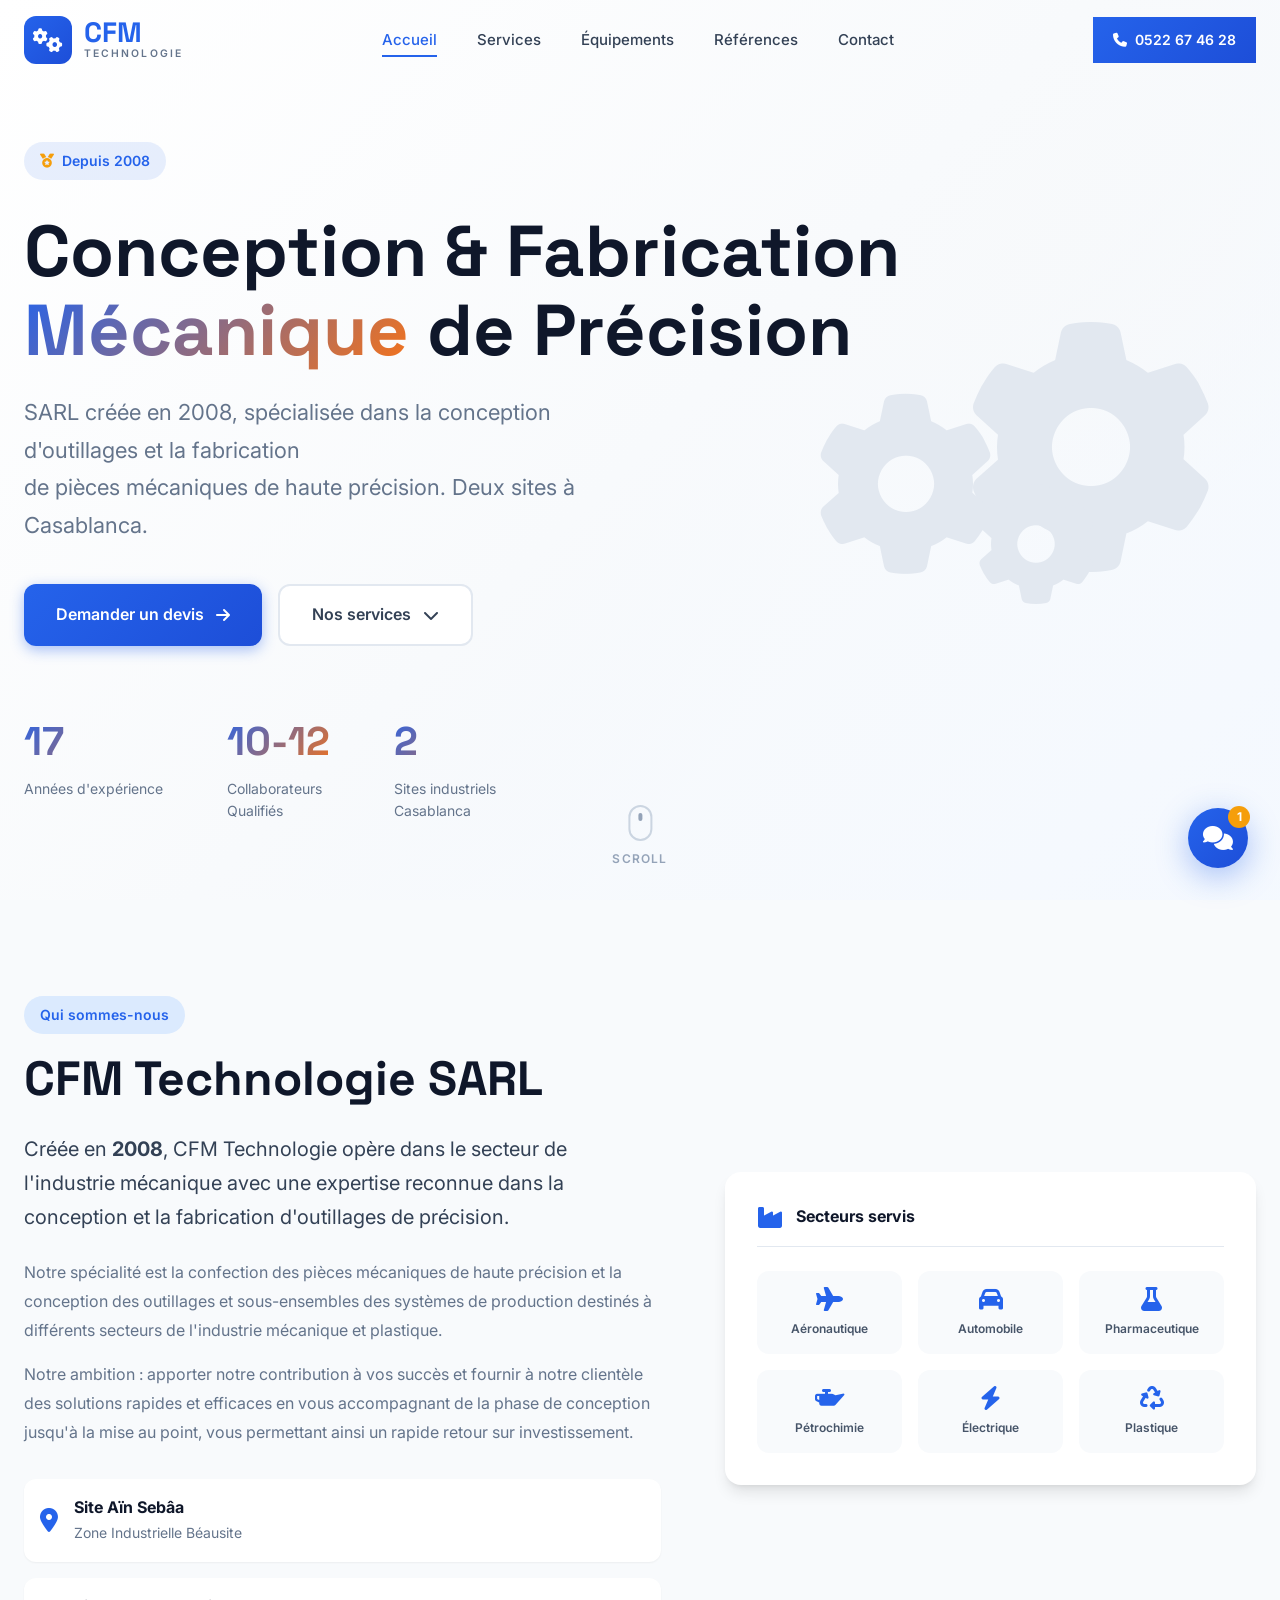
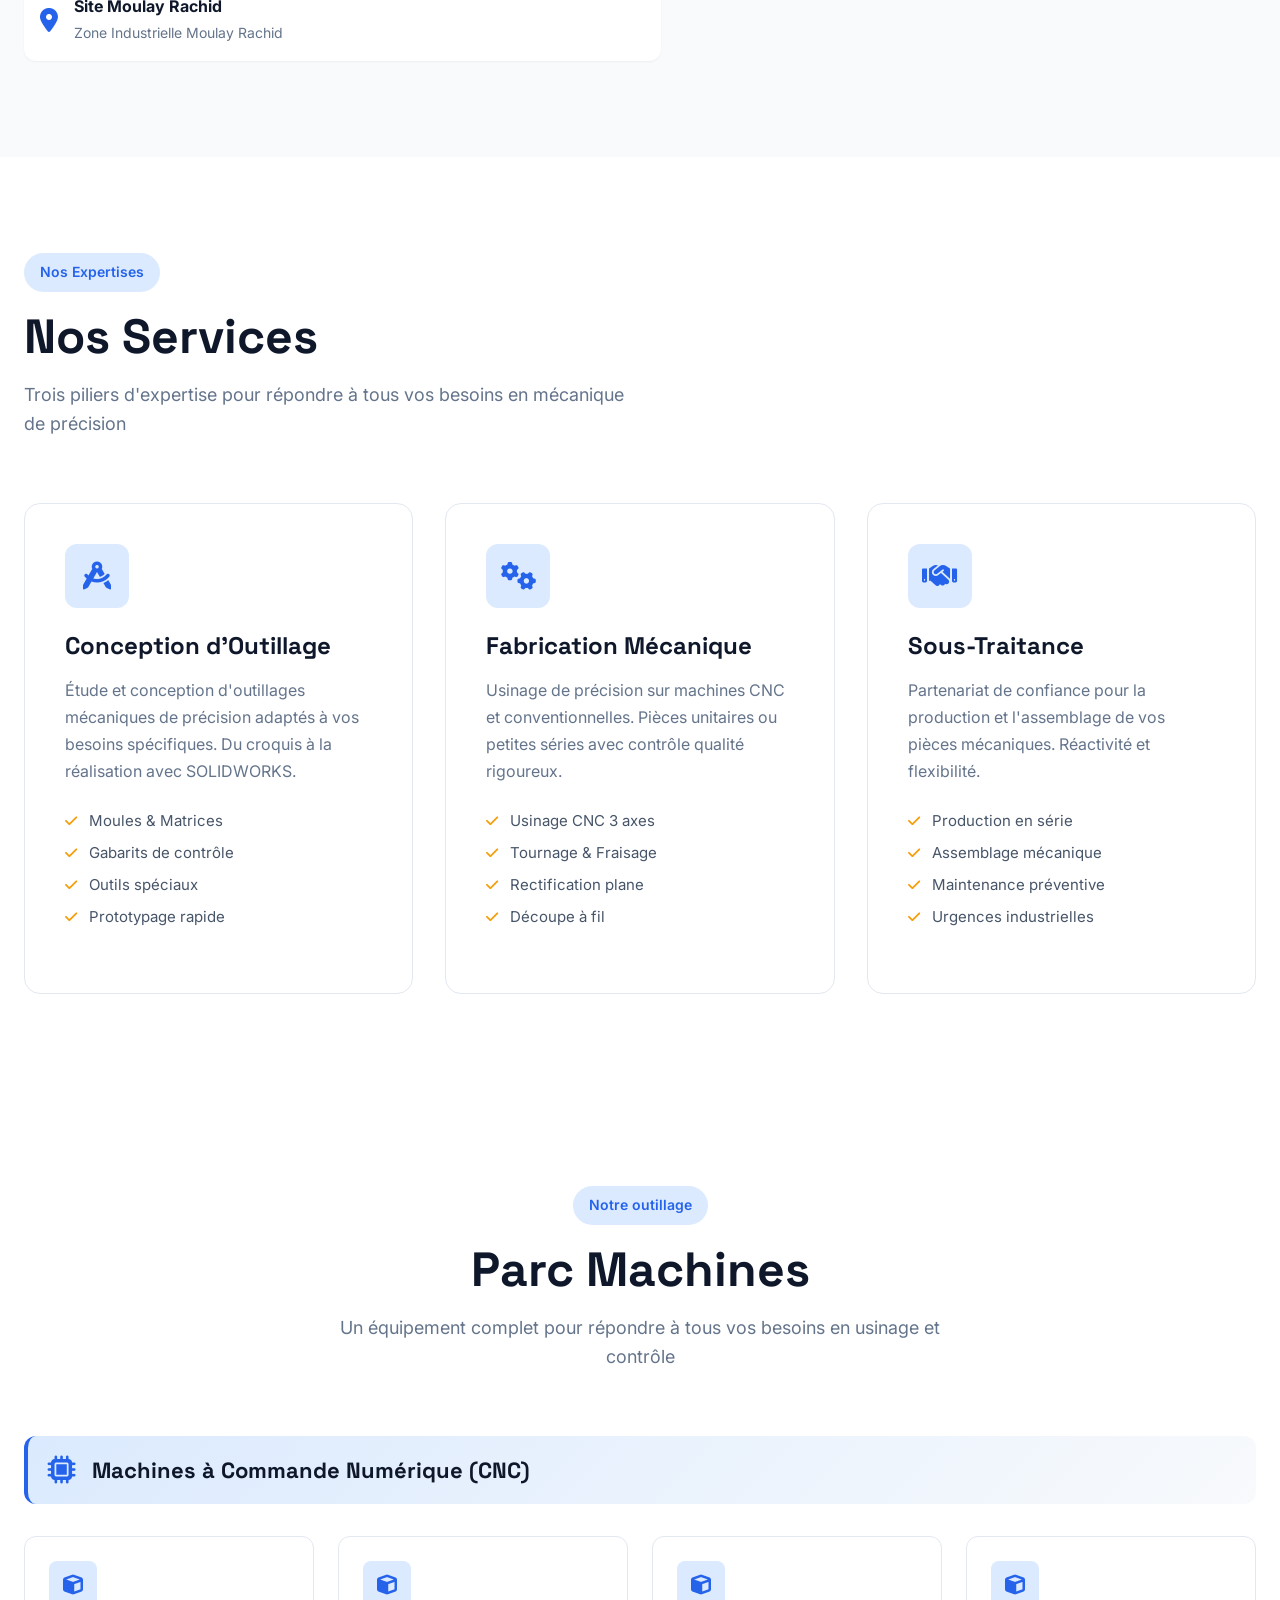
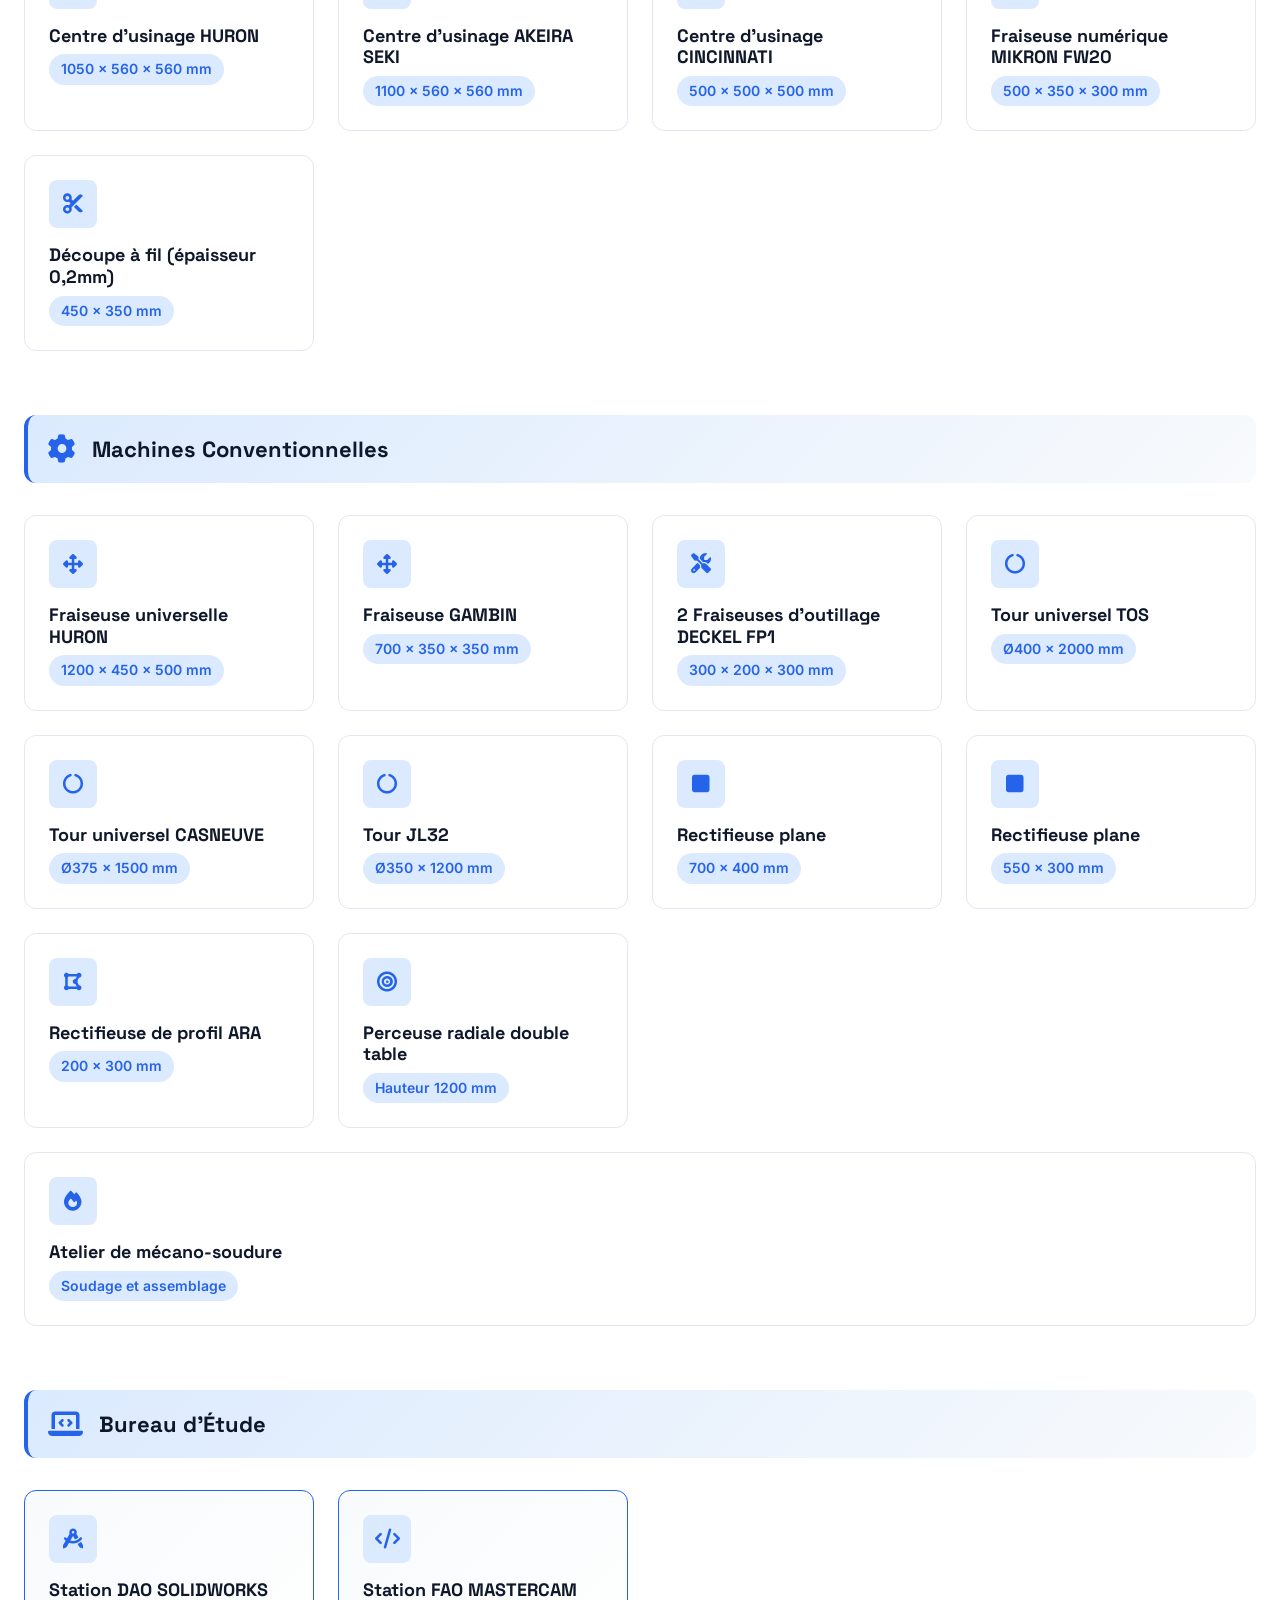
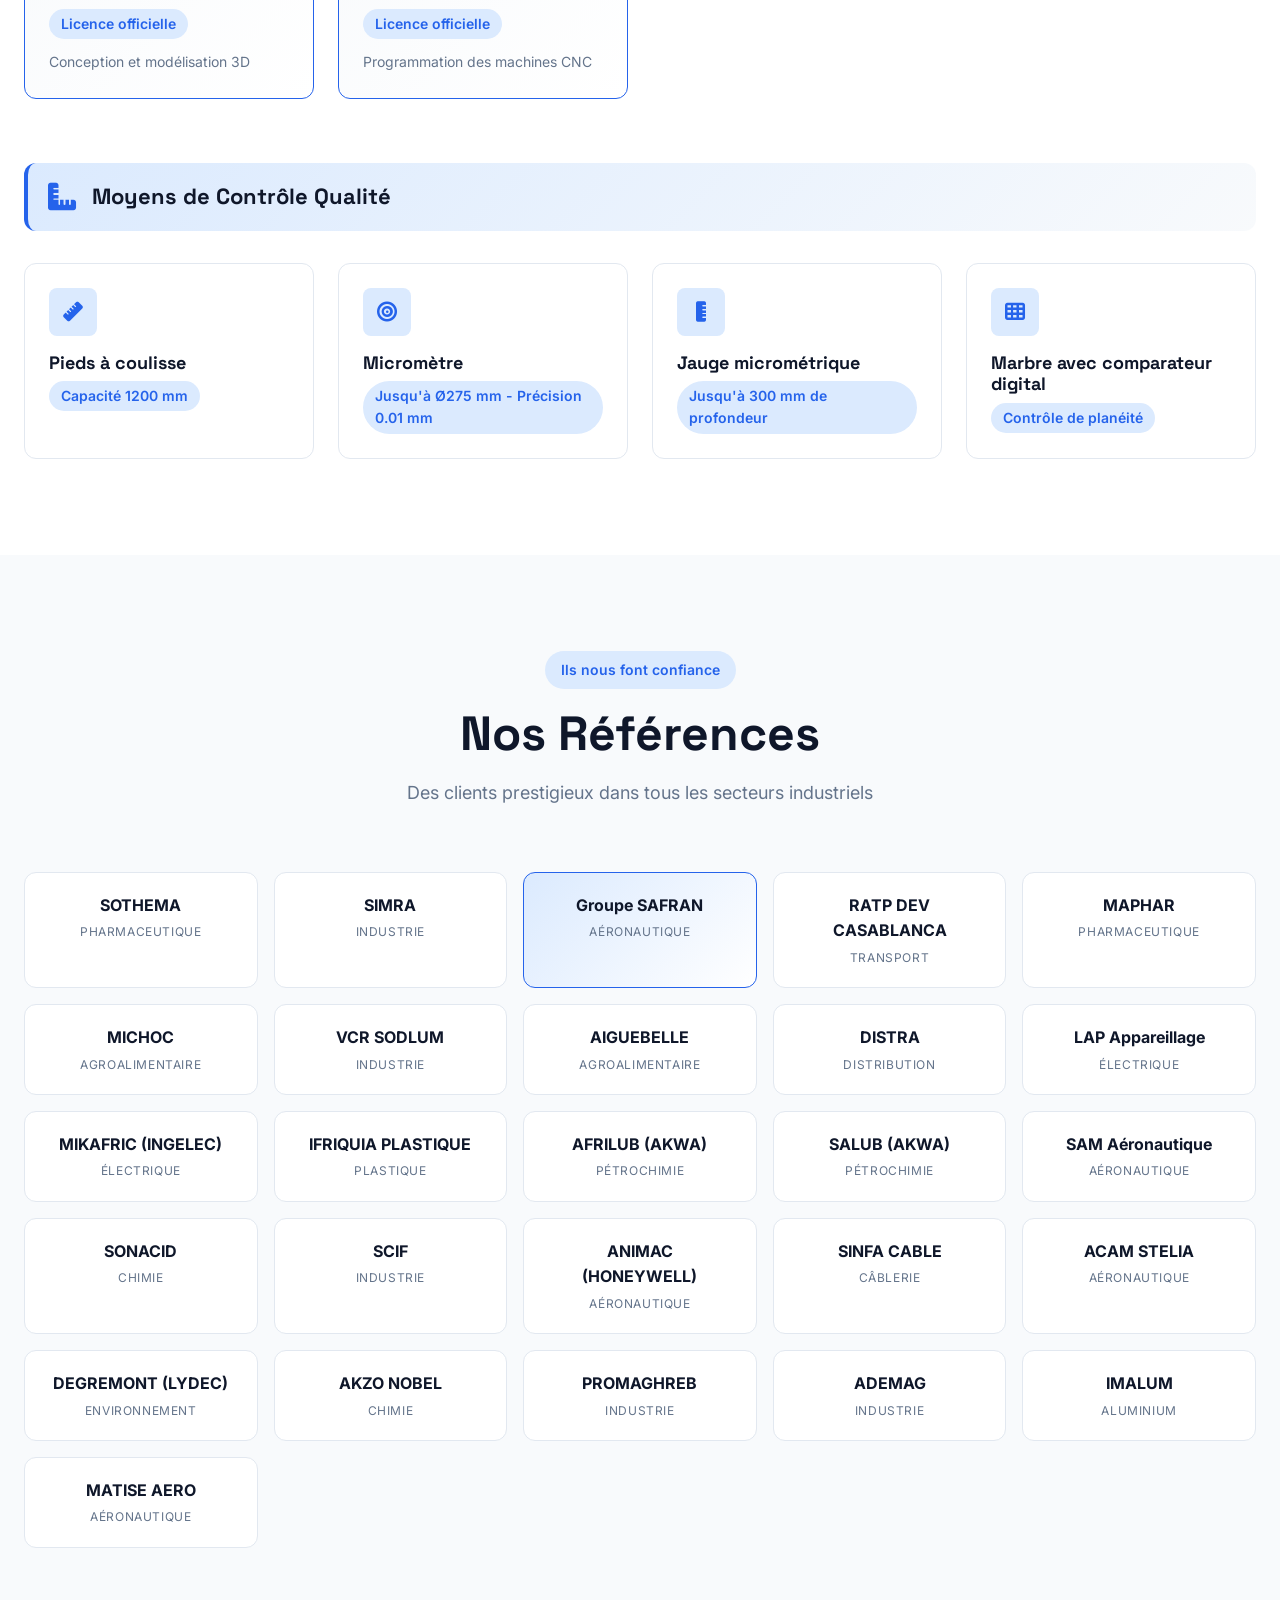
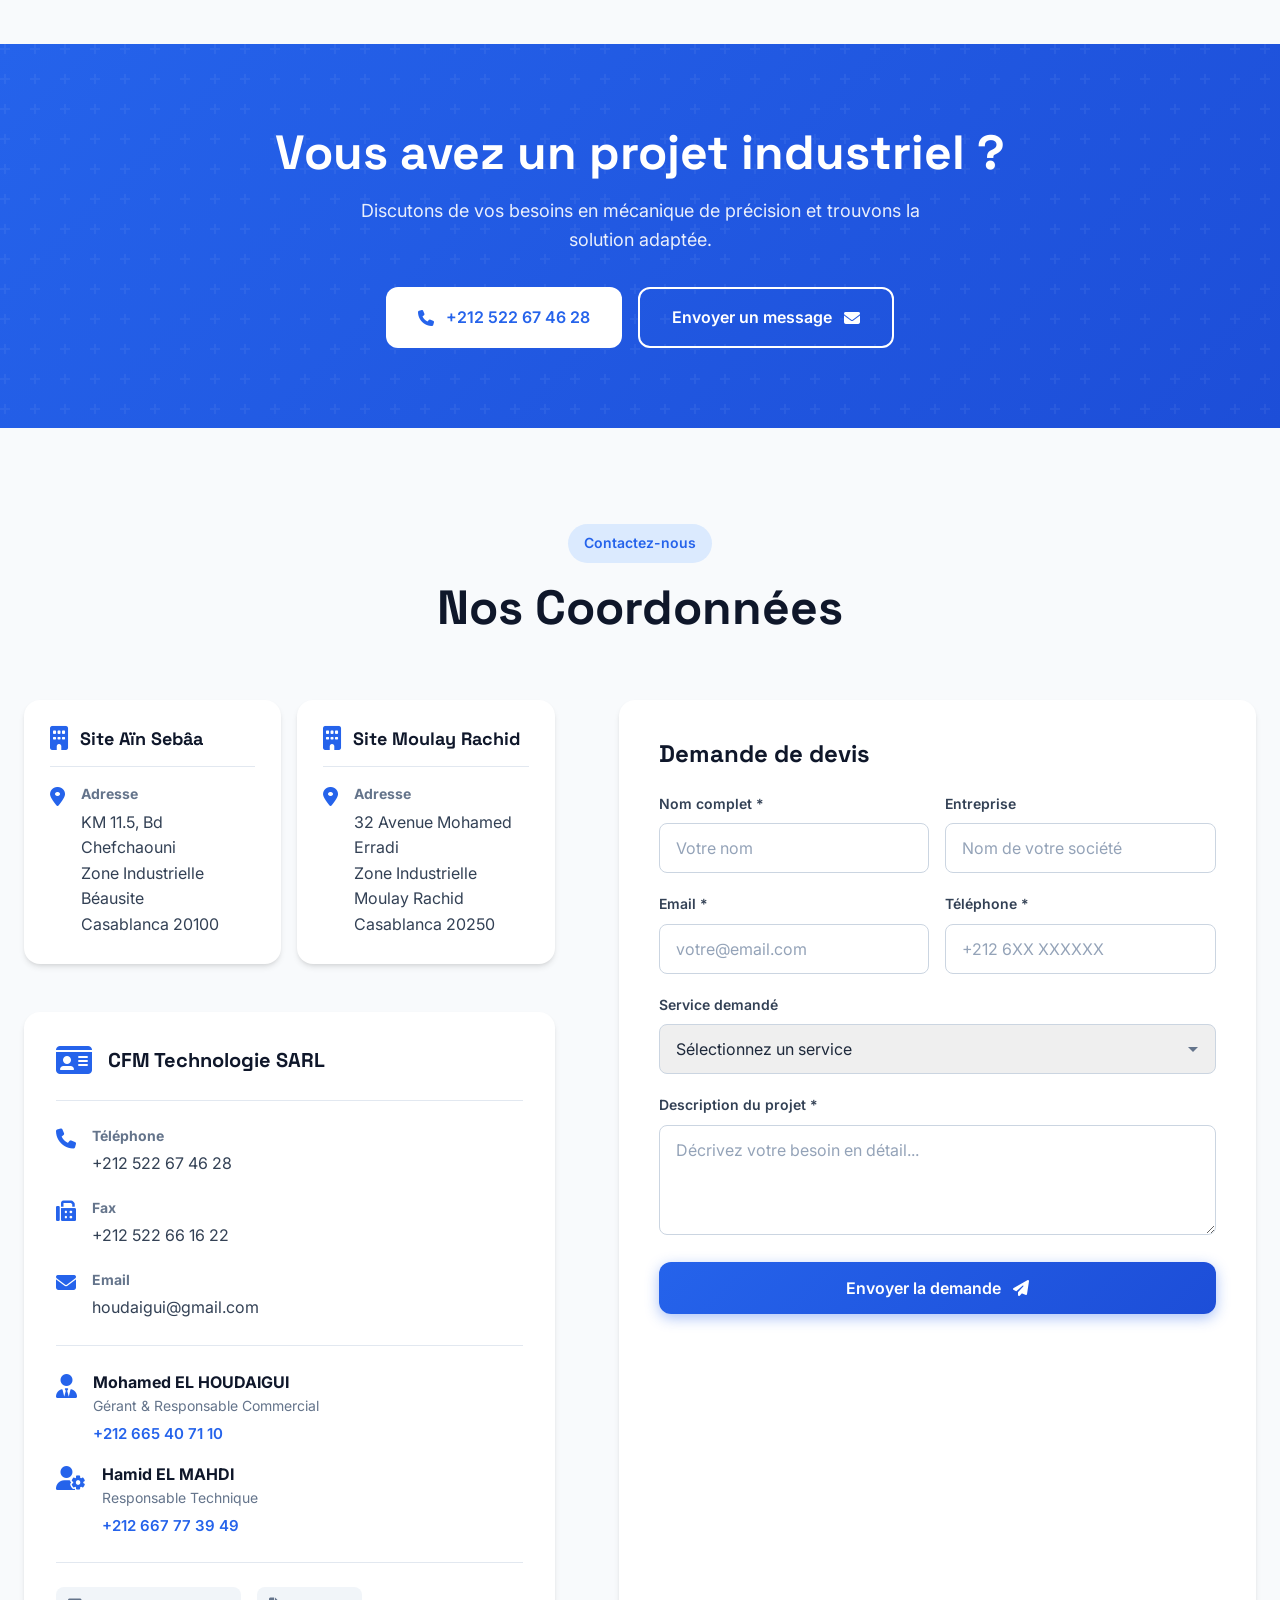
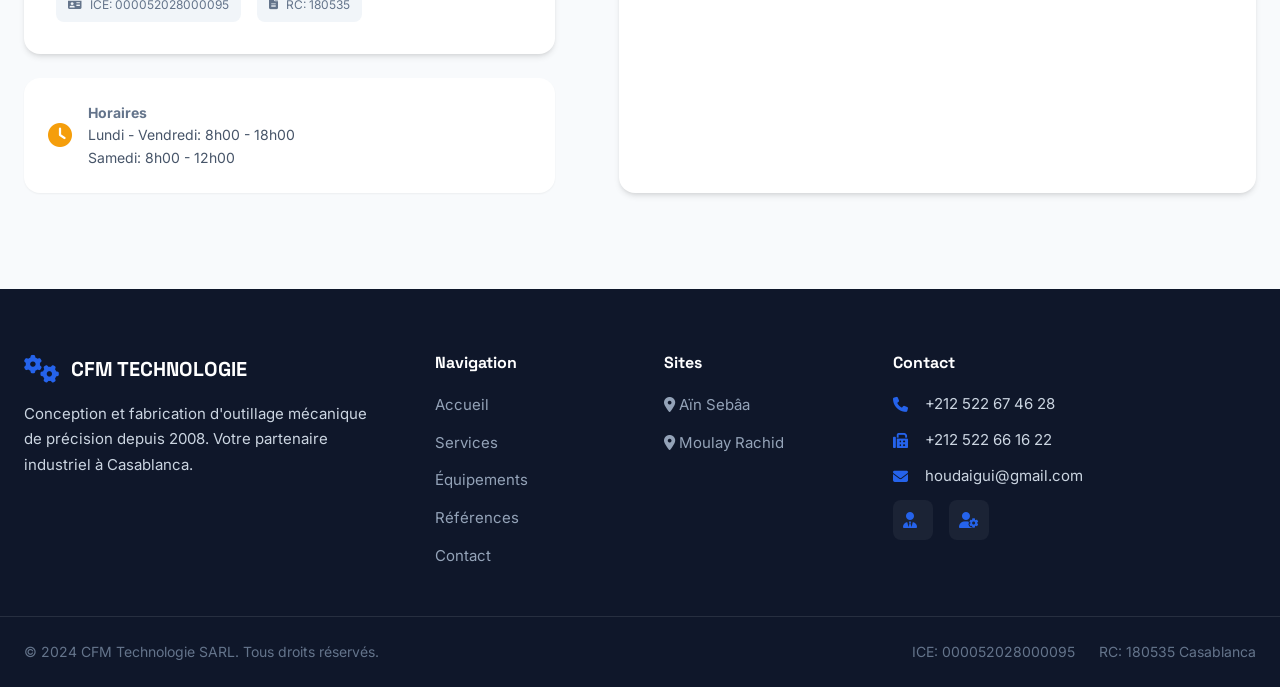
==== index.html @ cdb71653 "Mise à jour complète du site avec données présentation 2024 - Ajout section Qui sommes-nous avec pré" ====
<!DOCTYPE html>
<html lang="fr">
<head>
 <meta charset="UTF-8">
 <meta name="viewport" content="width=device-width, initial-scale=1.0">
 <title>CFM Technologie | Mécanique de Précision & Outillage Industriel | Casablanca</title>
 <meta name="description" content="CFM Technologie - Conception et fabrication d'outillage mécanique de précision depuis 2008. Machines CNC, bureau d'étude SOLIDWORKS. Sous-traitance à Casablanca.">
 <meta name="keywords" content="mécanique précision, outillage industriel, sous-traitance, usinage CNC, SOLIDWORKS, Casablanca, Maroc">
 <link rel="stylesheet" href="css/style.css">
 <link rel="preconnect" href="https://fonts.googleapis.com">
 <link rel="preconnect" href="https://fonts.gstatic.com" crossorigin>
 <link href="https://fonts.googleapis.com/css2?family=Inter:wght@400;500;600;700;800&family=Space+Grotesk:wght@500;700&display=swap" rel="stylesheet">
 <link rel="stylesheet" href="https://cdnjs.cloudflare.com/ajax/libs/font-awesome/6.4.0/css/all.min.css">
</head>
<body>
 <!-- Navigation -->
 <nav class="navbar" id="navbar">
 <div class="nav-container">
 <a href="#" class="logo">
 <div class="logo-icon">
 <i class="fas fa-cogs"></i>
 </div>
 <div class="logo-text">
 <span class="logo-main">CFM</span>
 <span class="logo-sub">TECHNOLOGIE</span>
 </div>
 </a>
 <ul class="nav-menu" id="navMenu">
 <li><a href="#accueil" class="nav-link active">Accueil</a></li>
 <li><a href="#services" class="nav-link">Services</a></li>
 <li><a href="#equipements" class="nav-link">Équipements</a></li>
 <li><a href="#references" class="nav-link">Références</a></li>
 <li><a href="#contact" class="nav-link">Contact</a></li>
 </ul>
 <a href="#contact" class="nav-cta">
 <i class="fas fa-phone"></i>
 <span>0522 67 46 28</span>
 </a>
 <div class="hamburger" id="hamburger">
 <span></span>
 <span></span>
 <span></span>
 </div>
 </div>
 </nav>

 <!-- Hero Section -->
 <section id="accueil" class="hero">
 <div class="hero-bg">
 <div class="hero-pattern"></div>
 <div class="hero-gradient"></div>
 </div>
 <div class="hero-content">
 <div class="hero-badge">
 <i class="fas fa-medal"></i>
 <span>Depuis 2008</span>
 </div>
 <h1 class="hero-title">
 Conception & Fabrication<br>
 <span class="highlight">Mécanique</span> de Précision
 </h1>
 <p class="hero-subtitle">
 SARL créée en 2008, spécialisée dans la conception d'outillages et la fabrication<br>
 de pièces mécaniques de haute précision. Deux sites à Casablanca.
 </p>
 <div class="hero-cta-group">
 <a href="#contact" class="btn btn-primary">
 <span>Demander un devis</span>
 <i class="fas fa-arrow-right"></i>
 </a>
 <a href="#services" class="btn btn-secondary">
 <span>Nos services</span>
 <i class="fas fa-chevron-down"></i>
 </a>
 </div>
 <div class="hero-stats">
 <div class="stat-item">
 <span class="stat-number">17</span>
 <span class="stat-label">Années d'expérience</span>
 </div>
 <div class="stat-item">
 <span class="stat-number">10-12</span>
 <span class="stat-label">Collaborateurs<br>Qualifiés</span>
 </div>
 <div class="stat-item">
 <span class="stat-number">2</span>
 <span class="stat-label">Sites industriels<br>Casablanca</span>
 </div>
 </div>
 </div>
 <div class="hero-visual">
 <div class="gear-animation">
 <div class="gear gear-1">
 <i class="fas fa-cog"></i>
 </div>
 <div class="gear gear-2">
 <i class="fas fa-cog"></i>
 </div>
 <div class="gear gear-3">
 <i class="fas fa-cog"></i>
 </div>
 </div>
 </div>
 <div class="scroll-indicator">
 <div class="mouse">
 <div class="wheel"></div>
 </div>
 <span>Scroll</span>
 </div>
 </section>

 <!-- About Section -->
 <section id="about" class="about">
 <div class="container">
 <div class="about-grid">
 <div class="about-content">
 <span class="section-tag">Qui sommes-nous</span>
 <h2 class="section-title">CFM Technologie SARL</h2>
 <p class="about-lead">
 Créée en <strong>2008</strong>, CFM Technologie opère dans le secteur de l'industrie mécanique avec une expertise reconnue dans la conception et la fabrication d'outillages de précision.
 </p>
 <p class="about-text">
 Notre spécialité est la confection des pièces mécaniques de haute précision et la conception des outillages et sous-ensembles des systèmes de production destinés à différents secteurs de l'industrie mécanique et plastique.
 </p>
 <p class="about-text">
 Notre ambition : apporter notre contribution à vos succès et fournir à notre clientèle des solutions rapides et efficaces en vous accompagnant de la phase de conception jusqu'à la mise au point, vous permettant ainsi un rapide retour sur investissement.
 </p>
 <div class="about-features">
 <div class="about-feature">
 <i class="fas fa-map-marker-alt"></i>
 <div>
 <strong>Site Aïn Sebâa</strong>
 <span>Zone Industrielle Béausite</span>
 </div>
 </div>
 <div class="about-feature">
 <i class="fas fa-map-marker-alt"></i>
 <div>
 <strong>Site Moulay Rachid</strong>
 <span>Zone Industrielle Moulay Rachid</span>
 </div>
 </div>
 </div>
 </div>
 <div class="about-visual">
 <div class="about-card">
 <div class="about-card-header">
 <i class="fas fa-industry"></i>
 <span>Secteurs servis</span>
 </div>
 <div class="sectors-grid-compact">
 <div class="sector-item"><i class="fas fa-plane"></i><span>Aéronautique</span></div>
 <div class="sector-item"><i class="fas fa-car"></i><span>Automobile</span></div>
 <div class="sector-item"><i class="fas fa-flask"></i><span>Pharmaceutique</span></div>
 <div class="sector-item"><i class="fas fa-oil-can"></i><span>Pétrochimie</span></div>
 <div class="sector-item"><i class="fas fa-bolt"></i><span>Électrique</span></div>
 <div class="sector-item"><i class="fas fa-recycle"></i><span>Plastique</span></div>
 </div>
 </div>
 </div>
 </div>
 </div>
 </section>

 <!-- Services Section -->
 <section id="services" class="services">
 <div class="container">
 <div class="section-header">
 <span class="section-tag">Nos Expertises</span>
 <h2 class="section-title">Nos Services</h2>
 <p class="section-subtitle">
 Trois piliers d'expertise pour répondre à tous vos besoins en mécanique de précision
 </p>
 </div>
 <div class="services-grid">
 <div class="service-card" data-aos="fade-up" data-aos-delay="0">
 <div class="service-icon">
 <i class="fas fa-drafting-compass"></i>
 <div class="icon-bg"></div>
 </div>
 <h3>Conception d'Outillage</h3>
 <p>Étude et conception d'outillages mécaniques de précision adaptés à vos besoins spécifiques. Du croquis à la réalisation avec SOLIDWORKS.</p>
 <ul class="service-list">
 <li><i class="fas fa-check"></i> Moules & Matrices</li>
 <li><i class="fas fa-check"></i> Gabarits de contrôle</li>
 <li><i class="fas fa-check"></i> Outils spéciaux</li>
 <li><i class="fas fa-check"></i> Prototypage rapide</li>
 </ul>
 </div>
 <div class="service-card" data-aos="fade-up" data-aos-delay="100">
 <div class="service-icon">
 <i class="fas fa-cogs"></i>
 <div class="icon-bg"></div>
 </div>
 <h3>Fabrication Mécanique</h3>
 <p>Usinage de précision sur machines CNC et conventionnelles. Pièces unitaires ou petites séries avec contrôle qualité rigoureux.</p>
 <ul class="service-list">
 <li><i class="fas fa-check"></i> Usinage CNC 3 axes</li>
 <li><i class="fas fa-check"></i> Tournage & Fraisage</li>
 <li><i class="fas fa-check"></i> Rectification plane</li>
 <li><i class="fas fa-check"></i> Découpe à fil</li>
 </ul>
 </div>
 <div class="service-card" data-aos="fade-up" data-aos-delay="200">
 <div class="service-icon">
 <i class="fas fa-handshake"></i>
 <div class="icon-bg"></div>
 </div>
 <h3>Sous-Traitance</h3>
 <p>Partenariat de confiance pour la production et l'assemblage de vos pièces mécaniques. Réactivité et flexibilité.</p>
 <ul class="service-list">
 <li><i class="fas fa-check"></i> Production en série</li>
 <li><i class="fas fa-check"></i> Assemblage mécanique</li>
 <li><i class="fas fa-check"></i> Maintenance préventive</li>
 <li><i class="fas fa-check"></i> Urgences industrielles</li>
 </ul>
 </div>
 </div>
 </div>
 </section>

 <!-- Equipements Section -->
 <section id="equipements" class="equipements">
 <div class="container">
 <div class="section-header center">
 <span class="section-tag">Notre outillage</span>
 <h2 class="section-title">Parc Machines</h2>
 <p class="section-subtitle">Un équipement complet pour répondre à tous vos besoins en usinage et contrôle</p>
 </div>
 
 <!-- Machines CNC -->
 <div class="equipment-category">
 <div class="category-header">
 <i class="fas fa-microchip"></i>
 <h3>Machines à Commande Numérique (CNC)</h3>
 </div>
 <div class="equipment-grid">
 <div class="equipment-card">
 <div class="equipment-icon"><i class="fas fa-cube"></i></div>
 <h4>Centre d'usinage HURON</h4>
 <span class="capacity">1050 × 560 × 560 mm</span>
 </div>
 <div class="equipment-card">
 <div class="equipment-icon"><i class="fas fa-cube"></i></div>
 <h4>Centre d'usinage AKEIRA SEKI</h4>
 <span class="capacity">1100 × 560 × 560 mm</span>
 </div>
 <div class="equipment-card">
 <div class="equipment-icon"><i class="fas fa-cube"></i></div>
 <h4>Centre d'usinage CINCINNATI</h4>
 <span class="capacity">500 × 500 × 500 mm</span>
 </div>
 <div class="equipment-card">
 <div class="equipment-icon"><i class="fas fa-cube"></i></div>
 <h4>Fraiseuse numérique MIKRON FW20</h4>
 <span class="capacity">500 × 350 × 300 mm</span>
 </div>
 <div class="equipment-card">
 <div class="equipment-icon"><i class="fas fa-cut"></i></div>
 <h4>Découpe à fil (épaisseur 0,2mm)</h4>
 <span class="capacity">450 × 350 mm</span>
 </div>
 </div>
 </div>

 <!-- Machines Conventionnelles -->
 <div class="equipment-category">
 <div class="category-header">
 <i class="fas fa-cog"></i>
 <h3>Machines Conventionnelles</h3>
 </div>
 <div class="equipment-grid">
 <div class="equipment-card">
 <div class="equipment-icon"><i class="fas fa-arrows-alt"></i></div>
 <h4>Fraiseuse universelle HURON</h4>
 <span class="capacity">1200 × 450 × 500 mm</span>
 </div>
 <div class="equipment-card">
 <div class="equipment-icon"><i class="fas fa-arrows-alt"></i></div>
 <h4>Fraiseuse GAMBIN</h4>
 <span class="capacity">700 × 350 × 350 mm</span>
 </div>
 <div class="equipment-card">
 <div class="equipment-icon"><i class="fas fa-tools"></i></div>
 <h4>2 Fraiseuses d'outillage DECKEL FP1</h4>
 <span class="capacity">300 × 200 × 300 mm</span>
 </div>
 <div class="equipment-card">
 <div class="equipment-icon"><i class="fas fa-circle-notch"></i></div>
 <h4>Tour universel TOS</h4>
 <span class="capacity">Ø400 × 2000 mm</span>
 </div>
 <div class="equipment-card">
 <div class="equipment-icon"><i class="fas fa-circle-notch"></i></div>
 <h4>Tour universel CASNEUVE</h4>
 <span class="capacity">Ø375 × 1500 mm</span>
 </div>
 <div class="equipment-card">
 <div class="equipment-icon"><i class="fas fa-circle-notch"></i></div>
 <h4>Tour JL32</h4>
 <span class="capacity">Ø350 × 1200 mm</span>
 </div>
 <div class="equipment-card">
 <div class="equipment-icon"><i class="fas fa-square"></i></div>
 <h4>Rectifieuse plane</h4>
 <span class="capacity">700 × 400 mm</span>
 </div>
 <div class="equipment-card">
 <div class="equipment-icon"><i class="fas fa-square"></i></div>
 <h4>Rectifieuse plane</h4>
 <span class="capacity">550 × 300 mm</span>
 </div>
 <div class="equipment-card">
 <div class="equipment-icon"><i class="fas fa-draw-polygon"></i></div>
 <h4>Rectifieuse de profil ARA</h4>
 <span class="capacity">200 × 300 mm</span>
 </div>
 <div class="equipment-card">
 <div class="equipment-icon"><i class="fas fa-bullseye"></i></div>
 <h4>Perceuse radiale double table</h4>
 <span class="capacity">Hauteur 1200 mm</span>
 </div>
 <div class="equipment-card full-width">
 <div class="equipment-icon"><i class="fas fa-fire"></i></div>
 <h4>Atelier de mécano-soudure</h4>
 <span class="capacity">Soudage et assemblage</span>
 </div>
 </div>
 </div>

 <!-- Bureau d'étude -->
 <div class="equipment-category">
 <div class="category-header">
 <i class="fas fa-laptop-code"></i>
 <h3>Bureau d'Étude</h3>
 </div>
 <div class="equipment-grid">
 <div class="equipment-card highlight">
 <div class="equipment-icon"><i class="fas fa-drafting-compass"></i></div>
 <h4>Station DAO SOLIDWORKS</h4>
 <span class="capacity">Licence officielle</span>
 <p class="equipment-desc">Conception et modélisation 3D</p>
 </div>
 <div class="equipment-card highlight">
 <div class="equipment-icon"><i class="fas fa-code"></i></div>
 <h4>Station FAO MASTERCAM</h4>
 <span class="capacity">Licence officielle</span>
 <p class="equipment-desc">Programmation des machines CNC</p>
 </div>
 </div>
 </div>

 <!-- Moyens de contrôle -->
 <div class="equipment-category">
 <div class="category-header">
 <i class="fas fa-ruler-combined"></i>
 <h3>Moyens de Contrôle Qualité</h3>
 </div>
 <div class="equipment-grid">
 <div class="equipment-card">
 <div class="equipment-icon"><i class="fas fa-ruler"></i></div>
 <h4>Pieds à coulisse</h4>
 <span class="capacity">Capacité 1200 mm</span>
 </div>
 <div class="equipment-card">
 <div class="equipment-icon"><i class="fas fa-bullseye"></i></div>
 <h4>Micromètre</h4>
 <span class="capacity">Jusqu'à Ø275 mm - Précision 0.01 mm</span>
 </div>
 <div class="equipment-card">
 <div class="equipment-icon"><i class="fas fa-ruler-vertical"></i></div>
 <h4>Jauge micrométrique</h4>
 <span class="capacity">Jusqu'à 300 mm de profondeur</span>
 </div>
 <div class="equipment-card">
 <div class="equipment-icon"><i class="fas fa-th"></i></div>
 <h4>Marbre avec comparateur digital</h4>
 <span class="capacity">Contrôle de planéité</span>
 </div>
 </div>
 </div>
 </div>
 </section>

 <!-- References Section -->
 <section id="references" class="references">
 <div class="container">
 <div class="section-header center">
 <span class="section-tag">Ils nous font confiance</span>
 <h2 class="section-title">Nos Références</h2>
 <p class="section-subtitle">Des clients prestigieux dans tous les secteurs industriels</p>
 </div>
 <div class="references-grid">
 <div class="reference-card"><span class="ref-name">SOTHEMA</span><span class="ref-sector">Pharmaceutique</span></div>
 <div class="reference-card"><span class="ref-name">SIMRA</span><span class="ref-sector">Industrie</span></div>
 <div class="reference-card highlight"><span class="ref-name">Groupe SAFRAN</span><span class="ref-sector">Aéronautique</span></div>
 <div class="reference-card"><span class="ref-name">RATP DEV CASABLANCA</span><span class="ref-sector">Transport</span></div>
 <div class="reference-card"><span class="ref-name">MAPHAR</span><span class="ref-sector">Pharmaceutique</span></div>
 <div class="reference-card"><span class="ref-name">MICHOC</span><span class="ref-sector">Agroalimentaire</span></div>
 <div class="reference-card"><span class="ref-name">VCR SODLUM</span><span class="ref-sector">Industrie</span></div>
 <div class="reference-card"><span class="ref-name">AIGUEBELLE</span><span class="ref-sector">Agroalimentaire</span></div>
 <div class="reference-card"><span class="ref-name">DISTRA</span><span class="ref-sector">Distribution</span></div>
 <div class="reference-card"><span class="ref-name">LAP Appareillage</span><span class="ref-sector">Électrique</span></div>
 <div class="reference-card"><span class="ref-name">MIKAFRIC (INGELEC)</span><span class="ref-sector">Électrique</span></div>
 <div class="reference-card"><span class="ref-name">IFRIQUIA PLASTIQUE</span><span class="ref-sector">Plastique</span></div>
 <div class="reference-card"><span class="ref-name">AFRILUB (AKWA)</span><span class="ref-sector">Pétrochimie</span></div>
 <div class="reference-card"><span class="ref-name">SALUB (AKWA)</span><span class="ref-sector">Pétrochimie</span></div>
 <div class="reference-card"><span class="ref-name">SAM Aéronautique</span><span class="ref-sector">Aéronautique</span></div>
 <div class="reference-card"><span class="ref-name">SONACID</span><span class="ref-sector">Chimie</span></div>
 <div class="reference-card"><span class="ref-name">SCIF</span><span class="ref-sector">Industrie</span></div>
 <div class="reference-card"><span class="ref-name">ANIMAC (HONEYWELL)</span><span class="ref-sector">Aéronautique</span></div>
 <div class="reference-card"><span class="ref-name">SINFA CABLE</span><span class="ref-sector">Câblerie</span></div>
 <div class="reference-card"><span class="ref-name">ACAM STELIA</span><span class="ref-sector">Aéronautique</span></div>
 <div class="reference-card"><span class="ref-name">DEGREMONT (LYDEC)</span><span class="ref-sector">Environnement</span></div>
 <div class="reference-card"><span class="ref-name">AKZO NOBEL</span><span class="ref-sector">Chimie</span></div>
 <div class="reference-card"><span class="ref-name">PROMAGHREB</span><span class="ref-sector">Industrie</span></div>
 <div class="reference-card"><span class="ref-name">ADEMAG</span><span class="ref-sector">Industrie</span></div>
 <div class="reference-card"><span class="ref-name">IMALUM</span><span class="ref-sector">Aluminium</span></div>
 <div class="reference-card"><span class="ref-name">MATISE AERO</span><span class="ref-sector">Aéronautique</span></div>
 </div>
 </div>
 </section>

 <!-- CTA Section -->
 <section class="cta">
 <div class="cta-bg">
 <div class="cta-pattern"></div>
 </div>
 <div class="container">
 <div class="cta-content">
 <h2>Vous avez un projet industriel ?</h2>
 <p>Discutons de vos besoins en mécanique de précision et trouvons la solution adaptée.</p>
 <div class="cta-actions">
 <a href="tel:+212522674628" class="btn btn-white">
 <i class="fas fa-phone"></i>
 <span>+212 522 67 46 28</span>
 </a>
 <a href="#contact" class="btn btn-outline-white">
 <span>Envoyer un message</span>
 <i class="fas fa-envelope"></i>
 </a>
 </div>
 </div>
 </div>
 </section>

 <!-- Contact Section -->
 <section id="contact" class="contact">
 <div class="container">
 <div class="section-header center">
 <span class="section-tag">Contactez-nous</span>
 <h2 class="section-title">Nos Coordonnées</h2>
 </div>
 <div class="contact-grid">
 <div class="contact-info">
 <div class="sites-container">
 <!-- Site Aïn Sebâa -->
 <div class="site-card">
 <div class="site-header">
 <i class="fas fa-building"></i>
 <h3>Site Aïn Sebâa</h3>
 </div>
 <div class="site-body">
 <div class="info-row">
 <i class="fas fa-map-marker-alt"></i>
 <div>
 <strong>Adresse</strong>
 <p>KM 11.5, Bd Chefchaouni<br>Zone Industrielle Béausite<br>Casablanca 20100</p>
 </div>
 </div>
 </div>
 </div>
 
 <!-- Site Moulay Rachid -->
 <div class="site-card">
 <div class="site-header">
 <i class="fas fa-building"></i>
 <h3>Site Moulay Rachid</h3>
 </div>
 <div class="site-body">
 <div class="info-row">
 <i class="fas fa-map-marker-alt"></i>
 <div>
 <strong>Adresse</strong>
 <p>32 Avenue Mohamed Erradi<br>Zone Industrielle Moulay Rachid<br>Casablanca 20250</p>
 </div>
 </div>
 </div>
 </div>
 </div>

 <!-- Coordonnées communes -->
 <div class="info-card-main">
 <div class="card-header">
 <i class="fas fa-id-card"></i>
 <h3>CFM Technologie SARL</h3>
 </div>
 <div class="card-body">
 <div class="info-row">
 <i class="fas fa-phone"></i>
 <div>
 <strong>Téléphone</strong>
 <p><a href="tel:+212522674628">+212 522 67 46 28</a></p>
 </div>
 </div>
 <div class="info-row">
 <i class="fas fa-fax"></i>
 <div>
 <strong>Fax</strong>
 <p>+212 522 66 16 22</p>
 </div>
 </div>
 <div class="info-row">
 <i class="fas fa-envelope"></i>
 <div>
 <strong>Email</strong>
 <p><a href="mailto:houdaigui@gmail.com">houdaigui@gmail.com</a></p>
 </div>
 </div>
 </div>
 <div class="contacts-person">
 <div class="contact-person">
 <i class="fas fa-user-tie"></i>
 <div>
 <strong>Mohamed EL HOUDAIGUI</strong>
 <span>Gérant & Responsable Commercial</span>
 <p><a href="tel:+212665407110">+212 665 40 71 10</a></p>
 </div>
 </div>
 <div class="contact-person">
 <i class="fas fa-user-cog"></i>
 <div>
 <strong>Hamid EL MAHDI</strong>
 <span>Responsable Technique</span>
 <p><a href="tel:+212667773949">+212 667 77 39 49</a></p>
 </div>
 </div>
 </div>
 <div class="card-footer">
 <div class="business-info">
 <span><i class="fas fa-id-card"></i> ICE: 000052028000095</span>
 <span><i class="fas fa-file-alt"></i> RC: 180535</span>
 </div>
 </div>
 </div>
 <div class="hours-card">
 <i class="fas fa-clock"></i>
 <div>
 <strong>Horaires</strong>
 <p>Lundi - Vendredi: 8h00 - 18h00</p>
 <p>Samedi: 8h00 - 12h00</p>
 </div>
 </div>
 </div>
 <div class="contact-form-wrapper">
 <form class="contact-form" id="contactForm">
 <h3>Demande de devis</h3>
 <div class="form-row">
 <div class="form-group">
 <label for="nom">Nom complet *</label>
 <input type="text" id="nom" name="nom" required placeholder="Votre nom">
 </div>
 <div class="form-group">
 <label for="entreprise">Entreprise</label>
 <input type="text" id="entreprise" name="entreprise" placeholder="Nom de votre société">
 </div>
 </div>
 <div class="form-row">
 <div class="form-group">
 <label for="email">Email *</label>
 <input type="email" id="email" name="email" required placeholder="votre@email.com">
 </div>
 <div class="form-group">
 <label for="telephone">Téléphone *</label>
 <input type="tel" id="telephone" name="telephone" required placeholder="+212 6XX XXXXXX">
 </div>
 </div>
 <div class="form-group">
 <label for="service">Service demandé</label>
 <select id="service" name="service">
 <option value="">Sélectionnez un service</option>
 <option value="conception">Conception d'outillage</option>
 <option value="fabrication">Fabrication mécanique</option>
 <option value="sous-traitance">Sous-traitance industrielle</option>
 <option value="autre">Autre demande</option>
 </select>
 </div>
 <div class="form-group">
 <label for="message">Description du projet *</label>
 <textarea id="message" name="message" rows="4" required placeholder="Décrivez votre besoin en détail..."></textarea>
 </div>
 <button type="submit" class="btn btn-primary btn-full">
 <span>Envoyer la demande</span>
 <i class="fas fa-paper-plane"></i>
 </button>
 </form>
 </div>
 </div>
 </div>
 </section>

 <!-- Footer -->
 <footer class="footer">
 <div class="footer-top">
 <div class="container">
 <div class="footer-grid">
 <div class="footer-brand">
 <a href="#" class="footer-logo">
 <i class="fas fa-cogs"></i>
 <span>CFM TECHNOLOGIE</span>
 </a>
 <p>Conception et fabrication d'outillage mécanique de précision depuis 2008. Votre partenaire industriel à Casablanca.</p>
 </div>
 <div class="footer-links">
 <h4>Navigation</h4>
 <ul>
 <li><a href="#accueil">Accueil</a></li>
 <li><a href="#services">Services</a></li>
 <li><a href="#equipements">Équipements</a></li>
 <li><a href="#references">Références</a></li>
 <li><a href="#contact">Contact</a></li>
 </ul>
 </div>
 <div class="footer-links">
 <h4>Sites</h4>
 <ul>
 <li><a href="#"><i class="fas fa-map-marker-alt"></i> Aïn Sebâa</a></li>
 <li><a href="#"><i class="fas fa-map-marker-alt"></i> Moulay Rachid</a></li>
 </ul>
 </div>
 <div class="footer-contact">
 <h4>Contact</h4>
 <p><i class="fas fa-phone"></i> <a href="tel:+212522674628">+212 522 67 46 28</a></p>
 <p><i class="fas fa-fax"></i> +212 522 66 16 22</p>
 <p><i class="fas fa-envelope"></i> <a href="mailto:houdaigui@gmail.com">houdaigui@gmail.com</a></p>
 <div class="footer-social">
 <a href="tel:+212665407110" aria-label="Gérant"><i class="fas fa-user-tie"></i></a>
 <a href="tel:+212667773949" aria-label="Technique"><i class="fas fa-user-cog"></i></a>
 </div>
 </div>
 </div>
 </div>
 </div>
 <div class="footer-bottom">
 <div class="container">
 <div class="footer-bottom-content">
 <p>&copy; 2024 CFM Technologie SARL. Tous droits réservés.</p>
 <div class="footer-legal">
 <span>ICE: 000052028000095</span>
 <span>RC: 180535 Casablanca</span>
 </div>
 </div>
 </div>
 </div>
 </footer>

 <!-- Chatbot Widget -->
 <div class="chatbot-widget" id="chatbotWidget">
 <div class="chatbot-toggle" id="chatbotToggle">
 <i class="fas fa-comments"></i>
 <span class="notification-badge" id="notificationBadge">1</span>
 </div>
 <div class="chatbot-container" id="chatbotContainer">
 <div class="chatbot-header">
 <div class="chatbot-title">
 <i class="fas fa-robot"></i>
 <span>Assistant CFM</span>
 </div>
 <button class="chatbot-close" id="chatbotClose">
 <i class="fas fa-times"></i>
 </button>
 </div>
 <div class="chatbot-messages" id="chatbotMessages">
 <div class="message bot-message">
 <div class="message-avatar">
 <i class="fas fa-robot"></i>
 </div>
 <div class="message-content">
 <p>Bonjour ! 👋 Je suis l'assistant virtuel de <strong>CFM Technologie</strong>.</p>
 <p>Comment puis-je vous aider aujourd'hui ?</p>
 </div>
 </div>
 <div class="quick-replies">
 <button class="quick-reply" data-reply="devis">📋 Demander un devis</button>
 <button class="quick-reply" data-reply="services">⚙️ Nos services</button>
 <button class="quick-reply" data-reply="contact">📞 Contact</button>
 <button class="quick-reply" data-reply="equipements">🔧 Nos machines</button>
 </div>
 </div>
 <div class="chatbot-input">
 <input type="text" id="chatbotInput" placeholder="Écrivez votre message..." autocomplete="off">
 <button id="chatbotSend">
 <i class="fas fa-paper-plane"></i>
 </button>
 </div>
 </div>
 </div>

 <!-- Loading Screen -->
 <div class="loading-screen" id="loadingScreen">
 <div class="loader">
 <div class="gear-loader">
 <i class="fas fa-cog"></i>
 </div>
 <span>CFM Technologie</span>
 </div>
 </div>

 <!-- Scripts -->
 <script src="js/main.js"></script>
</body>
</html>
---- css/style.css ----
/* ========================================
   CFM TECHNOLOGIE - Corporate Website
   Author: Hermes Agent | Powered by Claude
   Version: 1.0.0
   Date: 2024
   ======================================== */

/* CSS Reset & Variables */
:root {
    /* Primary Colors */
    --primary: #2563eb;
    --primary-dark: #1d4ed8;
    --primary-light: #3b82f6;
    --primary-lighter: #dbeafe;
    
    /* Secondary Colors */
    --secondary: #64748b;
    --secondary-dark: #475569;
    --secondary-light: #94a3b8;
    
    /* Accent Colors */
    --accent: #f59e0b;
    --accent-dark: #d97706;
    
    /* Neutral Colors */
    --white: #ffffff;
    --gray-50: #f8fafc;
    --gray-100: #f1f5f9;
    --gray-200: #e2e8f0;
    --gray-300: #cbd5e1;
    --gray-400: #94a3b8;
    --gray-500: #64748b;
    --gray-600: #475569;
    --gray-700: #334155;
    --gray-800: #1e293b;
    --gray-900: #0f172a;
    
    /* Industrial Theme */
    --industrial: #f97316;
    --steel: #64748b;
    --dark-bg: #0f172a;
    
    /* Typography */
    --font-heading: 'Space Grotesk', sans-serif;
    --font-body: 'Inter', sans-serif;
    
    /* Spacing */
    --section-padding: 6rem;
    --container-max: 1280px;
    
    /* Border Radius */
    --radius-sm: 0.375rem;
    --radius-md: 0.5rem;
    --radius-lg: 0.75rem;
    --radius-xl: 1rem;
    --radius-2xl: 1.5rem;
    
    /* Transitions */
    --transition-fast: 150ms ease;
    --transition-base: 300ms ease;
    --transition-slow: 500ms ease;
    
    /* Shadows */
    --shadow-sm: 0 1px 2px 0 rgb(0 0 0 / 0.05);
    --shadow-md: 0 4px 6px -1px rgb(0 0 0 / 0.1), 0 2px 4px -2px rgb(0 0 0 / 0.1);
    --shadow-lg: 0 10px 15px -3px rgb(0 0 0 / 0.1), 0 4px 6px -4px rgb(0 0 0 / 0.1);
    --shadow-xl: 0 20px 25px -5px rgb(0 0 0 / 0.1), 0 8px 10px -6px rgb(0 0 0 / 0.1);
}

/* Reset */
*, *::before, *::after {
    box-sizing: border-box;
    margin: 0;
    padding: 0;
}

html {
    scroll-behavior: smooth;
    scroll-padding-top: 80px;
}

body {
    font-family: var(--font-body);
    font-size: 1rem;
    line-height: 1.6;
    color: var(--gray-700);
    background: var(--white);
    -webkit-font-smoothing: antialiased;
}

h1, h2, h3, h4, h5, h6 {
    font-family: var(--font-heading);
    font-weight: 700;
    line-height: 1.2;
    color: var(--gray-900);
}

a {
    text-decoration: none;
    color: inherit;
    transition: var(--transition-base);
}

ul {
    list-style: none;
}

img {
    max-width: 100%;
    height: auto;
    display: block;
}

button {
    cursor: pointer;
    border: none;
    background: none;
    font-family: inherit;
}

/* Container */
.container {
    max-width: var(--container-max);
    margin: 0 auto;
    padding: 0 1.5rem;
}

/* ========================================
   NAVIGATION
   ======================================== */
.navbar {
    position: fixed;
    top: 0;
    left: 0;
    right: 0;
    z-index: 1000;
    padding: 1rem 0;
    transition: var(--transition-base);
}

.navbar.scrolled {
    background: rgba(255, 255, 255, 0.95);
    backdrop-filter: blur(10px);
    box-shadow: var(--shadow-sm);
    padding: 0.75rem 0;
}

.nav-container {
    max-width: var(--container-max);
    margin: 0 auto;
    padding: 0 1.5rem;
    display: flex;
    align-items: center;
    justify-content: space-between;
    gap: 2rem;
}

.logo {
    display: flex;
    align-items: center;
    gap: 0.75rem;
}

.logo-icon {
    width: 48px;
    height: 48px;
    background: linear-gradient(135deg, var(--primary) 0%, var(--primary-dark) 100%);
    border-radius: var(--radius-lg);
    display: flex;
    align-items: center;
    justify-content: center;
    color: var(--white);
    font-size: 1.5rem;
}

.logo-text {
    display: flex;
    flex-direction: column;
}

.logo-main {
    font-family: var(--font-heading);
    font-size: 1.75rem;
    font-weight: 800;
    color: var(--primary);
    line-height: 1;
}

.logo-sub {
    font-size: 0.65rem;
    font-weight: 600;
    letter-spacing: 0.2em;
    color: var(--gray-500);
    text-transform: uppercase;
}

.nav-menu {
    display: flex;
    gap: 2.5rem;
}

.nav-link {
    font-weight: 500;
    font-size: 0.9375rem;
    color: var(--gray-700);
    position: relative;
    padding: 0.5rem 0;
}

.nav-link::after {
    content: '';
    position: absolute;
    bottom: 0;
    left: 0;
    width: 0;
    height: 2px;
    background: var(--primary);
    transition: var(--transition-base);
}

.nav-link:hover,
.nav-link.active {
    color: var(--primary);
}

.nav-link:hover::after,
.nav-link.active::after {
    width: 100%;
}

.nav-cta {
    display: flex;
    align-items: center;
    gap: 0.5rem;
    padding: 0.75rem 1.25rem;
    background: linear-gradient(135deg, var(--primary) 0%, var(--primary-dark) 100%);
    color: var(--white);
    border-radius: var(--radius-full);
    font-weight: 600;
    font-size: 0.875rem;
    transition: var(--transition-base);
}

.nav-cta:hover {
    transform: translateY(-2px);
    box-shadow: var(--shadow-lg);
}

.hamburger {
    display: none;
    flex-direction: column;
    gap: 5px;
    cursor: pointer;
}

.hamburger span {
    display: block;
    width: 25px;
    height: 3px;
    background: var(--gray-800);
    border-radius: 3px;
    transition: var(--transition-base);
}

/* ========================================
   HERO SECTION
   ======================================== */
.hero {
    min-height: 100vh;
    position: relative;
    display: flex;
    align-items: center;
    padding: 8rem 0 4rem;
    overflow: hidden;
}

.hero-bg {
    position: absolute;
    inset: 0;
    z-index: -1;
}

.hero-pattern {
    position: absolute;
    inset: 0;
    background-image: 
        radial-gradient(circle at 20% 50%, rgba(37, 99, 235, 0.08) 0%, transparent 50%),
        radial-gradient(circle at 80% 20%, rgba(245, 158, 11, 0.05) 0%, transparent 30%);
}

.hero-gradient {
    position: absolute;
    inset: 0;
    background: linear-gradient(
        135deg,
        var(--white) 0%,
        var(--gray-50) 50%,
        rgba(219, 234, 254, 0.3) 100%
    );
}

.hero-content {
    width: 100%;
    max-width: var(--container-max);
    margin: 0 auto;
    padding: 0 1.5rem;
    position: relative;
    z-index: 1;
}

.hero-badge {
    display: inline-flex;
    align-items: center;
    gap: 0.5rem;
    padding: 0.5rem 1rem;
    background: rgba(37, 99, 235, 0.1);
    color: var(--primary);
    border-radius: 2rem;
    font-weight: 600;
    font-size: 0.875rem;
    margin-bottom: 2rem;
}

.hero-badge i {
    color: var(--accent);
}

.hero-title {
    font-size: clamp(2.5rem, 6vw, 4.5rem);
    font-weight: 800;
    line-height: 1.1;
    margin-bottom: 1.5rem;
    color: var(--gray-900);
}

.hero-title .highlight {
    background: linear-gradient(135deg, var(--primary) 0%, var(--industrial) 100%);
    -webkit-background-clip: text;
    -webkit-text-fill-color: transparent;
    background-clip: text;
}

.hero-subtitle {
    font-size: clamp(1.125rem, 2vw, 1.375rem);
    color: var(--gray-500);
    line-height: 1.7;
    max-width: 600px;
    margin-bottom: 2.5rem;
}

.hero-cta-group {
    display: flex;
    gap: 1rem;
    flex-wrap: wrap;
    margin-bottom: 4rem;
}

/* Buttons */
.btn {
    display: inline-flex;
    align-items: center;
    justify-content: center;
    gap: 0.75rem;
    padding: 1rem 2rem;
    border-radius: var(--radius-lg);
    font-weight: 600;
    font-size: 1rem;
    transition: var(--transition-base);
    position: relative;
    overflow: hidden;
}

.btn-primary {
    background: linear-gradient(135deg, var(--primary) 0%, var(--primary-dark) 100%);
    color: var(--white);
    box-shadow: 0 4px 14px 0 rgba(37, 99, 235, 0.39);
}

.btn-primary:hover {
    transform: translateY(-2px);
    box-shadow: 0 6px 20px 0 rgba(37, 99, 235, 0.5);
}

.btn-secondary {
    background: var(--white);
    color: var(--gray-700);
    border: 2px solid var(--gray-200);
}

.btn-secondary:hover {
    border-color: var(--primary);
    color: var(--primary);
}

.btn-outline {
    background: transparent;
    color: var(--primary);
    border: 2px solid var(--primary);
}

.btn-outline:hover {
    background: var(--primary);
    color: var(--white);
}

.btn-white {
    background: var(--white);
    color: var(--primary);
}

.btn-white:hover {
    background: var(--gray-100);
}

.btn-outline-white {
    background: transparent;
    color: var(--white);
    border: 2px solid var(--white);
}

.btn-outline-white:hover {
    background: var(--white);
    color: var(--dark-bg);
}

.btn-full {
    width: 100%;
}

/* Hero Stats */
.hero-stats {
    display: flex;
    gap: 4rem;
    flex-wrap: wrap;
}

.stat-item {
    display: flex;
    flex-direction: column;
    gap: 0.25rem;
}

.stat-number {
    font-family: var(--font-heading);
    font-size: 2.5rem;
    font-weight: 800;
    background: linear-gradient(135deg, var(--primary) 0%, var(--industrial) 100%);
    -webkit-background-clip: text;
    -webkit-text-fill-color: transparent;
    background-clip: text;
}

.stat-label {
    font-size: 0.875rem;
    color: var(--gray-500);
}

/* Hero Visual */
.hero-visual {
    position: absolute;
    right: 5%;
    top: 50%;
    transform: translateY(-50%);
    z-index: 0;
}

.gear-animation {
    position: relative;
    width: 400px;
    height: 400px;
}

.gear {
    position: absolute;
    color: var(--gray-200);
    animation: rotate 20s linear infinite;
}

.gear-1 {
    font-size: 250px;
    top: 0;
    right: 0;
    animation-direction: reverse;
}

.gear-2 {
    font-size: 180px;
    bottom: 20px;
    left: 0;
}

.gear-3 {
    font-size: 120px;
    top: 50%;
    left: 40%;
    animation-direction: reverse;
}

@keyframes rotate {
    from { transform: rotate(0deg); }
    to { transform: rotate(360deg); }
}

/* Scroll Indicator */
.scroll-indicator {
    position: absolute;
    bottom: 2rem;
    left: 50%;
    transform: translateX(-50%);
    display: flex;
    flex-direction: column;
    align-items: center;
    gap: 0.5rem;
    color: var(--gray-400);
    font-size: 0.75rem;
    font-weight: 600;
    letter-spacing: 0.1em;
    text-transform: uppercase;
}

.mouse {
    width: 24px;
    height: 36px;
    border: 2px solid var(--gray-300);
    border-radius: 12px;
    position: relative;
}

.wheel {
    width: 4px;
    height: 8px;
    background: var(--gray-400);
    border-radius: 2px;
    position: absolute;
    top: 6px;
    left: 50%;
    transform: translateX(-50%);
    animation: scroll 1.5s ease-in-out infinite;
}

@keyframes scroll {
    0% { transform: translate(-50%, 0); opacity: 1; }
    100% { transform: translate(-50%, 10px); opacity: 0; }
}

/* ========================================
   SECTIONS COMMON
   ======================================== */
section {
    padding: var(--section-padding) 0;
}

.section-header {
    margin-bottom: 4rem;
}

.section-header.center {
    text-align: center;
}

.section-tag {
    display: inline-flex;
    align-items: center;
    gap: 0.5rem;
    padding: 0.5rem 1rem;
    background: var(--primary-lighter);
    color: var(--primary);
    border-radius: 2rem;
    font-weight: 600;
    font-size: 0.875rem;
    margin-bottom: 1rem;
}

.section-title {
    font-size: clamp(2rem, 4vw, 3rem);
    font-weight: 700;
    line-height: 1.2;
    margin-bottom: 1rem;
}

.section-title .highlight {
    color: var(--primary);
}

.section-subtitle {
    font-size: 1.125rem;
    color: var(--gray-500);
    max-width: 600px;
}

.section-header.center .section-subtitle {
    margin: 0 auto;
}

/* ========================================
   SERVICES SECTION
   ======================================== */
.services {
    background: var(--white);
}

.services-grid {
    display: grid;
    grid-template-columns: repeat(auto-fit, minmax(350px, 1fr));
    gap: 2rem;
}

.service-card {
    background: var(--white);
    padding: 2.5rem;
    border-radius: var(--radius-xl);
    border: 1px solid var(--gray-200);
    transition: var(--transition-base);
    position: relative;
    overflow: hidden;
}

.service-card::before {
    content: '';
    position: absolute;
    top: 0;
    left: 0;
    width: 100%;
    height: 4px;
    background: linear-gradient(90deg, var(--primary) 0%, var(--industrial) 100%);
    transform: scaleX(0);
    transform-origin: left;
    transition: transform 0.6s ease;
}

.service-card:hover {
    transform: translateY(-5px);
    box-shadow: var(--shadow-xl);
    border-color: transparent;
}

.service-card:hover::before {
    transform: scaleX(1);
}

.service-icon {
    width: 64px;
    height: 64px;
    background: var(--primary-lighter);
    border-radius: var(--radius-lg);
    display: flex;
    align-items: center;
    justify-content: center;
    margin-bottom: 1.5rem;
    color: var(--primary);
    font-size: 1.75rem;
    position: relative;
}

.service-card h3 {
    font-size: 1.5rem;
    margin-bottom: 1rem;
    color: var(--gray-900);
}

.service-card > p {
    color: var(--gray-500);
    margin-bottom: 1.5rem;
    line-height: 1.7;
}

.service-list {
    margin-bottom: 1.5rem;
}

.service-list li {
    display: flex;
    align-items: center;
    gap: 0.75rem;
    margin-bottom: 0.5rem;
    color: var(--gray-600);
    font-size: 0.9375rem;
}

.service-list i {
    color: var(--accent);
    font-size: 0.875rem;
}

.service-link {
    display: inline-flex;
    align-items: center;
    gap: 0.5rem;
    color: var(--primary);
    font-weight: 600;
    font-size: 0.9375rem;
}

.service-link:hover {
    gap: 0.75rem;
}

.service-link i {
    transition: transform 0.3s ease;
}

.service-link:hover i {
    transform: translateX(4px);
}

/* ========================================
   EXPERTISE SECTION
   ======================================== */
.expertise {
    background: var(--gray-50);
}

.expertise-grid {
    display: grid;
    grid-template-columns: 1fr 1fr;
    gap: 6rem;
    align-items: center;
}

.expertise-content .section-tag {
    margin-bottom: 1.5rem;
}

.expertise-content .section-title {
    margin-bottom: 1.5rem;
}

.expertise-text {
    font-size: 1.125rem;
    color: var(--gray-500);
    line-height: 1.8;
    margin-bottom: 2rem;
}

.expertise-features {
    display: flex;
    flex-direction: column;
    gap: 1.5rem;
    margin-bottom: 2.5rem;
}

.feature-item {
    display: flex;
    gap: 1rem;
    align-items: flex-start;
}

.feature-icon {
    width: 48px;
    height: 48px;
    background: var(--white);
    border-radius: var(--radius-lg);
    display: flex;
    align-items: center;
    justify-content: center;
    color: var(--primary);
    font-size: 1.25rem;
    flex-shrink: 0;
    box-shadow: var(--shadow-sm);
}

.feature-text h4 {
    font-size: 1.125rem;
    color: var(--gray-900);
    margin-bottom: 0.25rem;
}

.feature-text p {
    font-size: 0.875rem;
    color: var(--gray-500);
}

/* Expertise Visual */
.expertise-visual {
    position: relative;
}

.visual-card {
    background: var(--white);
    border-radius: var(--radius-xl);
    padding: 2rem;
    box-shadow: var(--shadow-lg);
}

.visual-header {
    display: flex;
    align-items: center;
    gap: 0.75rem;
    margin-bottom: 1.5rem;
    padding-bottom: 1rem;
    border-bottom: 1px solid var(--gray-200);
}

.visual-header i {
    font-size: 1.5rem;
    color: var(--primary);
}

.visual-header span {
    font-weight: 700;
    color: var(--gray-900);
}

.sectors-grid {
    display: grid;
    grid-template-columns: repeat(3, 1fr);
    gap: 1rem;
}

.sector-item {
    display: flex;
    flex-direction: column;
    align-items: center;
    gap: 0.5rem;
    padding: 1rem;
    background: var(--gray-50);
    border-radius: var(--radius-lg);
    transition: var(--transition-base);
}

.sector-item:hover {
    background: var(--primary-lighter);
}

.sector-item i {
    font-size: 1.5rem;
    color: var(--primary);
}

.sector-item span {
    font-size: 0.75rem;
    font-weight: 600;
    color: var(--gray-600);
    text-align: center;
}

.experience-badge {
    position: absolute;
    bottom: -2rem;
    right: -2rem;
    background: linear-gradient(135deg, var(--primary) 0%, var(--primary-dark) 100%);
    color: var(--white);
    padding: 1.5rem 2rem;
    border-radius: var(--radius-xl);
    display: flex;
    align-items: center;
    gap: 0.75rem;
    box-shadow: var(--shadow-xl);
}

.experience-badge .years {
    font-family: var(--font-heading);
    font-size: 3rem;
    font-weight: 800;
    line-height: 1;
}

.experience-badge .text {
    font-size: 0.875rem;
    font-weight: 600;
    line-height: 1.3;
}

/* ========================================
   ZONE SECTION
   ======================================== */
.zone {
    background: linear-gradient(135deg, var(--dark-bg) 0%, var(--gray-900) 100%);
    color: var(--white);
}

.zone .section-title,
.zone .section-tag {
    color: var(--white);
}

.zone-content {
    display: grid;
    grid-template-columns: 1fr 1fr;
    gap: 4rem;
    align-items: center;
}

.zone-map {
    background: rgba(255, 255, 255, 0.05);
    border-radius: var(--radius-xl);
    padding: 2rem;
    border: 1px solid rgba(255, 255, 255, 0.1);
}

.map-container {
    position: relative;
    padding: 2rem;
    background: rgba(255, 255, 255, 0.05);
    border-radius: var(--radius-lg);
}

.map-pin {
    display: flex;
    align-items: center;
    gap: 1rem;
    margin-bottom: 2rem;
}

.map-pin i {
    font-size: 2rem;
    color: var(--industrial);
}

.pin-label strong {
    display: block;
    color: var(--white);
    font-size: 1.125rem;
}

.pin-label span {
    color: var(--gray-400);
    font-size: 0.875rem;
}

.map-info {
    display: flex;
    flex-direction: column;
    gap: 1rem;
}

.info-card {
    display: flex;
    gap: 1rem;
    padding: 1rem;
    background: rgba(255, 255, 255, 0.05);
    border-radius: var(--radius-md);
}

.info-card i {
    color: var(--primary);
    font-size: 1.25rem;
}

.info-card h4 {
    color: var(--white);
    font-size: 0.875rem;
    margin-bottom: 0.25rem;
}

.info-card p {
    color: var(--gray-400);
    font-size: 0.875rem;
    line-height: 1.5;
}

.zone-stats {
    display: grid;
    grid-template-columns: repeat(2, 1fr);
    gap: 2rem;
}

.zone-stat {
    background: rgba(255, 255, 255, 0.05);
    padding: 1.5rem;
    border-radius: var(--radius-lg);
    text-align: center;
    border: 1px solid rgba(255, 255, 255, 0.1);
}

.zone-stat .number {
    font-family: var(--font-heading);
    font-size: 2.5rem;
    font-weight: 800;
    background: linear-gradient(135deg, var(--white) 0%, var(--gray-300) 100%);
    -webkit-background-clip: text;
    -webkit-text-fill-color: transparent;
    background-clip: text;
}

.zone-stat .unit {
    display: block;
    font-size: 0.875rem;
    color: var(--primary);
    font-weight: 600;
    margin-top: 0.25rem;
}

.zone-stat .desc {
    display: block;
    font-size: 0.875rem;
    color: var(--gray-400);
    margin-top: 0.25rem;
}

/* ========================================
   CTA SECTION
   ======================================== */
.cta {
    background: linear-gradient(135deg, var(--primary) 0%, var(--primary-dark) 100%);
    color: var(--white);
    position: relative;
    overflow: hidden;
    padding: 5rem 0;
}

.cta-bg {
    position: absolute;
    inset: 0;
}

.cta-pattern {
    position: absolute;
    inset: 0;
    background-image: url("data:image/svg+xml,%3Csvg width='60' height='60' viewBox='0 0 60 60' xmlns='http://www.w3.org/2000/svg'%3E%3Cg fill='none' fill-rule='evenodd'%3E%3Cg fill='%23ffffff' fill-opacity='0.05'%3E%3Cpath d='M36 34v-4h-2v4h-4v2h4v4h2v-4h4v-2h-4zm0-30V0h-2v4h-4v2h4v4h2V6h4V4h-4zM6 34v-4H4v4H0v2h4v4h2v-4h4v-2H6zM6 4V0H4v4H0v2h4v4h2V6h4V4H6z'/%3E%3C/g%3E%3C/g%3E%3C/svg%3E");
}

.cta-content {
    position: relative;
    z-index: 1;
    text-align: center;
}

.cta-content h2 {
    font-size: clamp(2rem, 4vw, 3rem);
    color: var(--white);
    margin-bottom: 1rem;
}

.cta-content p {
    font-size: 1.125rem;
    opacity: 0.9;
    margin-bottom: 2rem;
    max-width: 600px;
    margin-left: auto;
    margin-right: auto;
}

.cta-actions {
    display: flex;
    gap: 1rem;
    justify-content: center;
    flex-wrap: wrap;
}

/* ========================================
   CONTACT SECTION
   ======================================== */
.contact {
    background: var(--gray-50);
}

.contact-grid {
    display: grid;
    grid-template-columns: 1fr 1.2fr;
    gap: 4rem;
}

.contact-info {
    display: flex;
    flex-direction: column;
    gap: 1.5rem;
}

.info-card-main {
    background: var(--white);
    border-radius: var(--radius-xl);
    padding: 2rem;
    box-shadow: var(--shadow-md);
}

.card-header {
    display: flex;
    align-items: center;
    gap: 1rem;
    margin-bottom: 1.5rem;
    padding-bottom: 1.5rem;
    border-bottom: 1px solid var(--gray-200);
}

.card-header i {
    font-size: 2rem;
    color: var(--primary);
}

.card-header h3 {
    font-size: 1.25rem;
}

.card-body {
    display: flex;
    flex-direction: column;
    gap: 1.25rem;
}

.info-row {
    display: flex;
    gap: 1rem;
}

.info-row i {
    font-size: 1.25rem;
    color: var(--primary);
    margin-top: 0.25rem;
}

.info-row strong {
    display: block;
    font-size: 0.875rem;
    color: var(--gray-500);
    margin-bottom: 0.25rem;
}

.info-row p, .info-row a {
    color: var(--gray-700);
    line-height: 1.6;
}

.info-row a:hover {
    color: var(--primary);
}

.card-footer {
    margin-top: 1.5rem;
    padding-top: 1.5rem;
    border-top: 1px solid var(--gray-200);
}

.business-info {
    display: flex;
    flex-wrap: wrap;
    gap: 1rem;
}

.business-info span {
    display: flex;
    align-items: center;
    gap: 0.5rem;
    font-size: 0.75rem;
    color: var(--gray-500);
    background: var(--gray-100);
    padding: 0.5rem 0.75rem;
    border-radius: var(--radius-md);
}

.hours-card {
    background: var(--white);
    border-radius: var(--radius-xl);
    padding: 1.5rem;
    display: flex;
    align-items: center;
    gap: 1rem;
    box-shadow: var(--shadow-sm);
}

.hours-card i {
    font-size: 1.5rem;
    color: var(--accent);
}

.hours-card strong {
    display: block;
    font-size: 0.875rem;
    color: var(--gray-500);
}

.hours-card p {
 font-size: 0.875rem;
 color: var(--gray-600);
}

/* Sites Container */
.sites-container {
 display: grid;
 grid-template-columns: 1fr 1fr;
 gap: 1rem;
 margin-bottom: 1.5rem;
}

.site-card {
 background: var(--white);
 border-radius: var(--radius-xl);
 padding: 1.5rem;
 box-shadow: var(--shadow-md);
 border: 2px solid transparent;
 transition: var(--transition-base);
}

.site-card:hover {
 border-color: var(--primary);
}

.site-header {
 display: flex;
 align-items: center;
 gap: 0.75rem;
 margin-bottom: 1rem;
 padding-bottom: 1rem;
 border-bottom: 1px solid var(--gray-200);
}

.site-header i {
 font-size: 1.5rem;
 color: var(--primary);
}

.site-header h3 {
 font-size: 1.125rem;
 color: var(--gray-900);
}

.contacts-person {
 display: flex;
 flex-direction: column;
 gap: 1rem;
 margin-top: 1.5rem;
 padding-top: 1.5rem;
 border-top: 1px solid var(--gray-200);
}

.contact-person {
 display: flex;
 align-items: flex-start;
 gap: 1rem;
}

.contact-person i {
 font-size: 1.5rem;
 color: var(--primary);
 margin-top: 0.25rem;
}

.contact-person strong {
 display: block;
 font-size: 1rem;
 color: var(--gray-900);
}

.contact-person span {
 display: block;
 font-size: 0.875rem;
 color: var(--gray-500);
 margin-bottom: 0.25rem;
}

.contact-person p {
 font-size: 0.9375rem;
}

.contact-person a {
 color: var(--primary);
 font-weight: 600;
}

.contact-person a:hover {
 text-decoration: underline;
}

/* Contact Form */
.contact-form-wrapper {
    background: var(--white);
    border-radius: var(--radius-xl);
    padding: 2.5rem;
    box-shadow: var(--shadow-md);
}

.contact-form h3 {
    font-size: 1.5rem;
    margin-bottom: 1.5rem;
    color: var(--gray-900);
}

.form-row {
    display: grid;
    grid-template-columns: 1fr 1fr;
    gap: 1rem;
}

.form-group {
    margin-bottom: 1.25rem;
}

.form-group label {
    display: block;
    font-size: 0.875rem;
    font-weight: 600;
    color: var(--gray-700);
    margin-bottom: 0.5rem;
}

.form-group label::after {
    content: '';
}

.form-group input,
.form-group select,
.form-group textarea {
    width: 100%;
    padding: 0.875rem 1rem;
    border: 1px solid var(--gray-300);
    border-radius: var(--radius-md);
    font-size: 1rem;
    font-family: var(--font-body);
    color: var(--gray-800);
    transition: var(--transition-base);
}

.form-group input:focus,
.form-group select:focus,
.form-group textarea:focus {
    outline: none;
    border-color: var(--primary);
    box-shadow: 0 0 0 3px rgba(37, 99, 235, 0.1);
}

.form-group input::placeholder,
.form-group textarea::placeholder {
    color: var(--gray-400);
}

.form-group select {
    appearance: none;
    background-image: url("data:image/svg+xml,%3Csvg xmlns='http://www.w3.org/2000/svg' width='12' height='12' viewBox='0 0 12 12'%3E%3Cpath fill='%2364748b' d='M6 9L1 4h10z'/%3E%3C/svg%3E");
    background-repeat: no-repeat;
    background-position: right 1rem center;
    padding-right: 2.5rem;
}

/* ========================================
   FOOTER
   ======================================== */
.footer {
    background: var(--gray-900);
    color: var(--gray-300);
}

.footer-top {
    padding: 4rem 0 3rem;
}

.footer-grid {
    display: grid;
    grid-template-columns: 2fr 1fr 1fr 2fr;
    gap: 3rem;
}

.footer-brand .footer-logo {
    display: flex;
    align-items: center;
    gap: 0.75rem;
    margin-bottom: 1rem;
}

.footer-logo i {
    font-size: 1.75rem;
    color: var(--primary);
}

.footer-logo span {
    font-family: var(--font-heading);
    font-size: 1.25rem;
    font-weight: 700;
    color: var(--white);
}

.footer-brand > p {
    font-size: 0.9375rem;
    line-height: 1.7;
    margin-bottom: 1.5rem;
}

.footer-social {
    display: flex;
    gap: 1rem;
}

.footer-social a {
    width: 40px;
    height: 40px;
    background: rgba(255, 255, 255, 0.05);
    border-radius: var(--radius-md);
    display: flex;
    align-items: center;
    justify-content: center;
    color: var(--gray-400);
    transition: var(--transition-base);
}

.footer-social a:hover {
    background: var(--primary);
    color: var(--white);
}

.footer-links h4 {
    color: var(--white);
    font-size: 1rem;
    margin-bottom: 1.25rem;
}

.footer-links ul {
    display: flex;
    flex-direction: column;
    gap: 0.75rem;
}

.footer-links a {
    font-size: 0.9375rem;
    color: var(--gray-400);
}

.footer-links a:hover {
    color: var(--primary);
}

.footer-contact h4 {
    color: var(--white);
    font-size: 1rem;
    margin-bottom: 1.25rem;
}

.footer-contact p {
    display: flex;
    align-items: center;
    gap: 0.75rem;
    margin-bottom: 0.75rem;
    font-size: 0.9375rem;
}

.footer-contact i {
    color: var(--primary);
    width: 20px;
}

.footer-contact a:hover {
    color: var(--primary);
}

.footer-bottom {
    border-top: 1px solid rgba(255, 255, 255, 0.1);
    padding: 1.5rem 0;
}

.footer-bottom-content {
    display: flex;
    justify-content: space-between;
    align-items: center;
    flex-wrap: wrap;
    gap: 1rem;
}

.footer-bottom p {
    font-size: 0.875rem;
    color: var(--gray-500);
}

.footer-legal {
    display: flex;
    gap: 1.5rem;
    flex-wrap: wrap;
}

.footer-legal span {
    font-size: 0.875rem;
    color: var(--gray-500);
}

/* ========================================
   CHATBOT WIDGET
   ======================================== */
.chatbot-widget {
    position: fixed;
    bottom: 2rem;
    right: 2rem;
    z-index: 2000;
}

.chatbot-toggle {
    width: 60px;
    height: 60px;
    background: linear-gradient(135deg, var(--primary) 0%, var(--primary-dark) 100%);
    border-radius: 50%;
    display: flex;
    align-items: center;
    justify-content: center;
    color: var(--white);
    font-size: 1.5rem;
    cursor: pointer;
    box-shadow: 0 8px 32px rgba(37, 99, 235, 0.4);
    transition: var(--transition-base);
    position: relative;
}

.chatbot-toggle:hover {
    transform: scale(1.1);
    box-shadow: 0 12px 40px rgba(37, 99, 235, 0.5);
}

.notification-badge {
    position: absolute;
    top: -2px;
    right: -2px;
    width: 22px;
    height: 22px;
    background: var(--accent);
    border-radius: 50%;
    display: flex;
    align-items: center;
    justify-content: center;
    font-size: 0.75rem;
    font-weight: 700;
    animation: pulse 2s infinite;
}

@keyframes pulse {
    0%, 100% { transform: scale(1); }
    50% { transform: scale(1.1); }
}

.chatbot-container {
    position: absolute;
    bottom: 80px;
    right: 0;
    width: 380px;
    max-width: calc(100vw - 2rem);
    background: var(--white);
    border-radius: var(--radius-xl);
    box-shadow: 0 20px 60px rgba(0, 0, 0, 0.2);
    display: flex;
    flex-direction: column;
    overflow: hidden;
    opacity: 0;
    visibility: hidden;
    transform: translateY(20px) scale(0.95);
    transition: all 0.3s cubic-bezier(0.4, 0, 0.2, 1);
}

.chatbot-container.active {
    opacity: 1;
    visibility: visible;
    transform: translateY(0) scale(1);
}

.chatbot-header {
    background: linear-gradient(135deg, var(--primary) 0%, var(--primary-dark) 100%);
    padding: 1rem 1.5rem;
    display: flex;
    align-items: center;
    justify-content: space-between;
}

.chatbot-title {
    display: flex;
    align-items: center;
    gap: 0.75rem;
    color: var(--white);
    font-weight: 600;
}

.chatbot-close {
    color: var(--white);
    opacity: 0.8;
    transition: opacity 0.2s;
}

.chatbot-close:hover {
    opacity: 1;
}

.chatbot-messages {
    flex: 1;
    max-height: 400px;
    overflow-y: auto;
    padding: 1.5rem;
    background: var(--gray-50);
}

.message {
    display: flex;
    gap: 0.75rem;
    margin-bottom: 1rem;
    animation: messageSlide 0.3s ease;
}

@keyframes messageSlide {
    from {
        opacity: 0;
        transform: translateY(10px);
    }
    to {
        opacity: 1;
        transform: translateY(0);
    }
}

.message-avatar {
    width: 36px;
    height: 36px;
    background: linear-gradient(135deg, var(--primary) 0%, var(--primary-dark) 100%);
    border-radius: 50%;
    display: flex;
    align-items: center;
    justify-content: center;
    color: var(--white);
    font-size: 0.875rem;
    flex-shrink: 0;
}

.user-message .message-avatar {
    background: var(--gray-300);
}

.message-content {
    background: var(--white);
    padding: 1rem;
    border-radius: var(--radius-lg);
    border-bottom-left-radius: 4px;
    box-shadow: var(--shadow-sm);
    max-width: 80%;
}

.user-message .message-content {
    background: var(--primary);
    color: var(--white);
    border-bottom-left-radius: var(--radius-lg);
    border-bottom-right-radius: 4px;
}

.message-content p {
    font-size: 0.9375rem;
    line-height: 1.6;
    margin: 0;
}

.quick-replies {
    display: flex;
    flex-wrap: wrap;
    gap: 0.5rem;
    margin-top: 0.5rem;
}

.quick-reply {
    background: var(--white);
    border: 1px solid var(--primary);
    color: var(--primary);
    padding: 0.5rem 1rem;
    border-radius: 2rem;
    font-size: 0.875rem;
    font-weight: 500;
    cursor: pointer;
    transition: var(--transition-base);
}

.quick-reply:hover {
    background: var(--primary);
    color: var(--white);
}

.chatbot-input {
    display: flex;
    padding: 1rem;
    background: var(--white);
    border-top: 1px solid var(--gray-200);
    gap: 0.5rem;
}

.chatbot-input input {
    flex: 1;
    padding: 0.75rem 1rem;
    border: 1px solid var(--gray-300);
    border-radius: 2rem;
    font-size: 0.9375rem;
    outline: none;
    transition: var(--transition-base);
}

.chatbot-input input:focus {
    border-color: var(--primary);
    box-shadow: 0 0 0 3px rgba(37, 99, 235, 0.1);
}

#chatbotSend {
    width: 44px;
    height: 44px;
    background: linear-gradient(135deg, var(--primary) 0%, var(--primary-dark) 100%);
    border-radius: 50%;
    color: var(--white);
    display: flex;
    align-items: center;
    justify-content: center;
    transition: var(--transition-base);
}

#chatbotSend:hover {
    transform: scale(1.05);
}

/* ========================================
   LOADING SCREEN
   ======================================== */
.loading-screen {
    position: fixed;
    inset: 0;
    background: var(--white);
    z-index: 9999;
    display: flex;
    align-items: center;
    justify-content: center;
    transition: opacity 0.5s ease, visibility 0.5s ease;
}

.loading-screen.hidden {
    opacity: 0;
    visibility: hidden;
}

.loader {
    display: flex;
    flex-direction: column;
    align-items: center;
    gap: 1.5rem;
}

.gear-loader {
    font-size: 4rem;
    color: var(--primary);
    animation: spin 2s linear infinite;
}

@keyframes spin {
    from { transform: rotate(0deg); }
    to { transform: rotate(360deg); }
}

.loader span {
    font-family: var(--font-heading);
    font-size: 1.25rem;
    font-weight: 700;
    color: var(--gray-800);
}

/* ========================================
| ABOUT SECTION
======================================== */
.about {
 background: var(--gray-50);
}

.about-grid {
 display: grid;
 grid-template-columns: 1.2fr 1fr;
 gap: 4rem;
 align-items: center;
}

.about-content .section-tag {
 margin-bottom: 1rem;
}

.about-content .section-title {
 margin-bottom: 1.5rem;
}

.about-lead {
 font-size: 1.25rem;
 color: var(--gray-700);
 line-height: 1.7;
 margin-bottom: 1.5rem;
}

.about-text {
 font-size: 1rem;
 color: var(--gray-500);
 line-height: 1.8;
 margin-bottom: 1rem;
}

.about-features {
 display: flex;
 flex-direction: column;
 gap: 1rem;
 margin-top: 2rem;
}

.about-feature {
 display: flex;
 align-items: center;
 gap: 1rem;
 padding: 1rem;
 background: var(--white);
 border-radius: var(--radius-lg);
 box-shadow: var(--shadow-sm);
}

.about-feature i {
 font-size: 1.5rem;
 color: var(--primary);
}

.about-feature strong {
 display: block;
 font-size: 1rem;
 color: var(--gray-900);
}

.about-feature span {
 font-size: 0.875rem;
 color: var(--gray-500);
}

.about-visual {
 position: relative;
}

.about-card {
 background: var(--white);
 border-radius: var(--radius-xl);
 padding: 2rem;
 box-shadow: var(--shadow-lg);
}

.about-card-header {
 display: flex;
 align-items: center;
 gap: 0.75rem;
 margin-bottom: 1.5rem;
 padding-bottom: 1rem;
 border-bottom: 1px solid var(--gray-200);
}

.about-card-header i {
 font-size: 1.5rem;
 color: var(--primary);
}

.about-card-header span {
 font-weight: 700;
 color: var(--gray-900);
}

.sectors-grid-compact {
 display: grid;
 grid-template-columns: repeat(3, 1fr);
 gap: 1rem;
}

/* ========================================
| EQUIPEMENTS SECTION
======================================== */
.equipements {
 background: var(--white);
}

.equipment-category {
 margin-bottom: 4rem;
}

.equipment-category:last-child {
 margin-bottom: 0;
}

.category-header {
 display: flex;
 align-items: center;
 gap: 1rem;
 margin-bottom: 2rem;
 padding: 1.25rem;
 background: linear-gradient(135deg, var(--primary-lighter) 0%, var(--gray-50) 100%);
 border-radius: var(--radius-lg);
 border-left: 4px solid var(--primary);
}

.category-header i {
 font-size: 1.75rem;
 color: var(--primary);
}

.category-header h3 {
 font-size: 1.375rem;
 color: var(--gray-900);
}

.equipment-grid {
 display: grid;
 grid-template-columns: repeat(auto-fill, minmax(280px, 1fr));
 gap: 1.5rem;
}

.equipment-card {
 background: var(--white);
 padding: 1.5rem;
 border-radius: var(--radius-lg);
 border: 1px solid var(--gray-200);
 transition: var(--transition-base);
 position: relative;
 overflow: hidden;
}

.equipment-card::before {
 content: '';
 position: absolute;
 top: 0;
 left: 0;
 width: 4px;
 height: 100%;
 background: linear-gradient(to bottom, var(--primary), var(--industrial));
 transform: scaleY(0);
 transform-origin: top;
 transition: transform 0.3s ease;
}

.equipment-card:hover {
 transform: translateY(-3px);
 box-shadow: var(--shadow-lg);
 border-color: transparent;
}

.equipment-card:hover::before {
 transform: scaleY(1);
}

.equipment-card.full-width {
 grid-column: 1 / -1;
}

.equipment-card.highlight {
 background: linear-gradient(135deg, var(--gray-50) 0%, var(--white) 100%);
 border-color: var(--primary);
}

.equipment-icon {
 width: 48px;
 height: 48px;
 background: var(--primary-lighter);
 border-radius: var(--radius-md);
 display: flex;
 align-items: center;
 justify-content: center;
 color: var(--primary);
 font-size: 1.25rem;
 margin-bottom: 1rem;
}

.equipment-card h4 {
 font-size: 1.125rem;
 color: var(--gray-900);
 margin-bottom: 0.5rem;
}

.equipment-card .capacity {
 display: inline-block;
 font-size: 0.875rem;
 color: var(--primary);
 font-weight: 600;
 background: var(--primary-lighter);
 padding: 0.25rem 0.75rem;
 border-radius: 2rem;
}

.equipment-card .equipment-desc {
 font-size: 0.875rem;
 color: var(--gray-500);
 margin-top: 0.75rem;
}

/* ========================================
| REFERENCES SECTION
======================================== */
.references {
 background: var(--gray-50);
}

.references-grid {
 display: grid;
 grid-template-columns: repeat(auto-fill, minmax(220px, 1fr));
 gap: 1rem;
}

.reference-card {
 background: var(--white);
 padding: 1.25rem 1.5rem;
 border-radius: var(--radius-lg);
 border: 1px solid var(--gray-200);
 transition: var(--transition-base);
 text-align: center;
 position: relative;
 overflow: hidden;
}

.reference-card::before {
 content: '';
 position: absolute;
 top: 0;
 left: 0;
 width: 100%;
 height: 3px;
 background: linear-gradient(90deg, var(--primary), var(--industrial));
 transform: scaleX(0);
 transform-origin: left;
 transition: transform 0.3s ease;
}

.reference-card:hover {
 transform: translateY(-3px);
 box-shadow: var(--shadow-md);
 border-color: transparent;
}

.reference-card:hover::before {
 transform: scaleX(1);
}

.reference-card.highlight {
 background: linear-gradient(135deg, var(--primary-lighter) 0%, var(--white) 100%);
 border-color: var(--primary);
}

.reference-card .ref-name {
 display: block;
 font-weight: 700;
 font-size: 1rem;
 color: var(--gray-900);
 margin-bottom: 0.25rem;
}

.reference-card .ref-sector {
 display: block;
 font-size: 0.75rem;
 color: var(--gray-500);
 text-transform: uppercase;
 letter-spacing: 0.05em;
}

/* ========================================
| RESONSIVE DESIGN
======================================== */
@media (max-width: 1200px) {
    .hero-visual {
        opacity: 0.3;
    }
}

@media (max-width: 992px) {
 .about-grid {
 grid-template-columns: 1fr;
 gap: 3rem;
 }

 .expertise-grid {
 grid-template-columns: 1fr;
 gap: 3rem;
 }

 .zone-content {
 grid-template-columns: 1fr;
 }

 .contact-grid {
 grid-template-columns: 1fr;
 }

 .sites-container {
 grid-template-columns: 1fr;
 }

 .contacts-person {
 flex-direction: column;
 }

 .footer-grid {
 grid-template-columns: repeat(2, 1fr);
 }
}

@media (max-width: 768px) {
 .nav-menu {
 position: fixed;
 top: 70px;
 left: 0;
 right: 0;
 background: var(--white);
 flex-direction: column;
 padding: 1.5rem;
 gap: 1rem;
 box-shadow: var(--shadow-lg);
 transform: translateY(-100%);
 opacity: 0;
 visibility: hidden;
 transition: all 0.3s ease;
 }

 .nav-menu.active {
 transform: translateY(0);
 opacity: 1;
 visibility: visible;
 }

 .nav-cta {
 display: none;
 }

 .hamburger {
 display: flex;
 }

 .hamburger.active span:nth-child(1) {
 transform: rotate(45deg) translate(5px, 5px);
 }

 .hamburger.active span:nth-child(2) {
 opacity: 0;
 }

 .hamburger.active span:nth-child(3) {
 transform: rotate(-45deg) translate(5px, -5px);
 }

 .hero {
 padding: 6rem 0 3rem;
 }

 .services-grid {
 grid-template-columns: 1fr;
 }

 .equipment-grid {
 grid-template-columns: 1fr;
 }

 .references-grid {
 grid-template-columns: repeat(2, 1fr);
 }

 .form-row {
 grid-template-columns: 1fr;
 }

 .footer-grid {
 grid-template-columns: 1fr;
 }

 .footer-bottom-content {
 flex-direction: column;
 text-align: center;
 }

 .sectors-grid, .sectors-grid-compact {
 grid-template-columns: repeat(2, 1fr);
 }

 .experience-badge {
 position: relative;
 right: 0;
 bottom: 0;
 margin-top: 1.5rem;
 }

 .chatbot-container {
 width: calc(100vw - 2rem);
 }
}

@media (max-width: 480px) {
 :root {
 --section-padding: 4rem;
 }

 .hero-stats {
 gap: 2rem;
 }

 .hero-cta-group {
 flex-direction: column;
 }

 .zone-stats {
 grid-template-columns: 1fr;
 }

 .cta-actions {
 flex-direction: column;
 }

 .contact-form-wrapper {
 padding: 1.5rem;
 }

 .references-grid {
 grid-template-columns: 1fr;
 }

 .sites-container {
 grid-template-columns: 1fr;
 }

.sectors-grid-compact {
 grid-template-columns: repeat(2, 1fr);
 }
}

@media (max-width: 480px) {
    :root {
        --section-padding: 4rem;
    }
    
    .hero-stats {
        gap: 2rem;
    }
    
    .hero-cta-group {
        flex-direction: column;
    }
    
    .zone-stats {
        grid-template-columns: 1fr;
    }
    
    .cta-actions {
        flex-direction: column;
    }
    
    .contact-form-wrapper {
        padding: 1.5rem;
    }
}
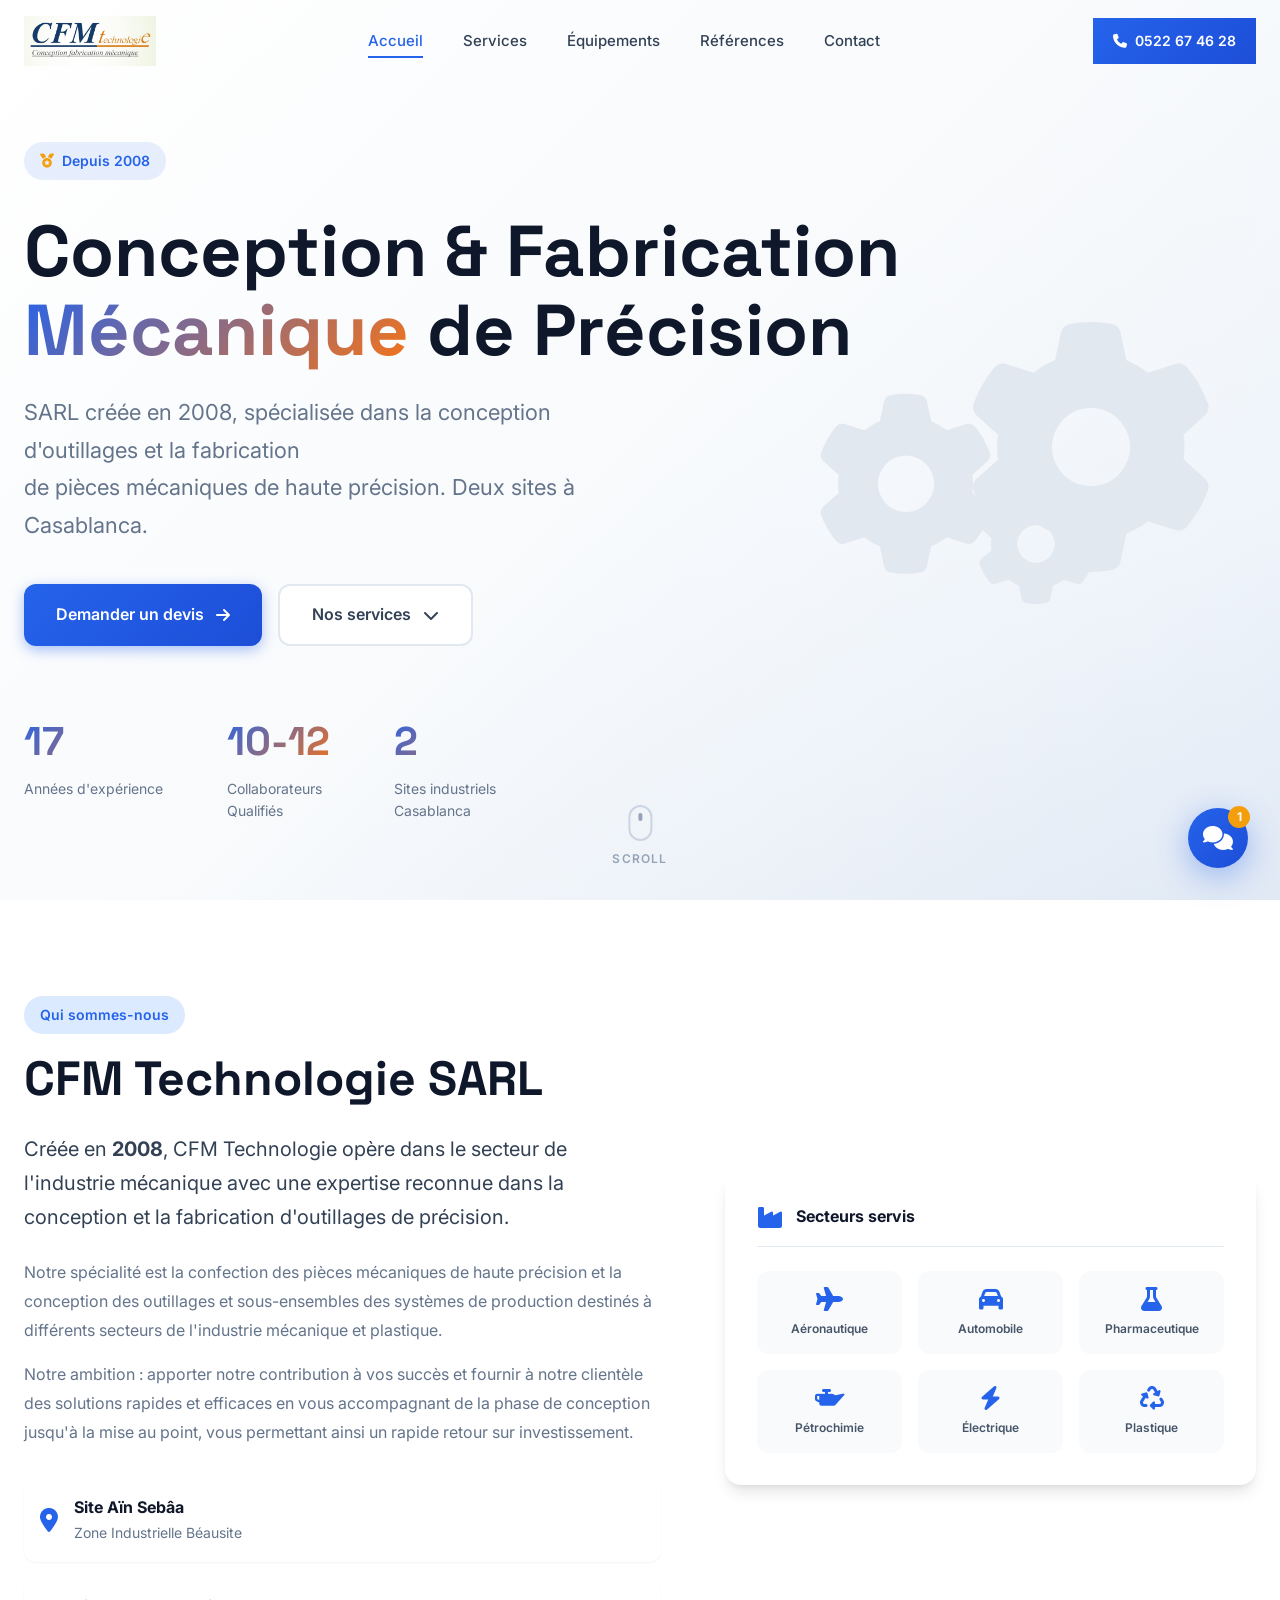
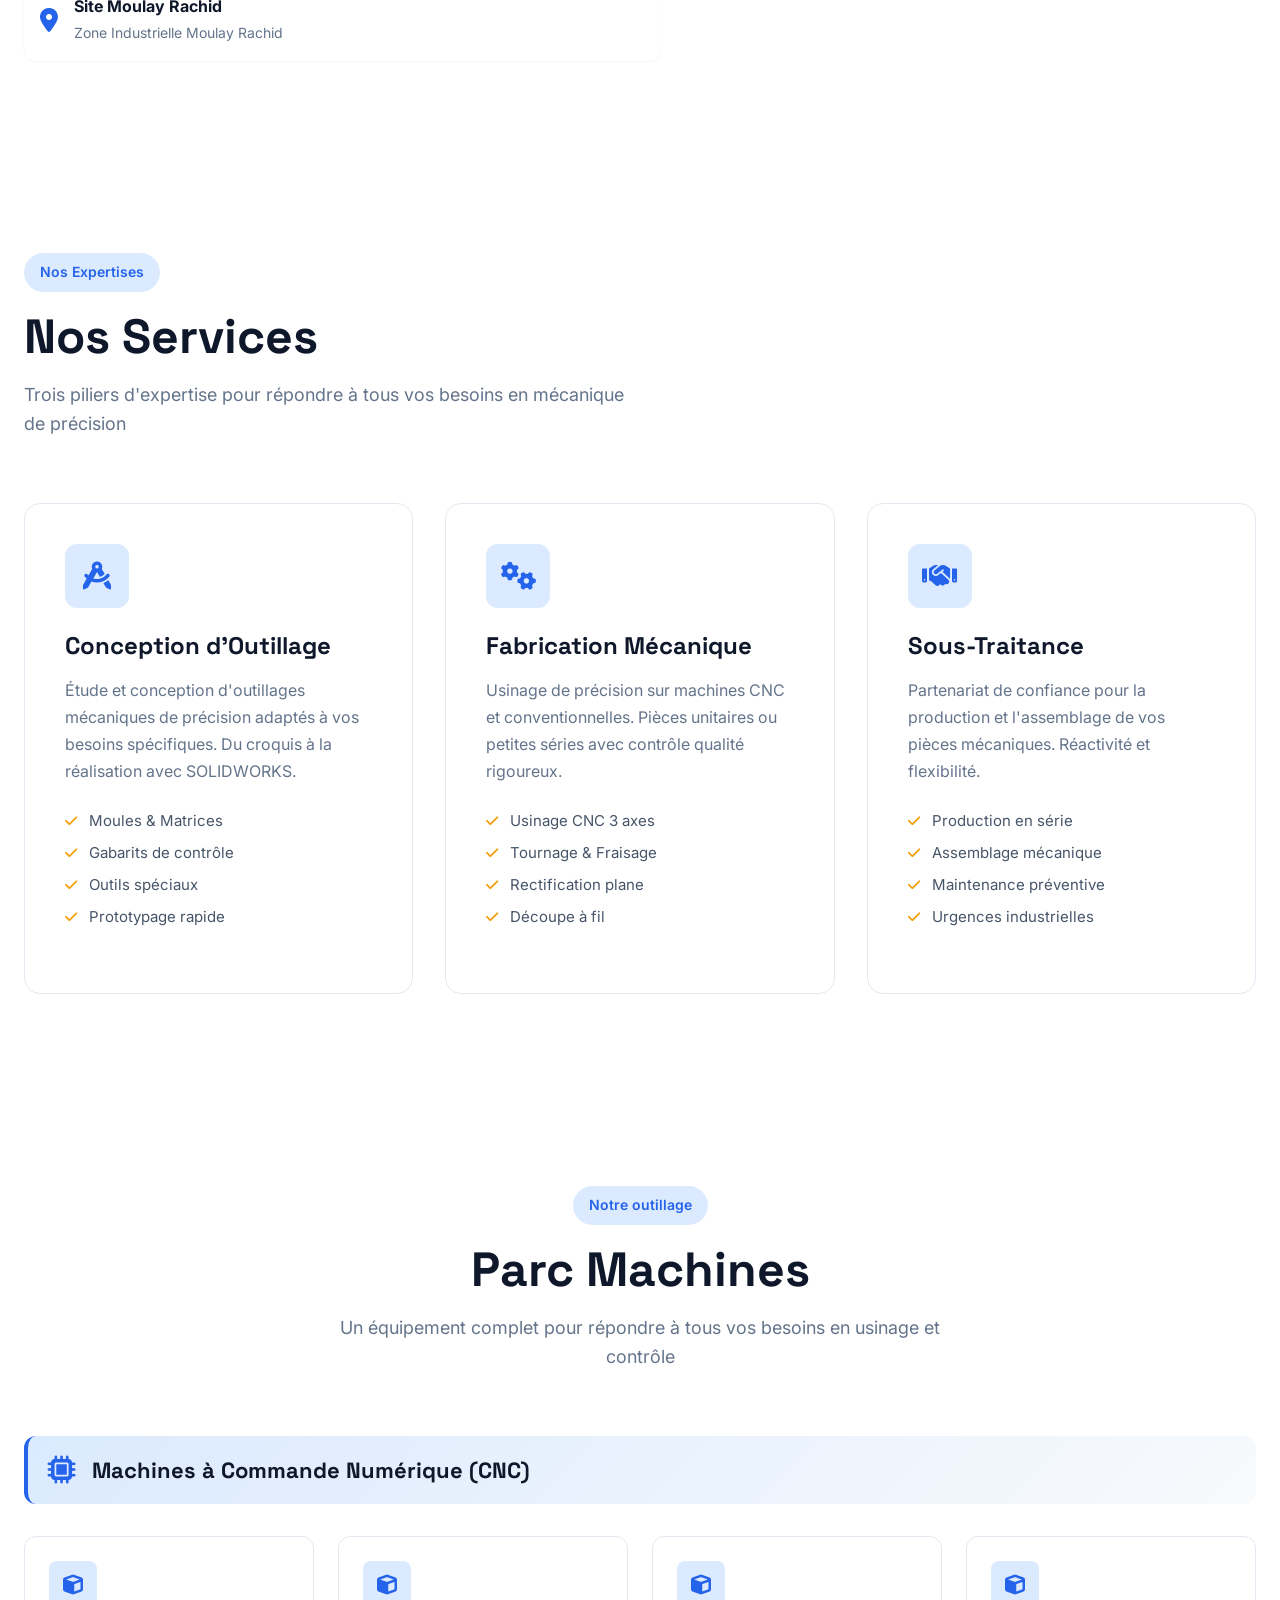
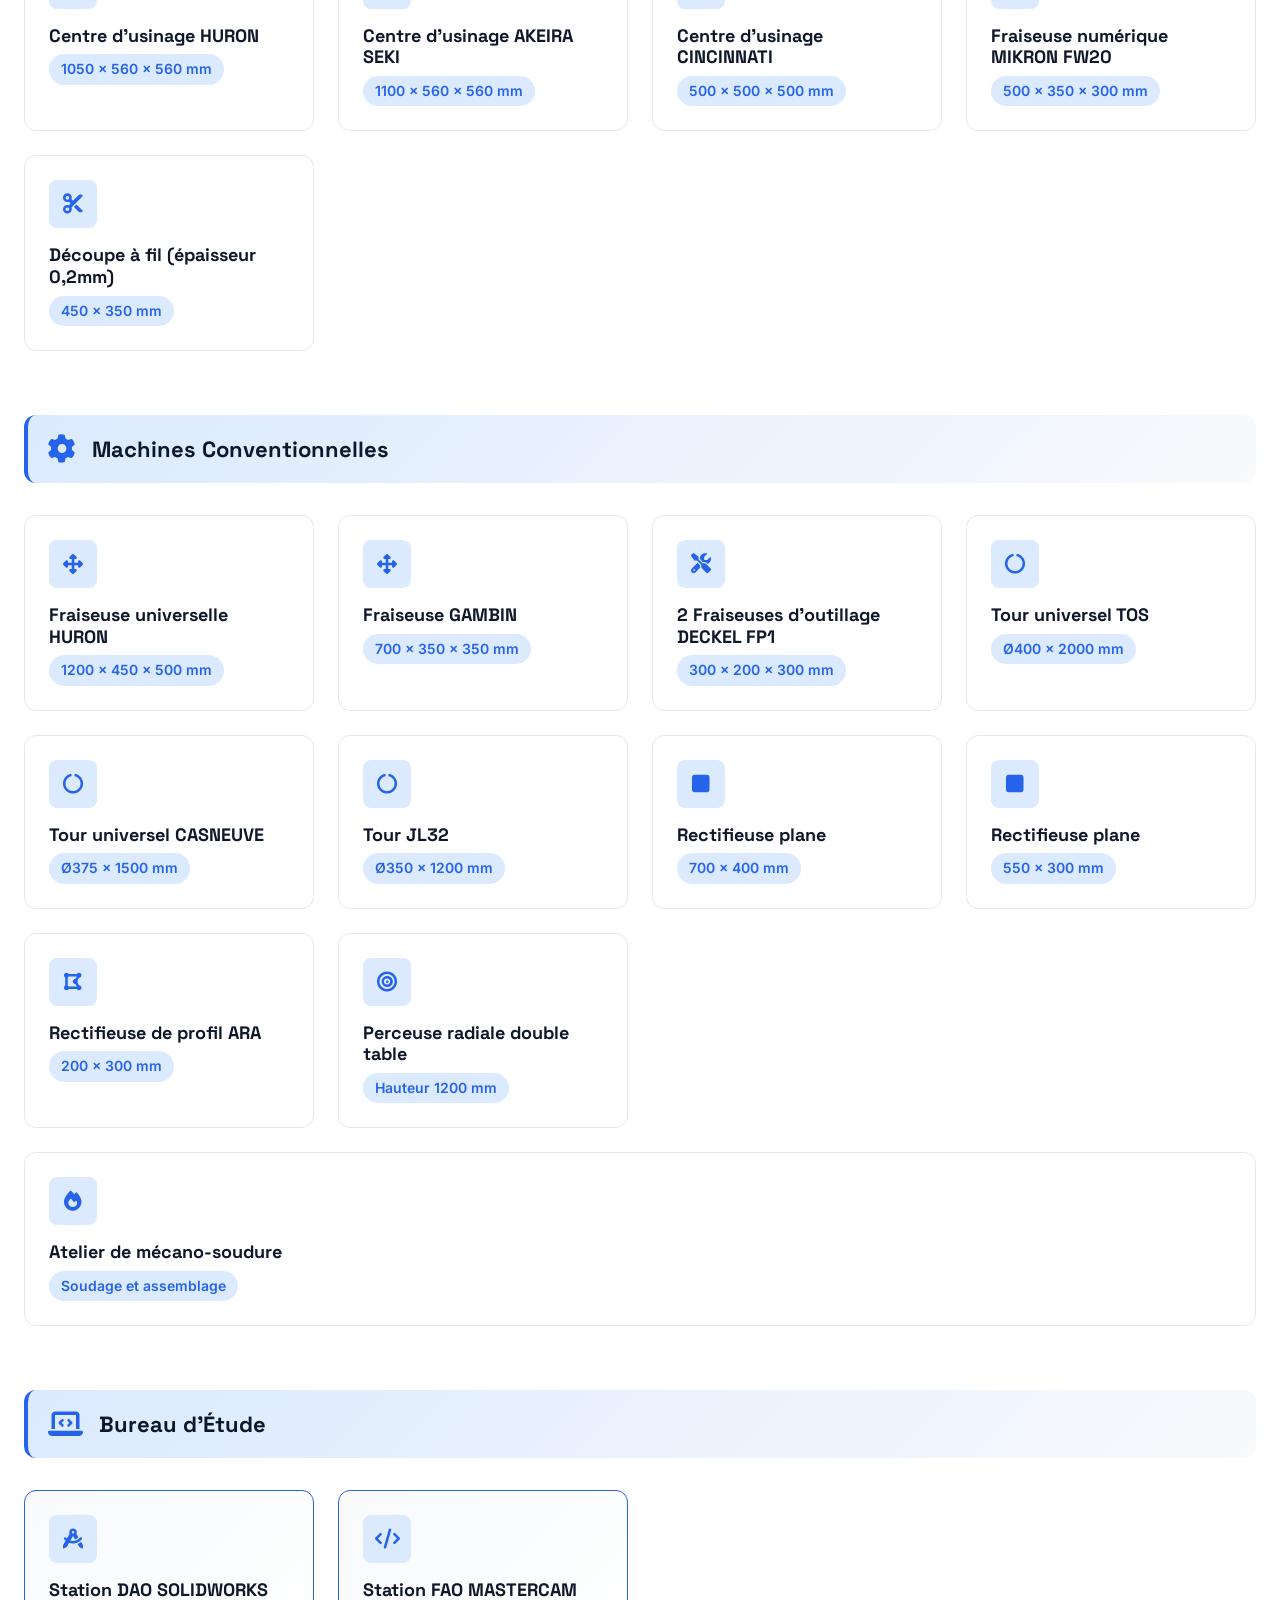
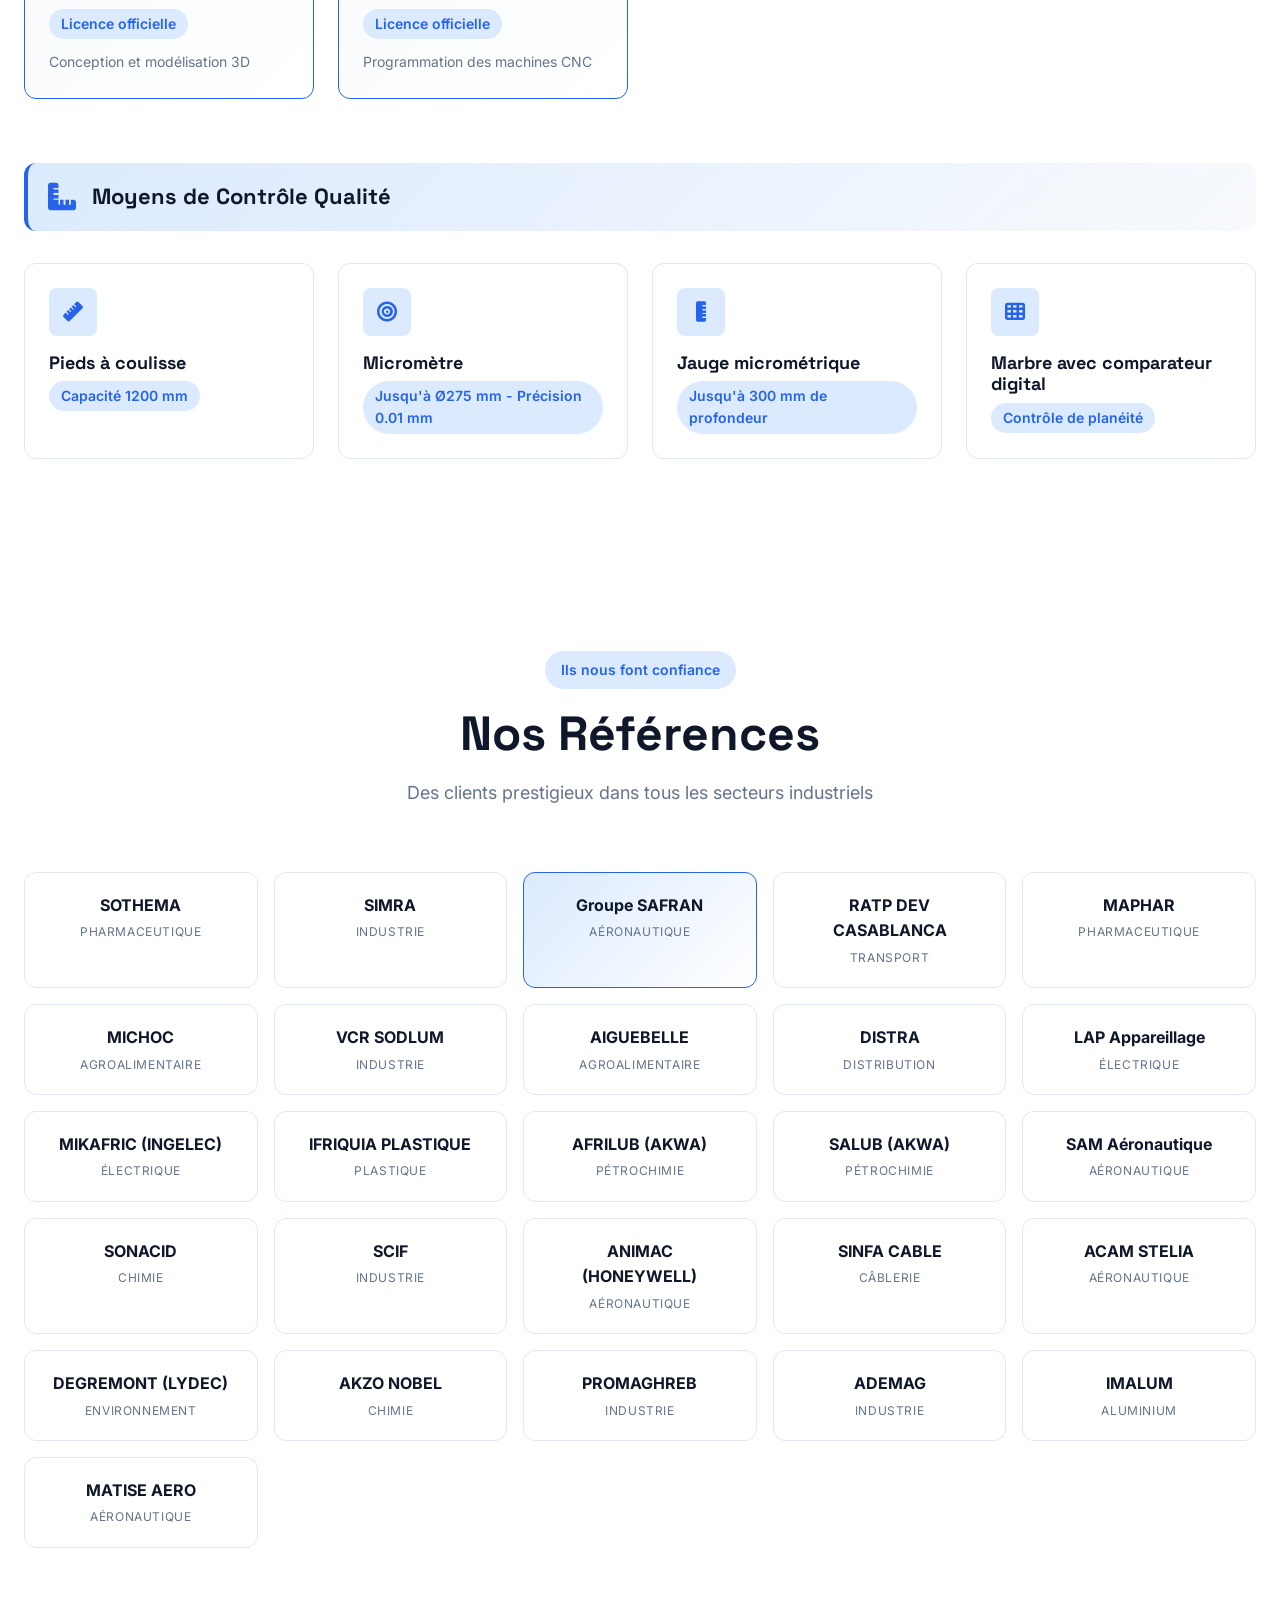
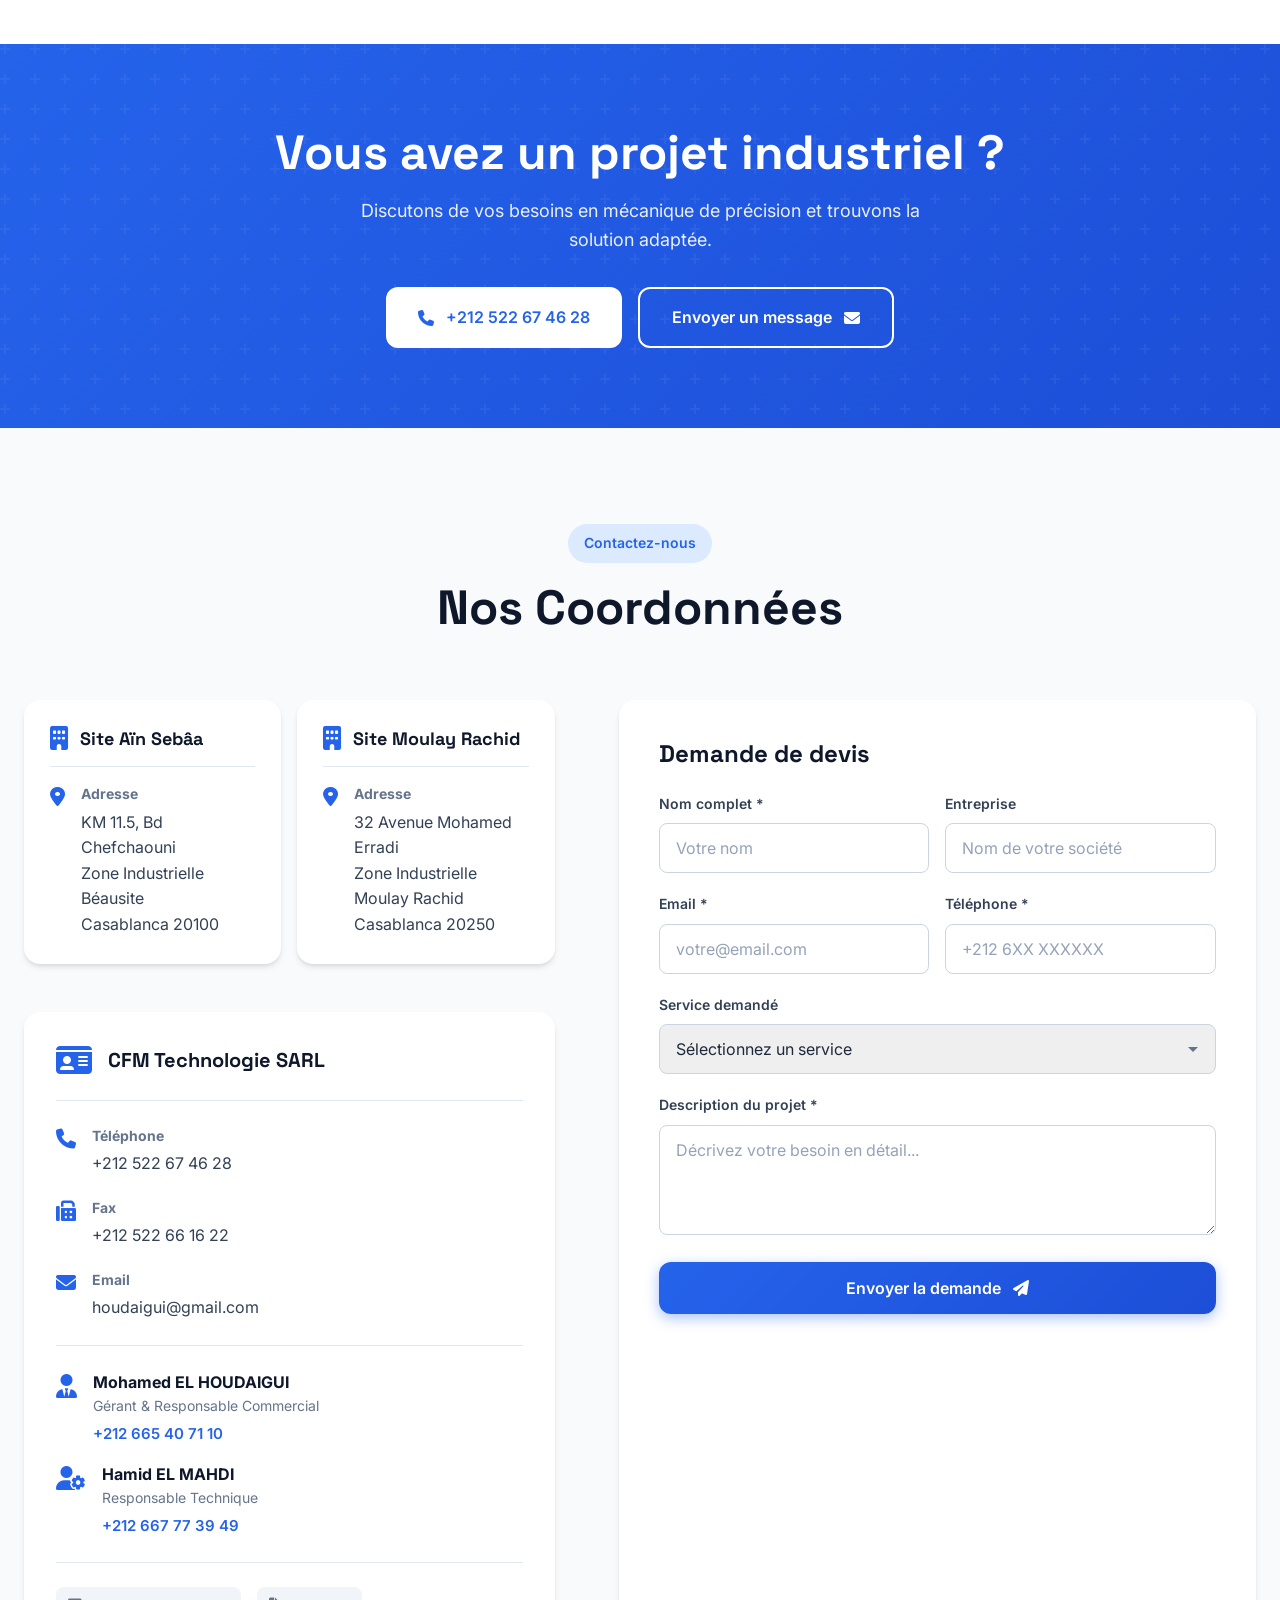
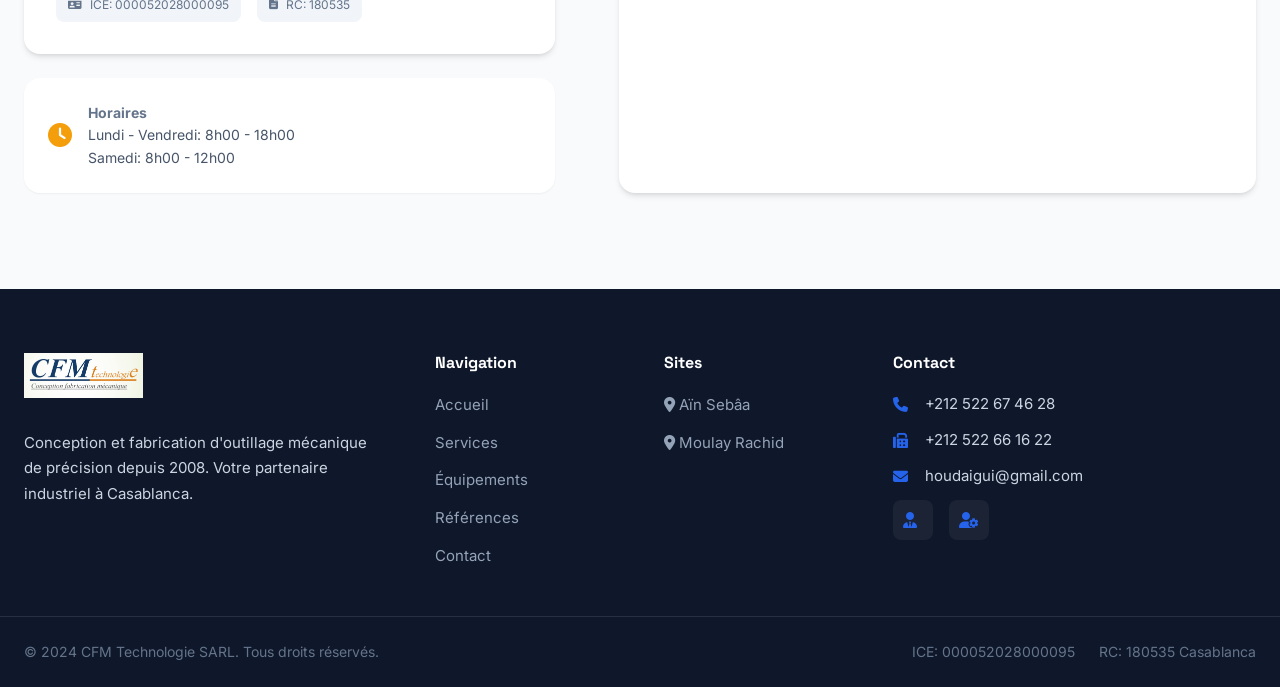
==== commit 03f9b9dc: "Ajout logo CFM + fond subtil sur toutes les sections - Intégration du logo CFM dans le header et foo" ====
--- a/index.html
+++ b/index.html
@@ -17,13 +17,7 @@
  <nav class="navbar" id="navbar">
  <div class="nav-container">
  <a href="#" class="logo">
- <div class="logo-icon">
- <i class="fas fa-cogs"></i>
- </div>
- <div class="logo-text">
- <span class="logo-main">CFM</span>
- <span class="logo-sub">TECHNOLOGIE</span>
- </div>
+ <img src="assets/logo-cfm.webp" alt="CFM Technologie" class="logo-img">
  </a>
  <ul class="nav-menu" id="navMenu">
  <li><a href="#accueil" class="nav-link active">Accueil</a></li>
@@ -606,8 +600,7 @@
  <div class="footer-grid">
  <div class="footer-brand">
  <a href="#" class="footer-logo">
- <i class="fas fa-cogs"></i>
- <span>CFM TECHNOLOGIE</span>
+ <img src="assets/logo-cfm.webp" alt="CFM Technologie" class="footer-logo-img">
  </a>
  <p>Conception et fabrication d'outillage mécanique de précision depuis 2008. Votre partenaire industriel à Casablanca.</p>
  </div>
--- a/css/style.css
+++ b/css/style.css
@@ -80,12 +80,32 @@
 }
 
 body {
-    font-family: var(--font-body);
-    font-size: 1rem;
-    line-height: 1.6;
-    color: var(--gray-700);
-    background: var(--white);
-    -webkit-font-smoothing: antialiased;
+ font-family: var(--font-body);
+ font-size: 1rem;
+ line-height: 1.6;
+ color: var(--gray-700);
+ background: linear-gradient(180deg, #f8fafc 0%, #f1f5f9 50%, #e2e8f0 100%);
+ background-attachment: fixed;
+ -webkit-font-smoothing: antialiased;
+}
+
+/* Logo Styles */
+.logo-img {
+ height: 50px;
+ width: auto;
+ display: block;
+ transition: transform 0.3s ease;
+}
+
+.logo:hover .logo-img {
+ transform: scale(1.02);
+}
+
+.footer-logo-img {
+ height: 45px;
+ width: auto;
+ display: block;
+ margin-bottom: 1rem;
 }
 
 h1, h2, h3, h4, h5, h6 {
@@ -596,7 +616,8 @@
    SERVICES SECTION
    ======================================== */
 .services {
-    background: var(--white);
+ background: rgba(255, 255, 255, 0.7);
+ backdrop-filter: blur(10px);
 }
 
 .services-grid {
@@ -704,10 +725,11 @@
 }
 
 /* ========================================
-   EXPERTISE SECTION
-   ======================================== */
+| EXPERTISE SECTION
+======================================== */
 .expertise {
-    background: var(--gray-50);
+ background: rgba(255, 255, 255, 0.3);
+ backdrop-filter: blur(8px);
 }
 
 .expertise-grid {
@@ -1737,7 +1759,8 @@
 | ABOUT SECTION
 ======================================== */
 .about {
- background: var(--gray-50);
+ background: rgba(255, 255, 255, 0.4);
+ backdrop-filter: blur(8px);
 }
 
 .about-grid {
@@ -1842,7 +1865,8 @@
 | EQUIPEMENTS SECTION
 ======================================== */
 .equipements {
- background: var(--white);
+ background: rgba(255, 255, 255, 0.5);
+ backdrop-filter: blur(8px);
 }
 
 .equipment-category {
@@ -1961,7 +1985,8 @@
 | REFERENCES SECTION
 ======================================== */
 .references {
- background: var(--gray-50);
+ background: rgba(255, 255, 255, 0.35);
+ backdrop-filter: blur(8px);
 }
 
 .references-grid {
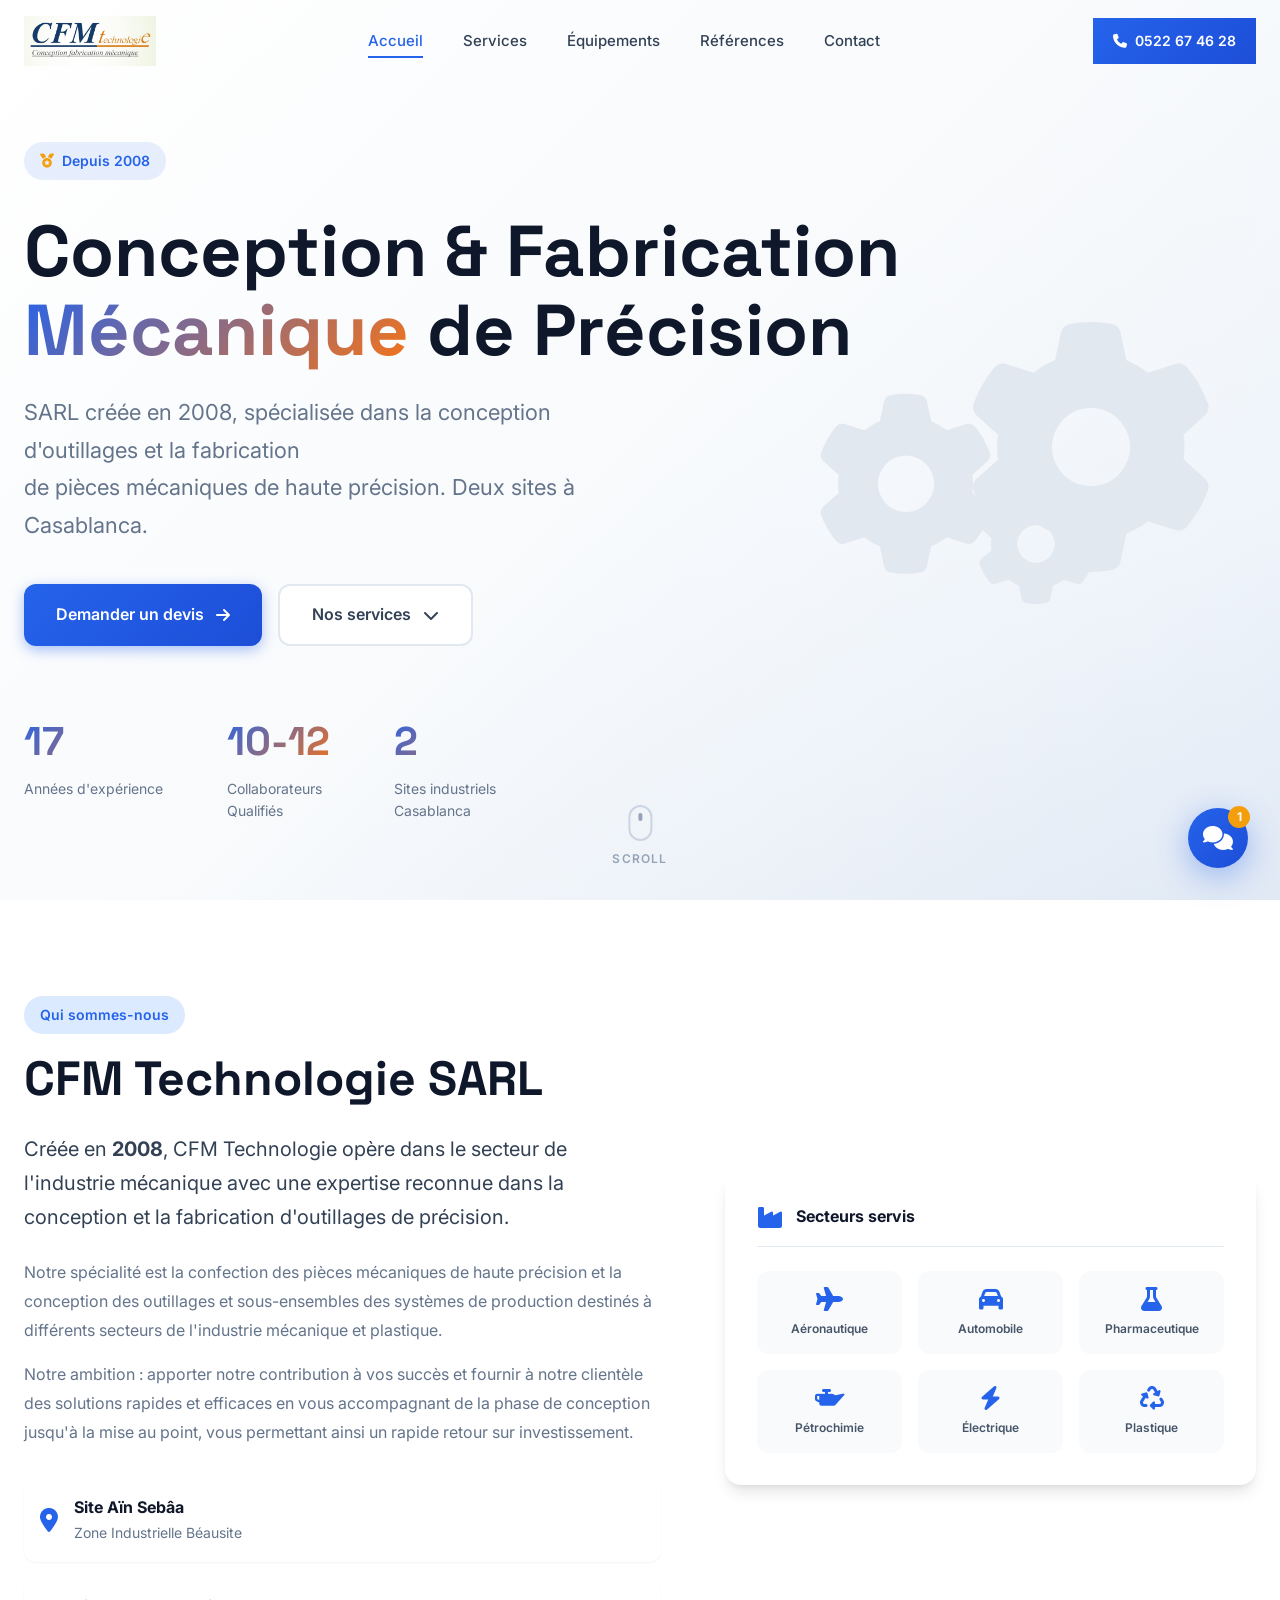
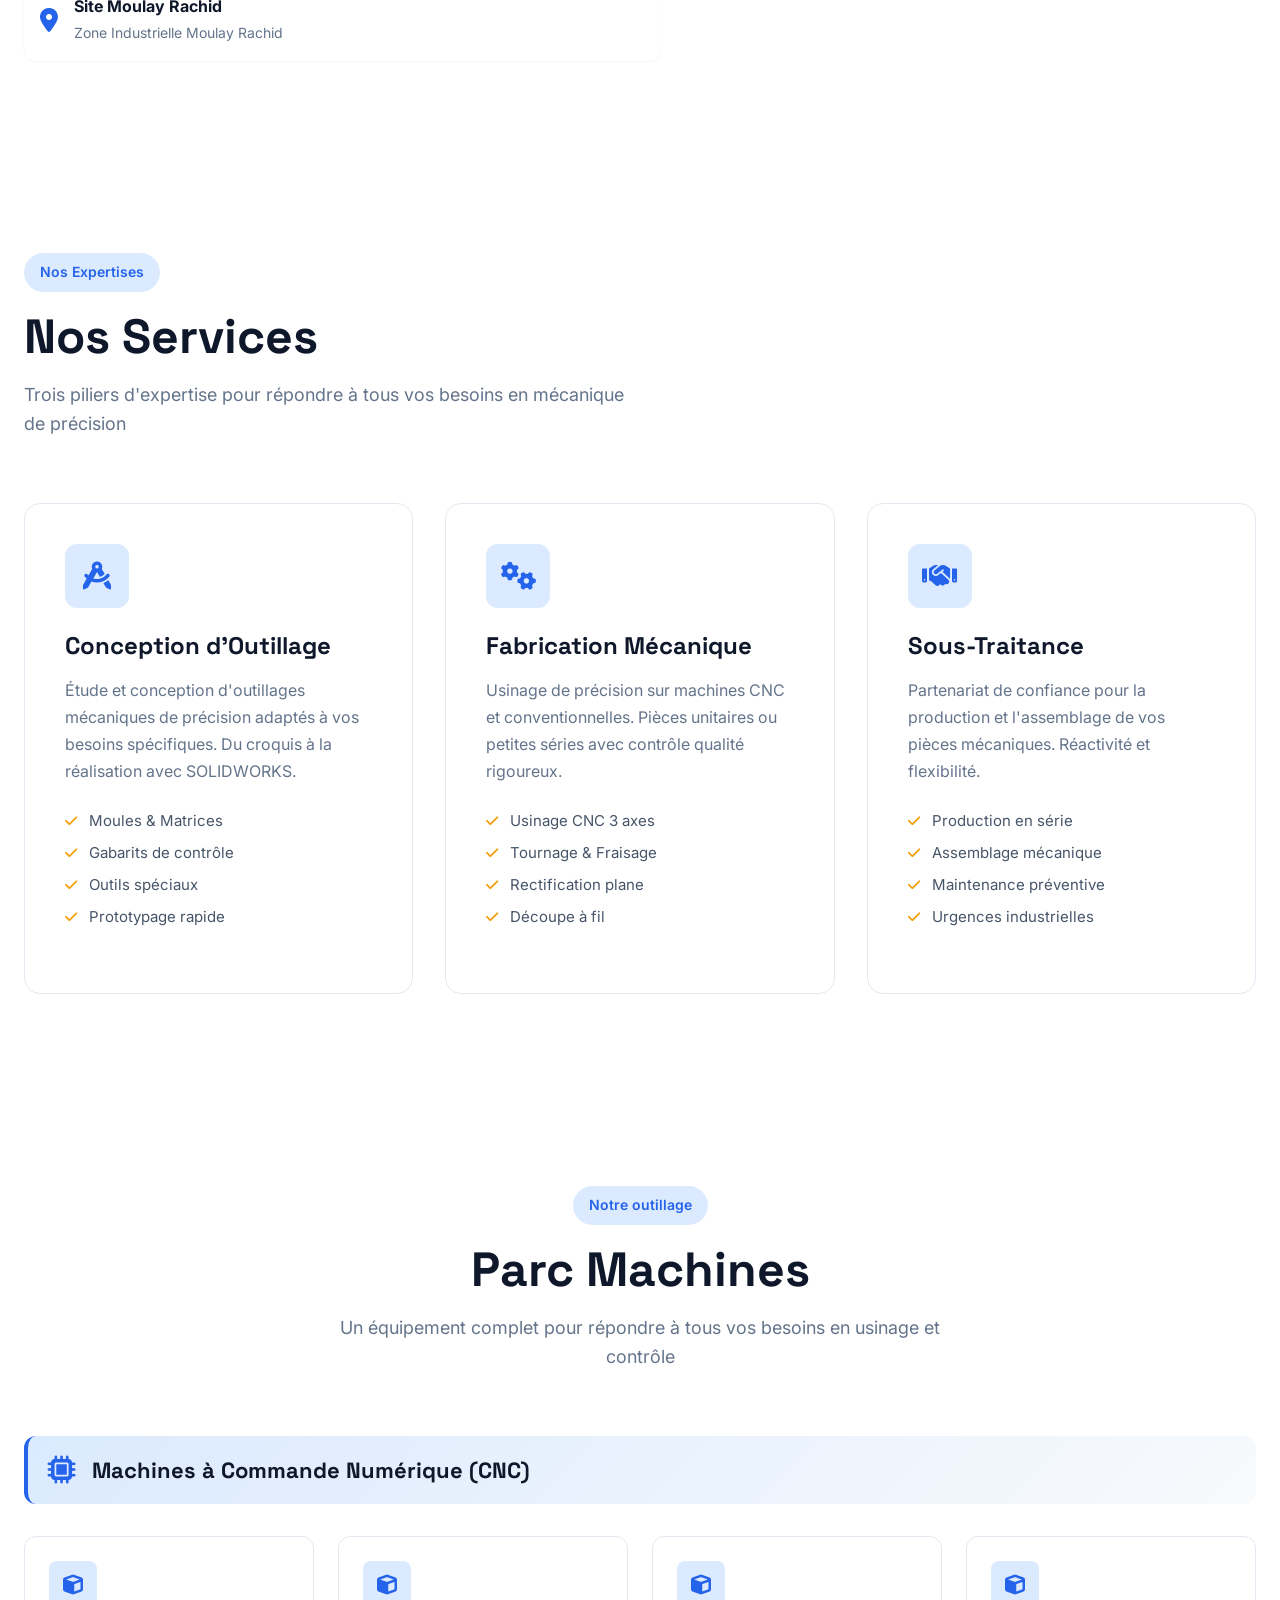
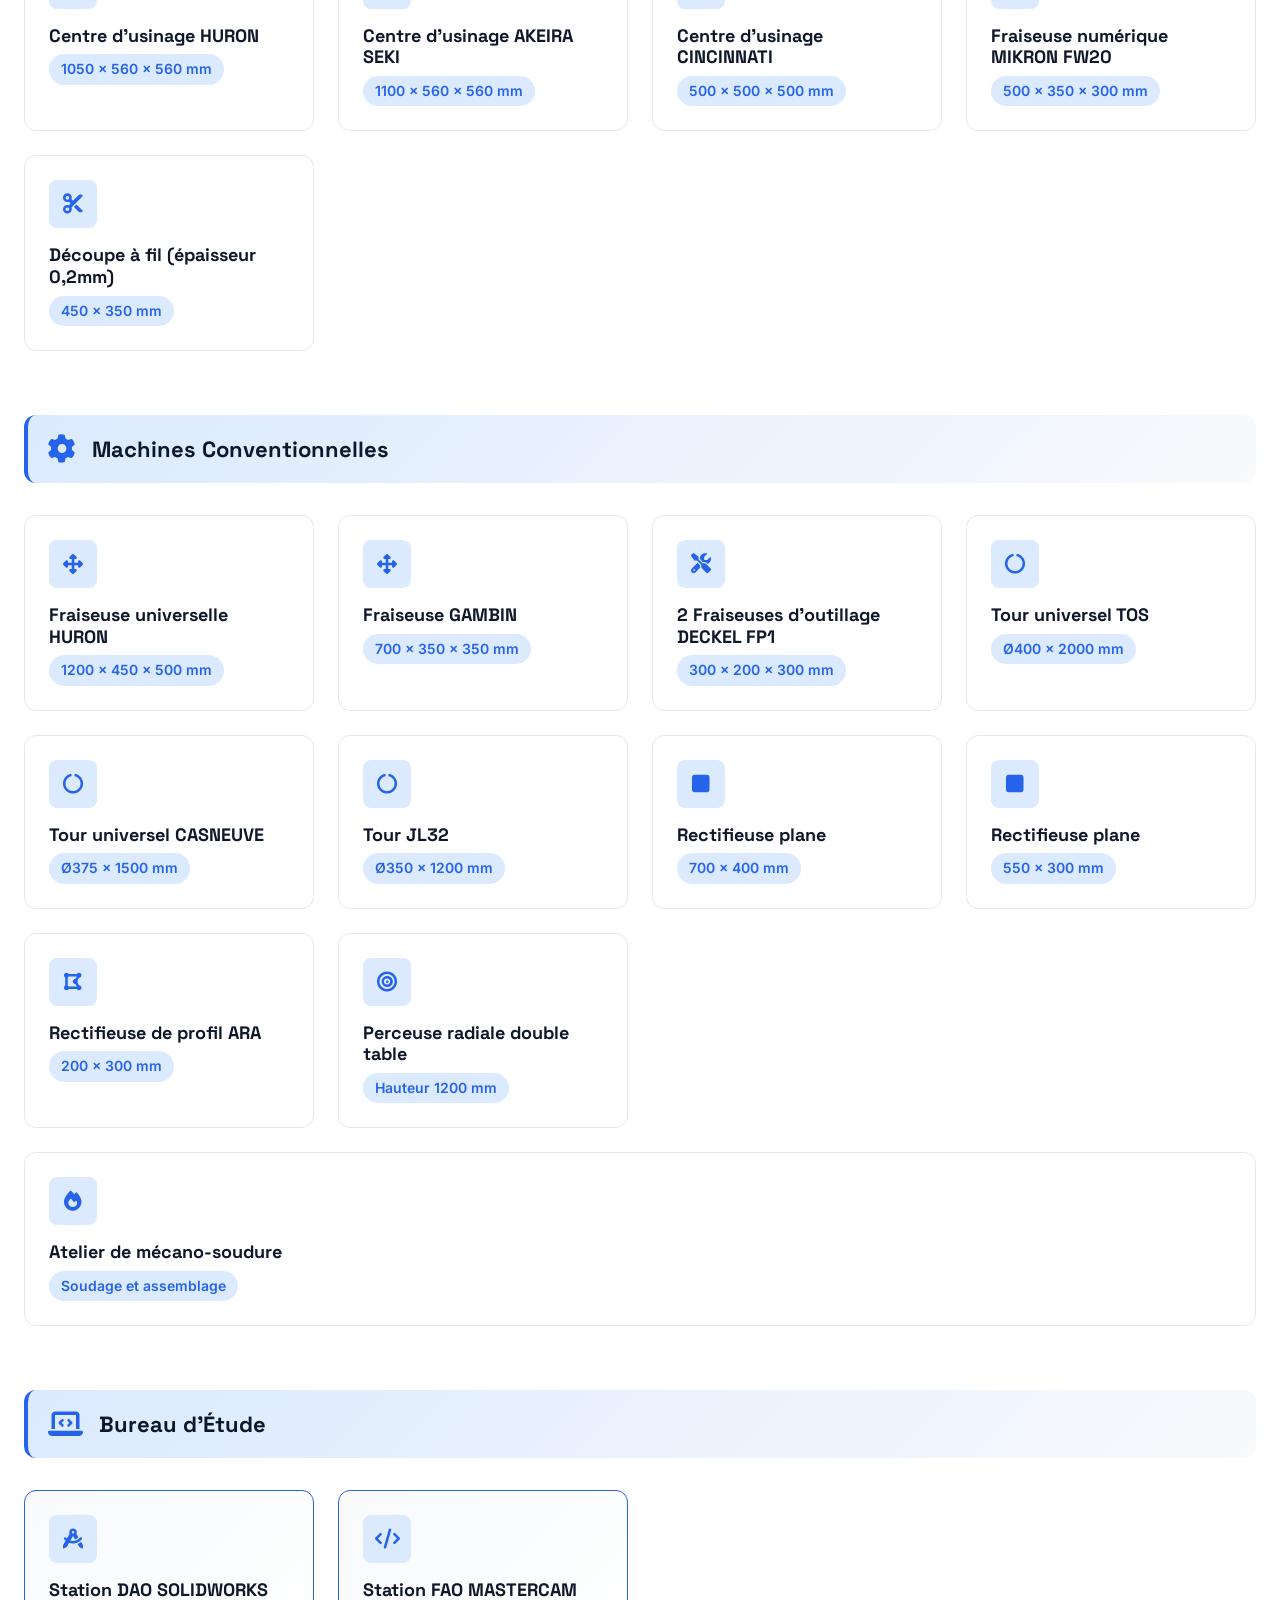
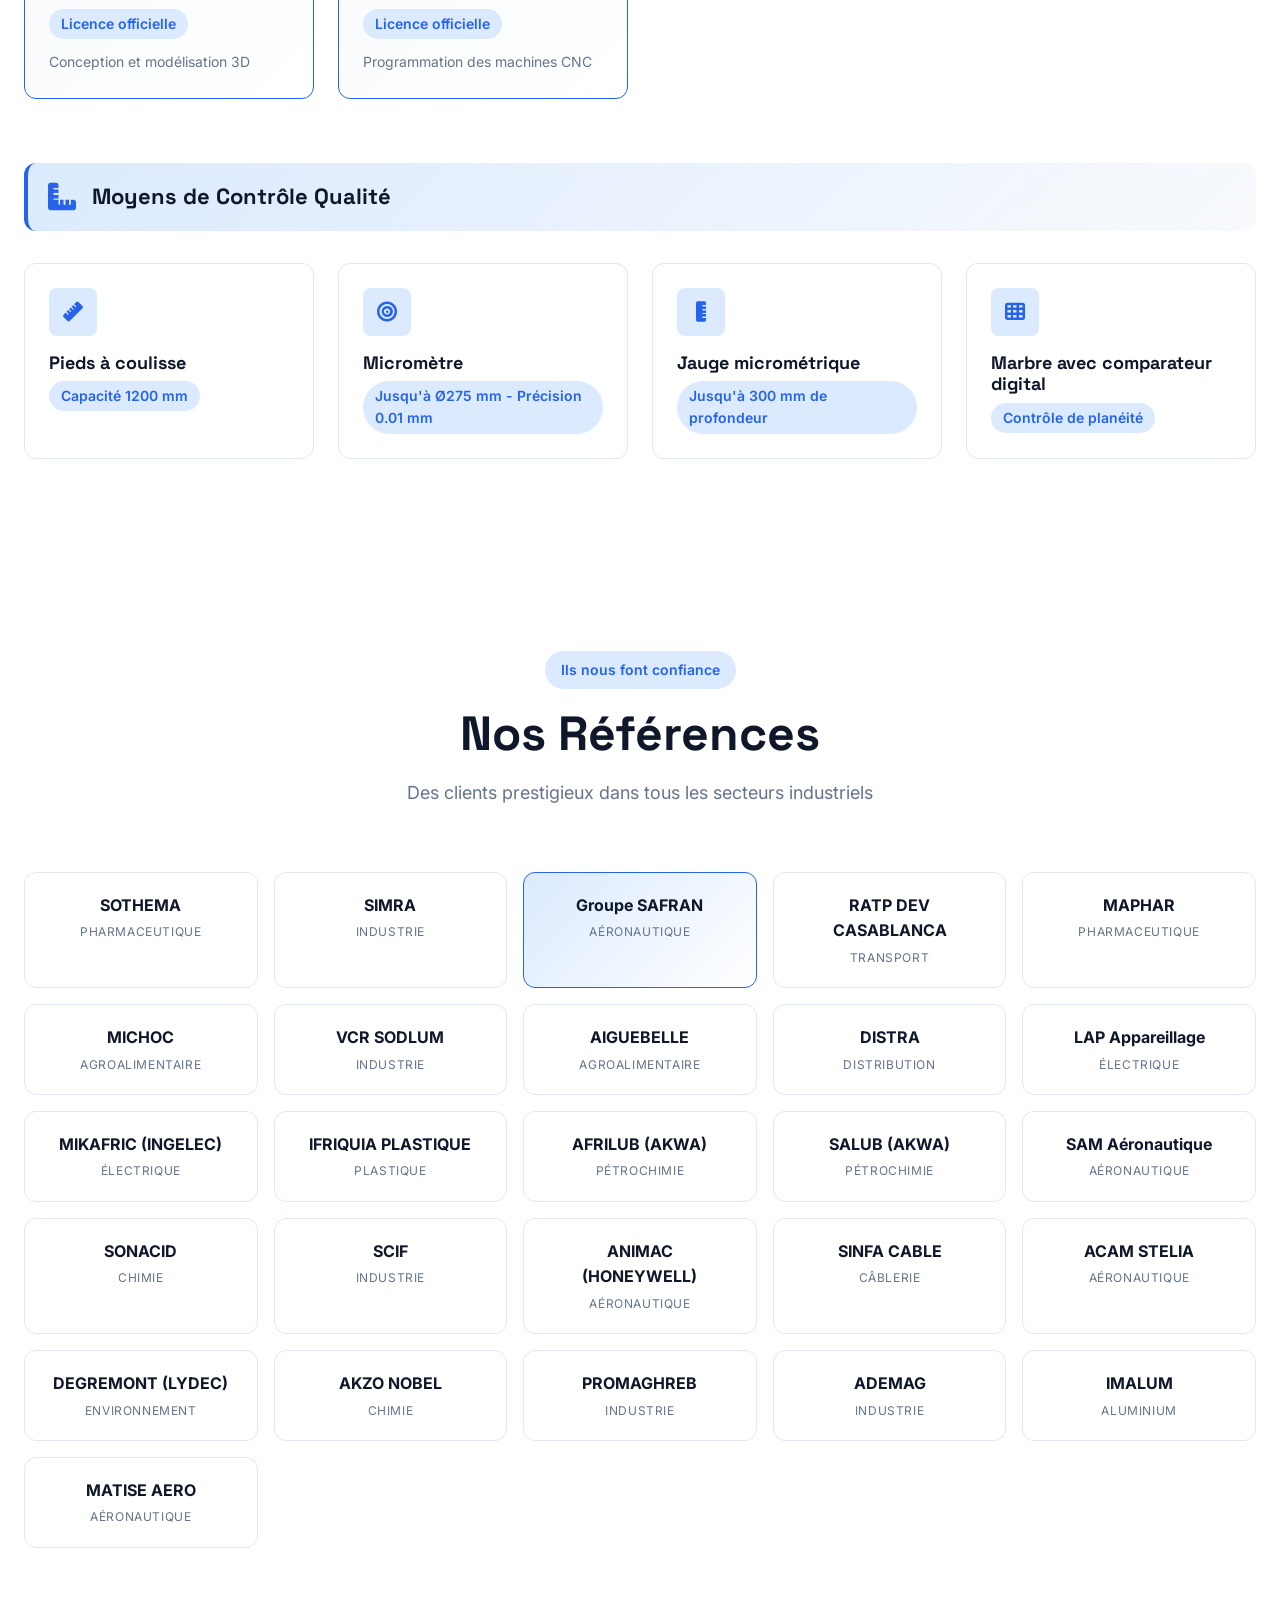
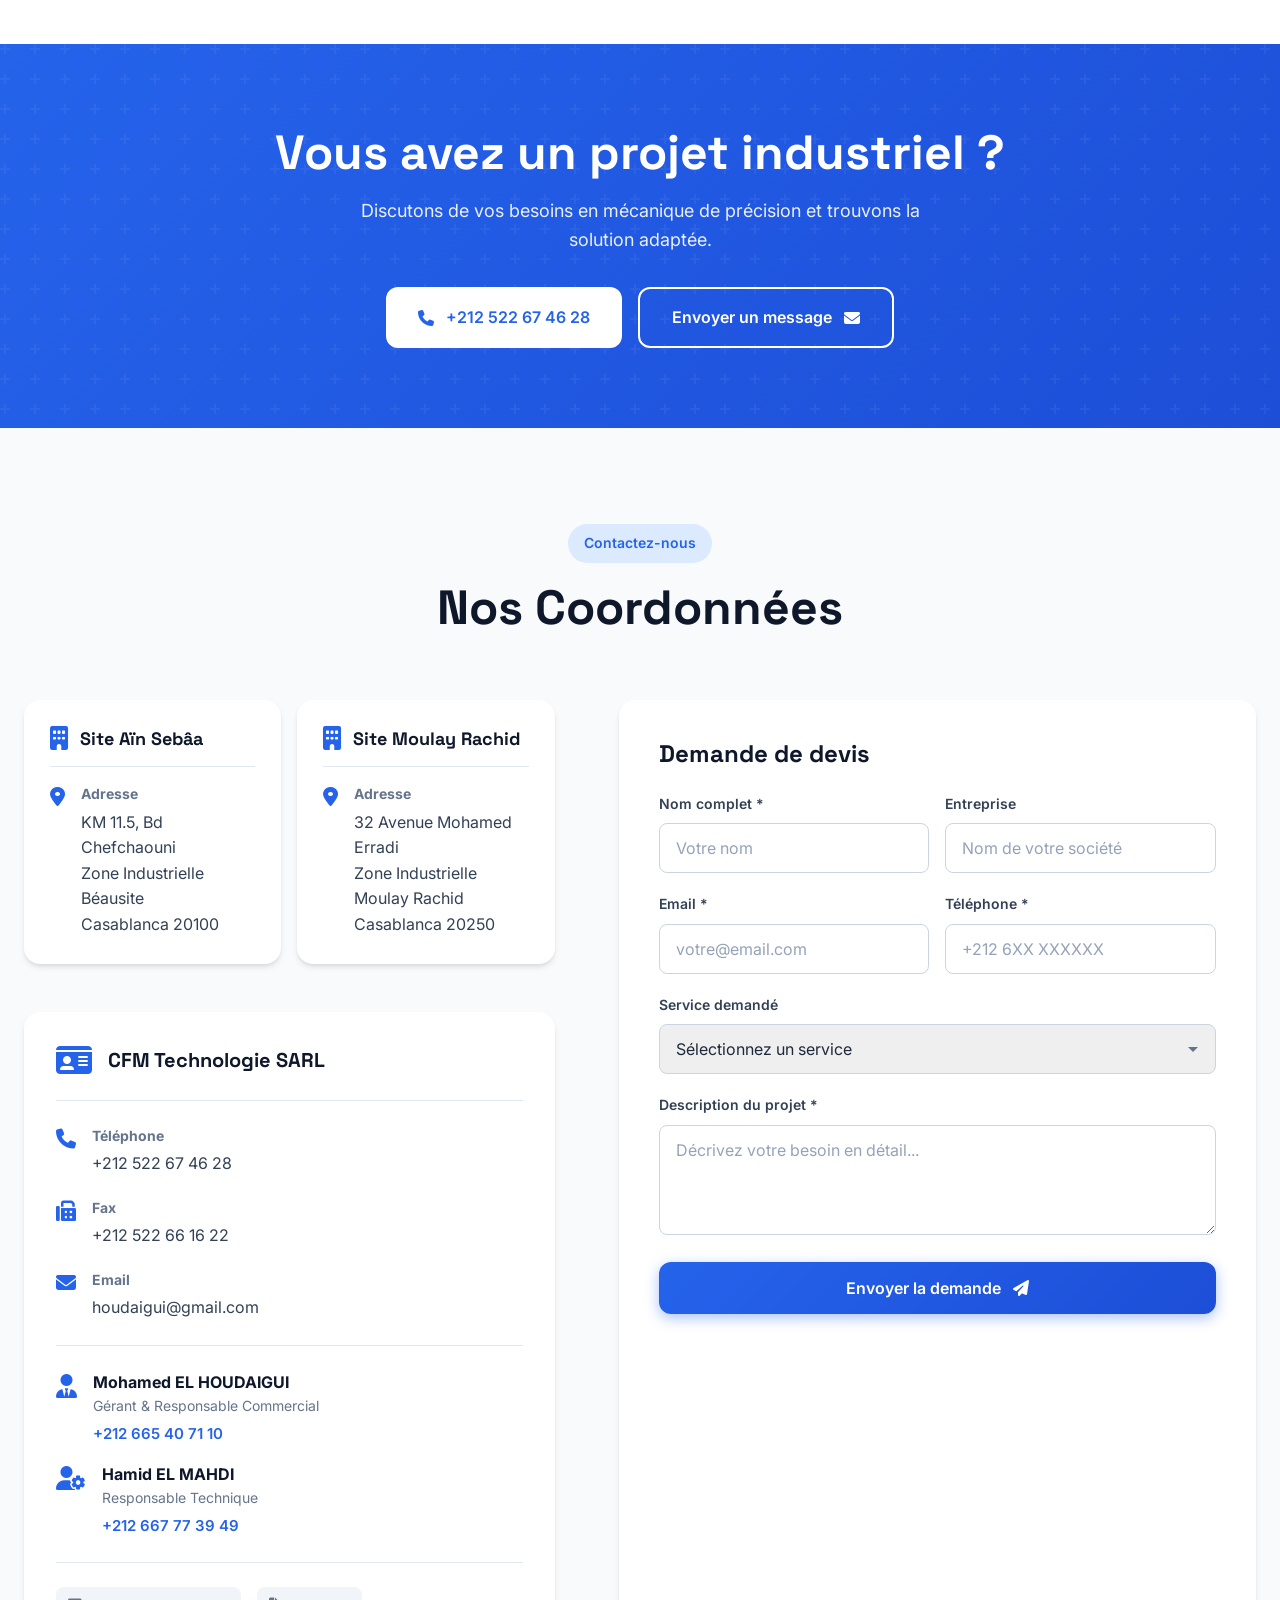
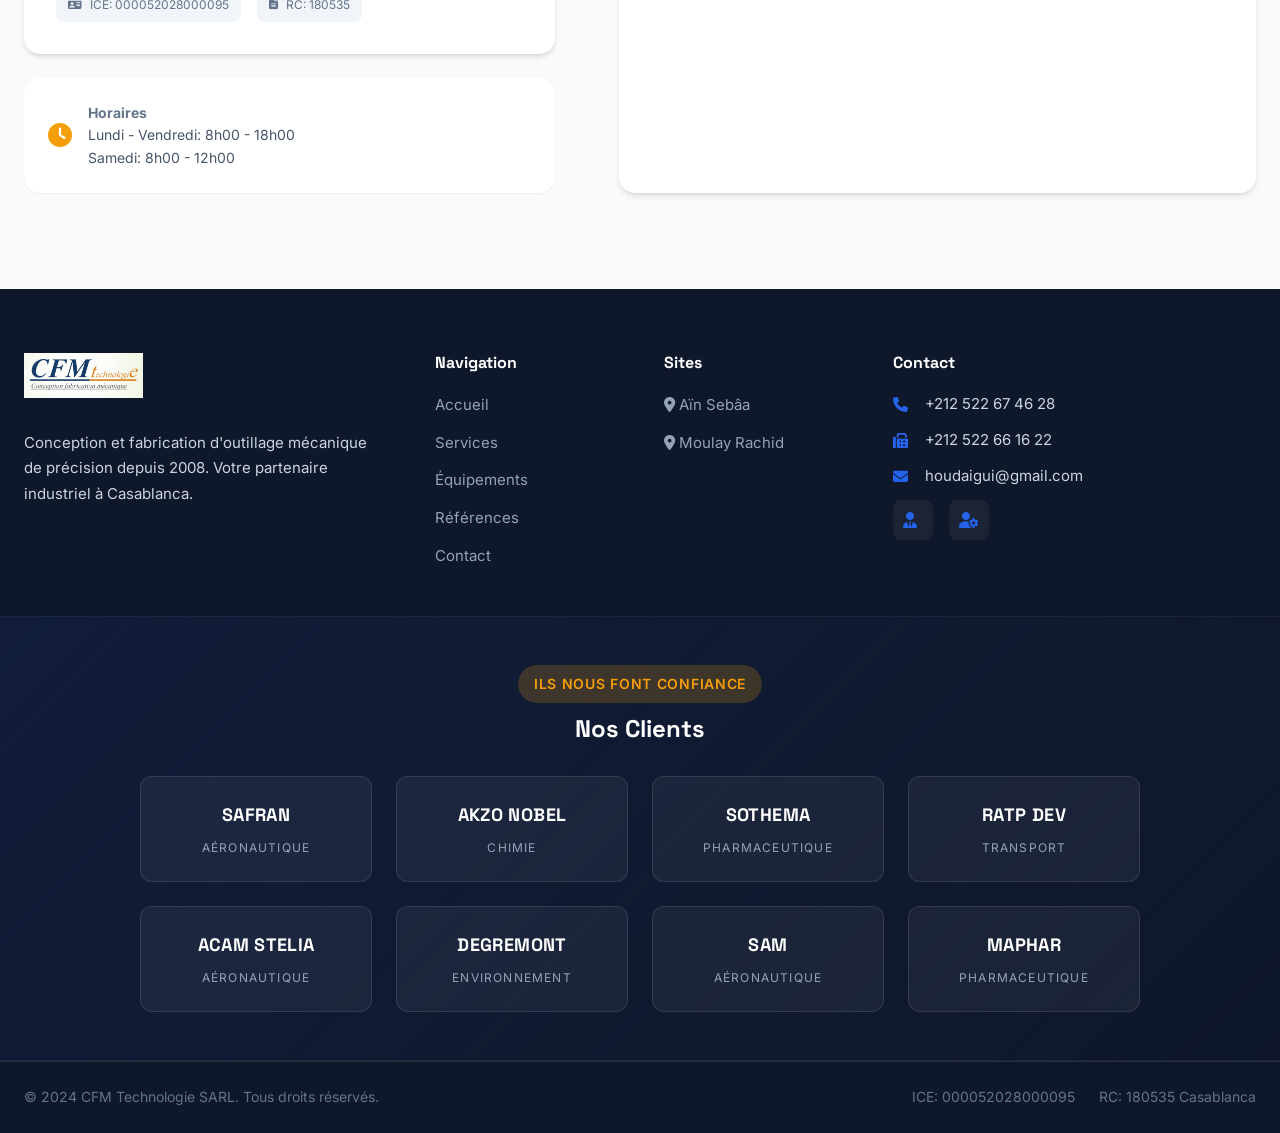
==== commit 1d450c74: "Ajout section logos clients dans le footer - 8 clients premium affichés dans une grille 4x2 - Style:" ====
--- a/index.html
+++ b/index.html
@@ -634,6 +634,51 @@
  </div>
  </div>
  </div>
+
+ <!-- Section Logos Clients -->
+ <div class="footer-logos-section">
+ <div class="container">
+ <div class="logos-header">
+ <span class="logos-tag">Ils nous font confiance</span>
+ <h4>Nos Clients</h4>
+ </div>
+ <div class="logos-grid">
+ <div class="client-logo" title="Groupe SAFRAN">
+ <span class="logo-text-ref">SAFRAN</span>
+ <span class="logo-sector">Aéronautique</span>
+ </div>
+ <div class="client-logo" title="AKZO NOBEL">
+ <span class="logo-text-ref">AKZO NOBEL</span>
+ <span class="logo-sector">Chimie</span>
+ </div>
+ <div class="client-logo" title="SOTHEMA">
+ <span class="logo-text-ref">SOTHEMA</span>
+ <span class="logo-sector">Pharmaceutique</span>
+ </div>
+ <div class="client-logo" title="RATP DEV">
+ <span class="logo-text-ref">RATP DEV</span>
+ <span class="logo-sector">Transport</span>
+ </div>
+ <div class="client-logo" title="ACAM STELIA">
+ <span class="logo-text-ref">ACAM STELIA</span>
+ <span class="logo-sector">Aéronautique</span>
+ </div>
+ <div class="client-logo" title="DEGREMONT">
+ <span class="logo-text-ref">DEGREMONT</span>
+ <span class="logo-sector">Environnement</span>
+ </div>
+ <div class="client-logo" title="SAM Aéronautique">
+ <span class="logo-text-ref">SAM</span>
+ <span class="logo-sector">Aéronautique</span>
+ </div>
+ <div class="client-logo" title="MAPHAR">
+ <span class="logo-text-ref">MAPHAR</span>
+ <span class="logo-sector">Pharmaceutique</span>
+ </div>
+ </div>
+ </div>
+ </div>
+
  <div class="footer-bottom">
  <div class="container">
  <div class="footer-bottom-content">
--- a/css/style.css
+++ b/css/style.css
@@ -1477,13 +1477,111 @@
 }
 
 .footer-legal span {
-    font-size: 0.875rem;
-    color: var(--gray-500);
+ font-size: 0.875rem;
+ color: var(--gray-500);
 }
 
 /* ========================================
-   CHATBOT WIDGET
-   ======================================== */
+| FOOTER LOGOS CLIENTS
+======================================== */
+.footer-logos-section {
+ background: linear-gradient(135deg, rgba(37, 99, 235, 0.08) 0%, rgba(15, 23, 42, 0.95) 100%);
+ padding: 3rem 0;
+ border-top: 1px solid rgba(255, 255, 255, 0.05);
+ border-bottom: 1px solid rgba(255, 255, 255, 0.05);
+}
+
+.logos-header {
+ text-align: center;
+ margin-bottom: 2rem;
+}
+
+.logos-tag {
+ display: inline-flex;
+ align-items: center;
+ gap: 0.5rem;
+ padding: 0.5rem 1rem;
+ background: rgba(245, 158, 11, 0.2);
+ color: var(--accent);
+ border-radius: 2rem;
+ font-weight: 600;
+ font-size: 0.875rem;
+ text-transform: uppercase;
+ letter-spacing: 0.05em;
+ margin-bottom: 0.75rem;
+}
+
+.logos-header h4 {
+ color: var(--white);
+ font-size: 1.5rem;
+ font-weight: 700;
+}
+
+.logos-grid {
+ display: grid;
+ grid-template-columns: repeat(4, 1fr);
+ gap: 1.5rem;
+ max-width: 1000px;
+ margin: 0 auto;
+}
+
+.client-logo {
+ background: rgba(255, 255, 255, 0.05);
+ border: 1px solid rgba(255, 255, 255, 0.1);
+ border-radius: var(--radius-lg);
+ padding: 1.5rem 1rem;
+ display: flex;
+ flex-direction: column;
+ align-items: center;
+ justify-content: center;
+ gap: 0.5rem;
+ transition: var(--transition-base);
+ cursor: pointer;
+ min-height: 100px;
+}
+
+.client-logo:hover {
+ background: rgba(255, 255, 255, 0.1);
+ border-color: var(--primary);
+ transform: translateY(-3px);
+ box-shadow: 0 10px 30px rgba(37, 99, 235, 0.2);
+}
+
+.logo-text-ref {
+ font-family: var(--font-heading);
+ font-size: 1.125rem;
+ font-weight: 700;
+ color: var(--white);
+ text-align: center;
+ letter-spacing: 0.02em;
+}
+
+.logo-sector {
+ font-size: 0.75rem;
+ color: var(--gray-400);
+ text-transform: uppercase;
+ letter-spacing: 0.1em;
+}
+
+@media (max-width: 768px) {
+ .logos-grid {
+ grid-template-columns: repeat(2, 1fr);
+ gap: 1rem;
+ }
+ 
+ .client-logo {
+ padding: 1rem 0.75rem;
+ min-height: 80px;
+ }
+ 
+ .logo-text-ref {
+ font-size: 0.9375rem;
+ }
+}
+
+/* ========================================
+| CHATBOT WIDGET
+======================================== */
 .chatbot-widget {
     position: fixed;
     bottom: 2rem;
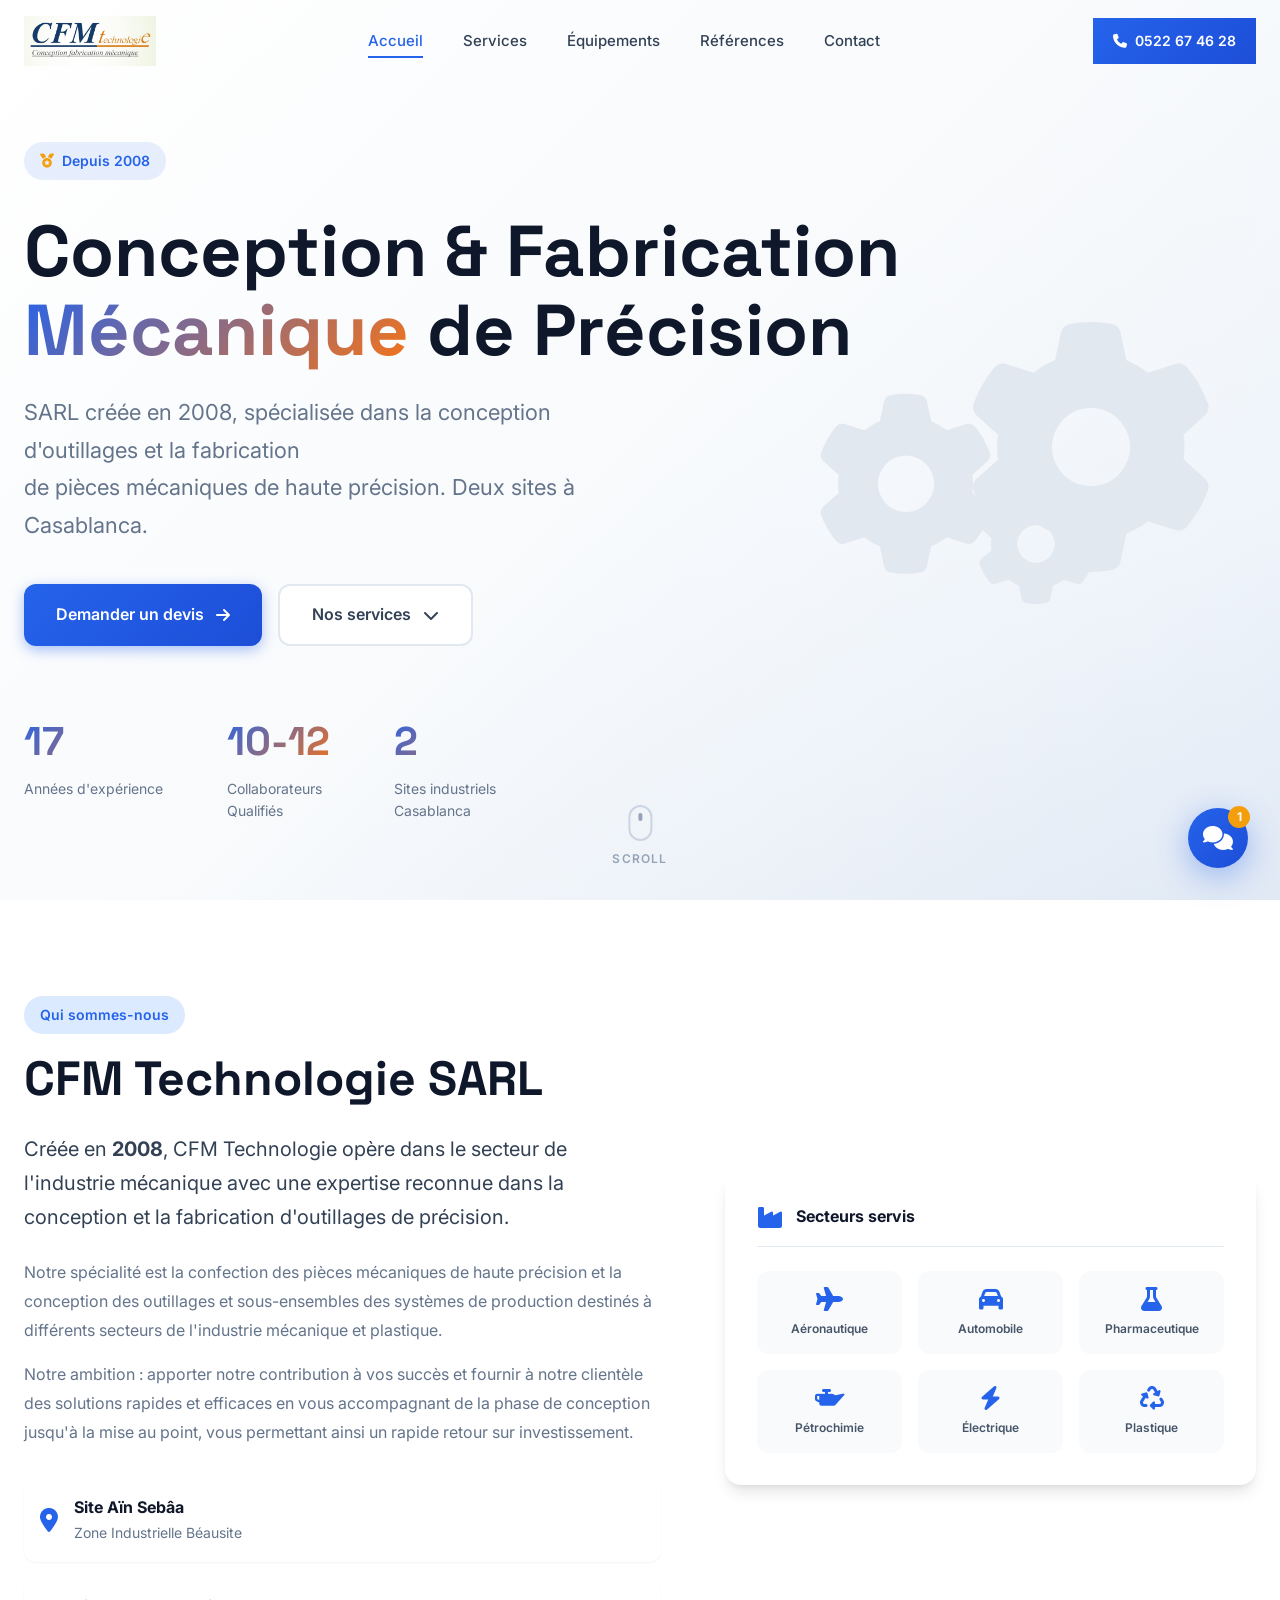
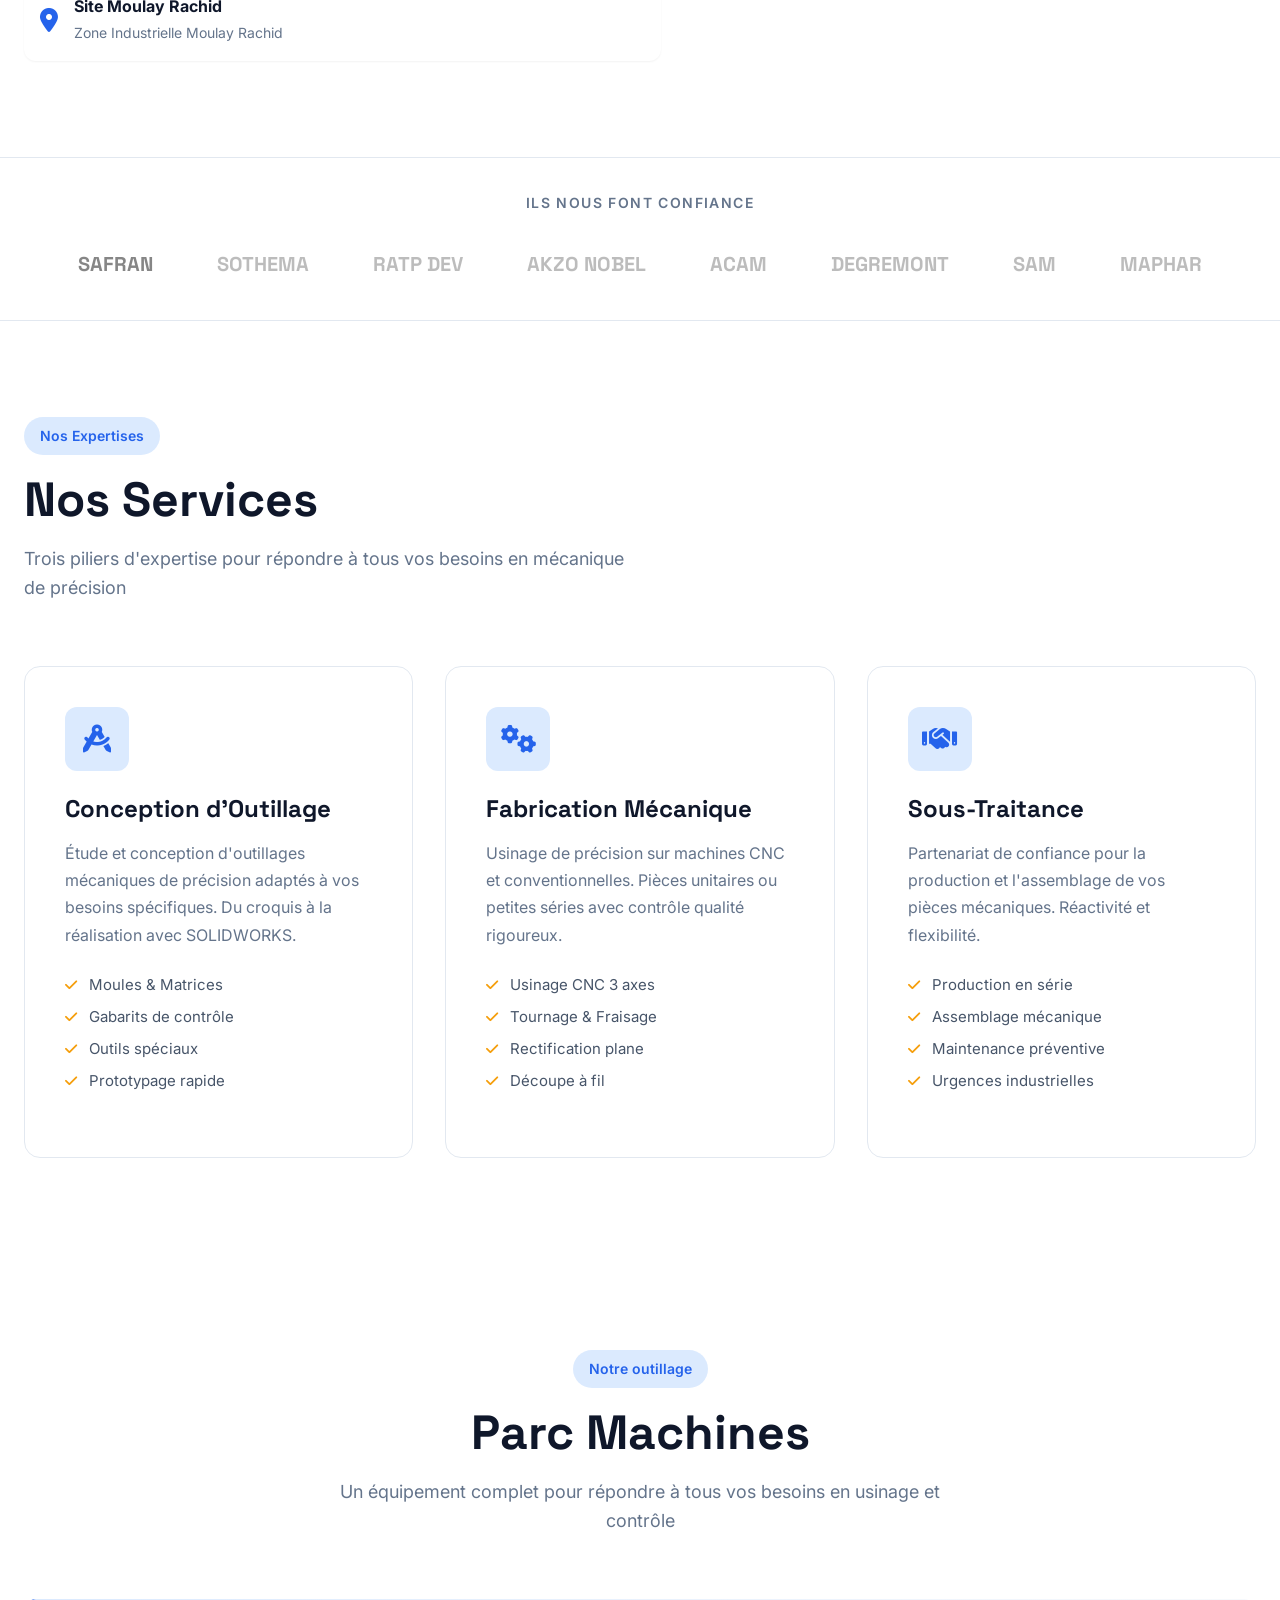
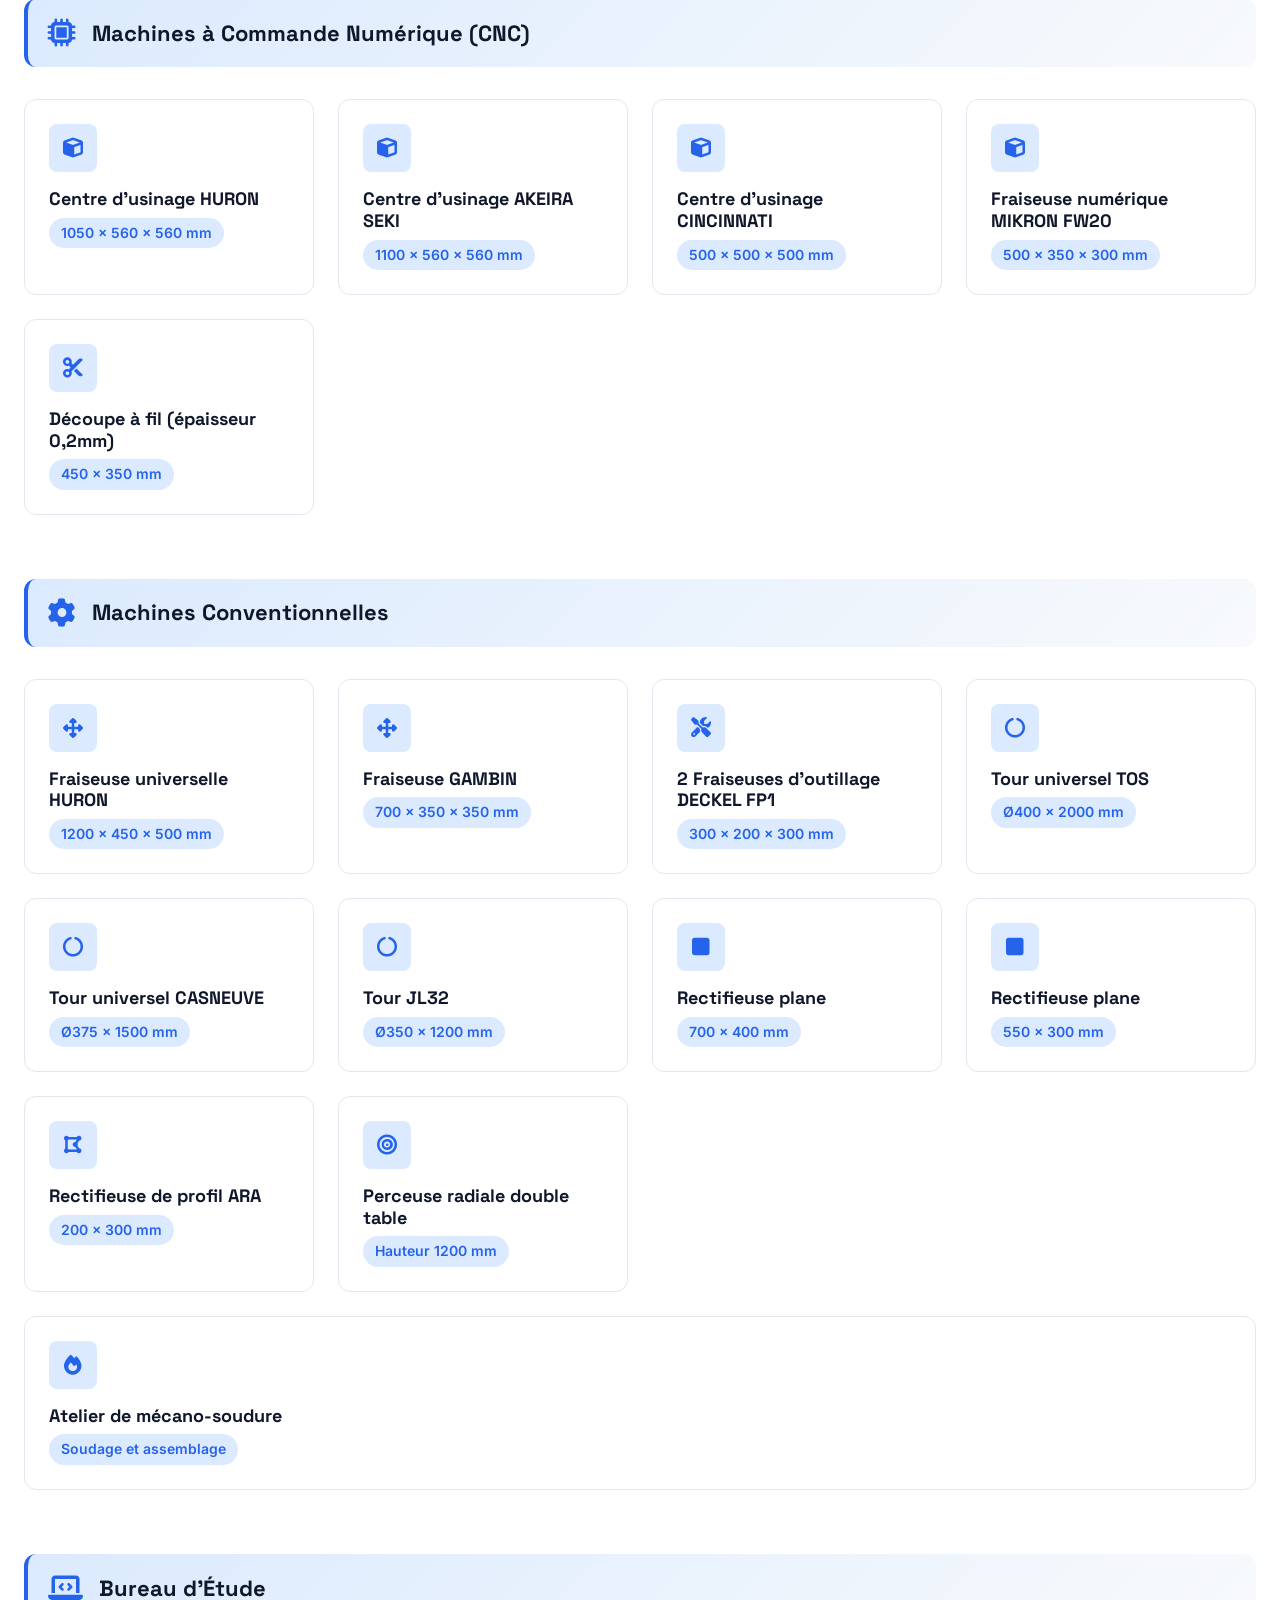
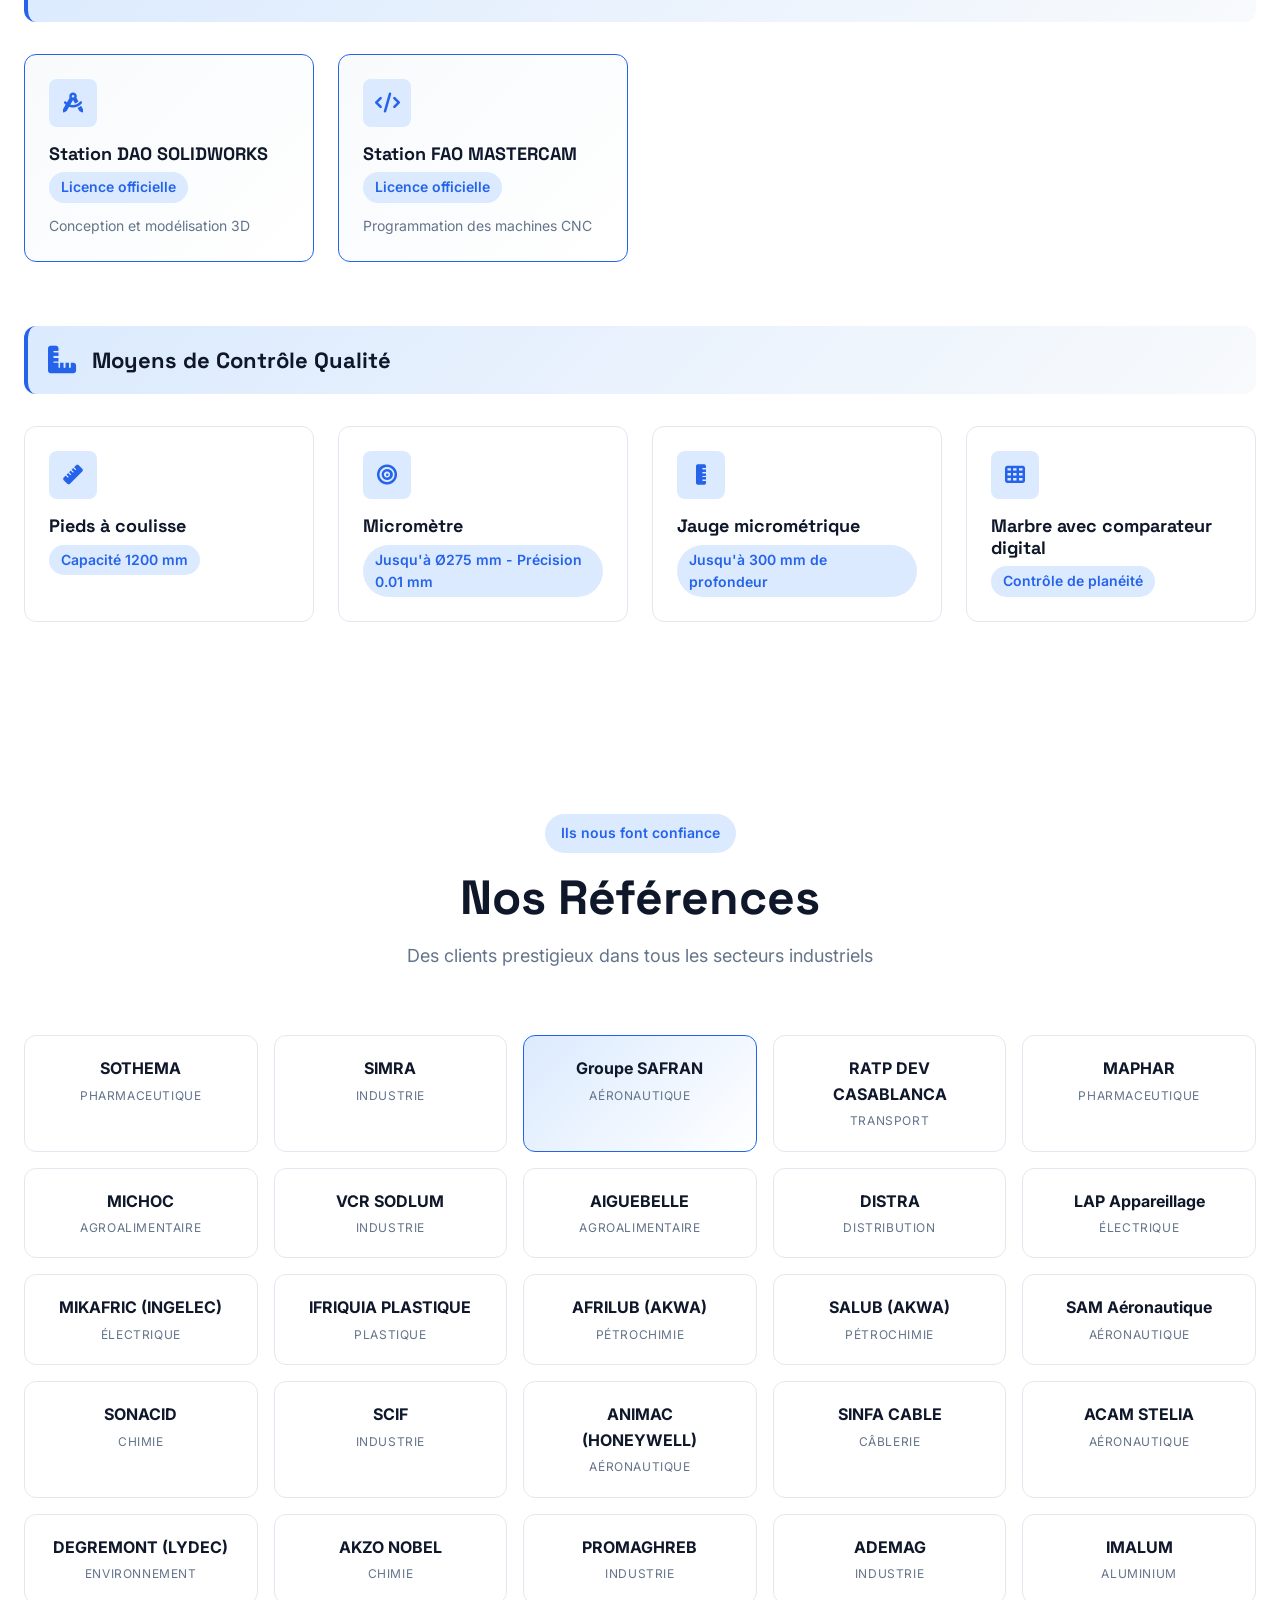
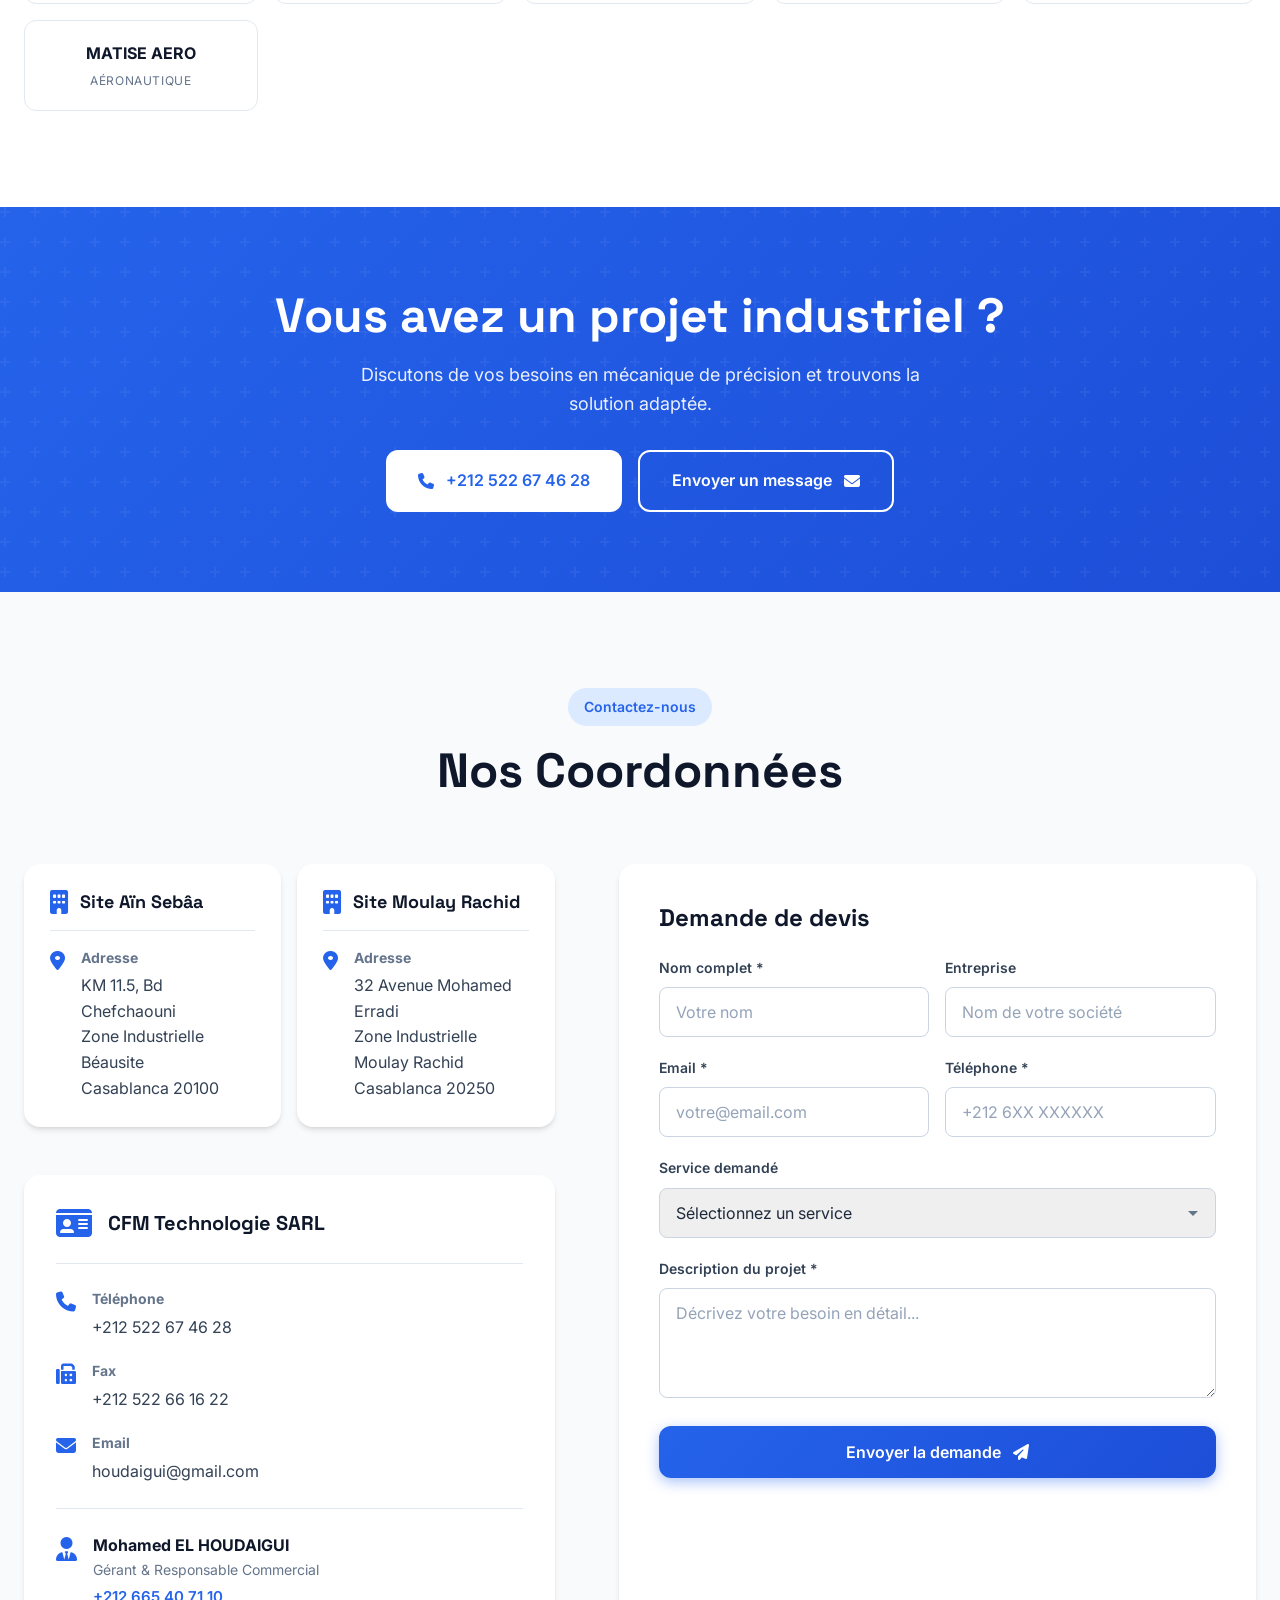
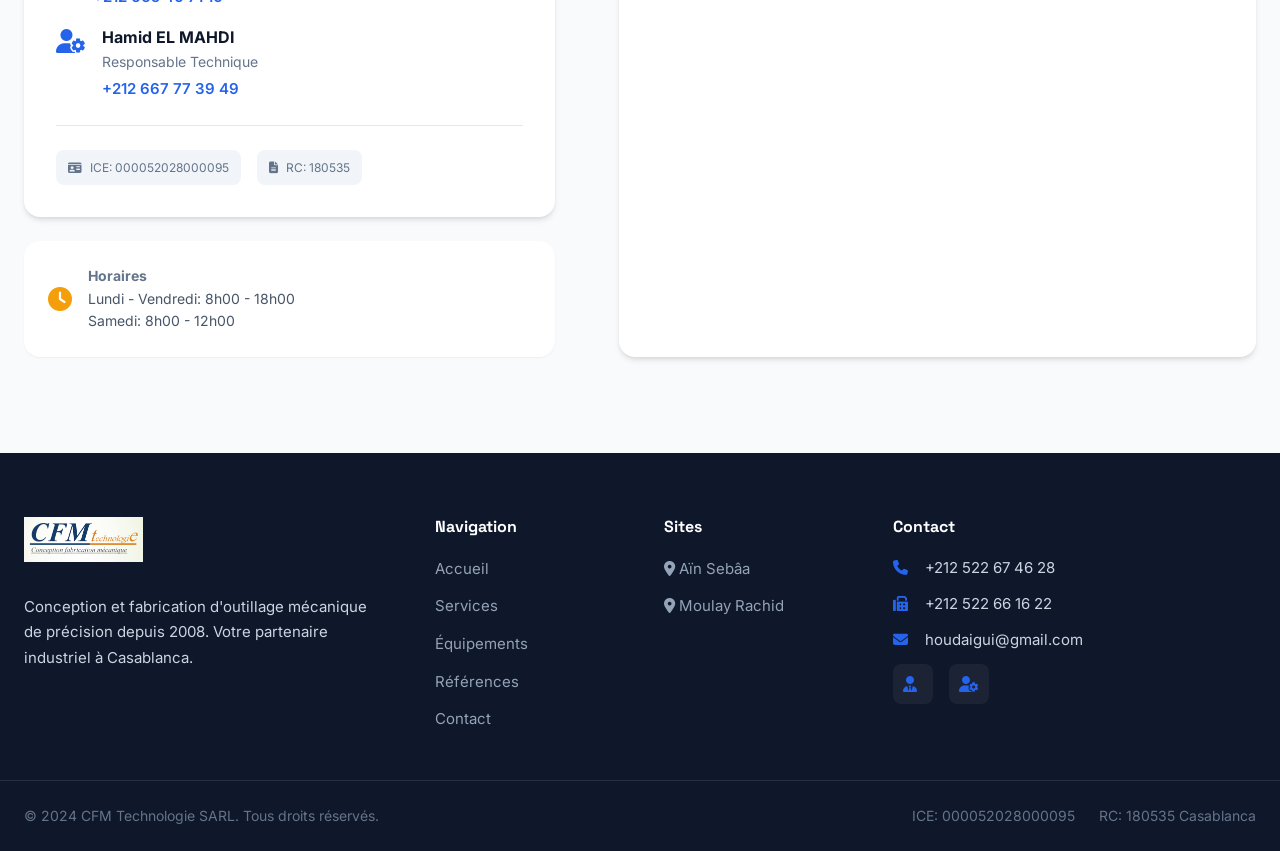
==== commit 7424ad87: "Section logos clients entre CFM Technologie SARL et Services - Nouvelle section 'clients-trust' posi" ====
--- a/index.html
+++ b/index.html
@@ -156,6 +156,41 @@
  </div>
  </section>
 
+ <!-- Section Clients Confiance -->
+ <section class="clients-trust">
+ <div class="container">
+ <div class="clients-header">
+ <span class="clients-tag">Ils nous font confiance</span>
+ </div>
+ <div class="clients-logos">
+ <div class="client-item">
+ <div class="client-logo-placeholder safran">SAFRAN</div>
+ </div>
+ <div class="client-item">
+ <div class="client-logo-placeholder">SOTHEMA</div>
+ </div>
+ <div class="client-item">
+ <div class="client-logo-placeholder">RATP DEV</div>
+ </div>
+ <div class="client-item">
+ <div class="client-logo-placeholder">AKZO NOBEL</div>
+ </div>
+ <div class="client-item">
+ <div class="client-logo-placeholder">ACAM</div>
+ </div>
+ <div class="client-item">
+ <div class="client-logo-placeholder">DEGREMONT</div>
+ </div>
+ <div class="client-item">
+ <div class="client-logo-placeholder">SAM</div>
+ </div>
+ <div class="client-item">
+ <div class="client-logo-placeholder">MAPHAR</div>
+ </div>
+ </div>
+ </div>
+ </section>
+
  <!-- Services Section -->
  <section id="services" class="services">
  <div class="container">
@@ -635,50 +670,6 @@
  </div>
  </div>
 
- <!-- Section Logos Clients -->
- <div class="footer-logos-section">
- <div class="container">
- <div class="logos-header">
- <span class="logos-tag">Ils nous font confiance</span>
- <h4>Nos Clients</h4>
- </div>
- <div class="logos-grid">
- <div class="client-logo" title="Groupe SAFRAN">
- <span class="logo-text-ref">SAFRAN</span>
- <span class="logo-sector">Aéronautique</span>
- </div>
- <div class="client-logo" title="AKZO NOBEL">
- <span class="logo-text-ref">AKZO NOBEL</span>
- <span class="logo-sector">Chimie</span>
- </div>
- <div class="client-logo" title="SOTHEMA">
- <span class="logo-text-ref">SOTHEMA</span>
- <span class="logo-sector">Pharmaceutique</span>
- </div>
- <div class="client-logo" title="RATP DEV">
- <span class="logo-text-ref">RATP DEV</span>
- <span class="logo-sector">Transport</span>
- </div>
- <div class="client-logo" title="ACAM STELIA">
- <span class="logo-text-ref">ACAM STELIA</span>
- <span class="logo-sector">Aéronautique</span>
- </div>
- <div class="client-logo" title="DEGREMONT">
- <span class="logo-text-ref">DEGREMONT</span>
- <span class="logo-sector">Environnement</span>
- </div>
- <div class="client-logo" title="SAM Aéronautique">
- <span class="logo-text-ref">SAM</span>
- <span class="logo-sector">Aéronautique</span>
- </div>
- <div class="client-logo" title="MAPHAR">
- <span class="logo-text-ref">MAPHAR</span>
- <span class="logo-sector">Pharmaceutique</span>
- </div>
- </div>
- </div>
- </div>
-
  <div class="footer-bottom">
  <div class="container">
  <div class="footer-bottom-content">
--- a/css/style.css
+++ b/css/style.css
@@ -1854,6 +1854,75 @@
 }
 
 /* ========================================
+| CLIENTS TRUST SECTION
+======================================== */
+.clients-trust {
+ background: var(--white);
+ padding: 2rem 0;
+ border-top: 1px solid var(--gray-200);
+ border-bottom: 1px solid var(--gray-200);
+}
+
+.clients-header {
+ text-align: center;
+ margin-bottom: 1.5rem;
+}
+
+.clients-tag {
+ display: inline-block;
+ font-size: 0.875rem;
+ font-weight: 600;
+ color: var(--gray-500);
+ text-transform: uppercase;
+ letter-spacing: 0.1em;
+}
+
+.clients-logos {
+ display: flex;
+ justify-content: center;
+ align-items: center;
+ flex-wrap: wrap;
+ gap: 2rem;
+}
+
+.client-item {
+ flex-shrink: 0;
+}
+
+.client-logo-placeholder {
+ font-family: var(--font-heading);
+ font-size: 1.25rem;
+ font-weight: 700;
+ color: var(--gray-400);
+ text-align: center;
+ padding: 0.5rem 1rem;
+ transition: var(--transition-base);
+ filter: grayscale(100%);
+ opacity: 0.7;
+}
+
+.client-logo-placeholder:hover {
+ color: var(--primary);
+ filter: grayscale(0%);
+ opacity: 1;
+}
+
+.client-logo-placeholder.safran {
+ font-weight: 800;
+ color: var(--gray-600);
+}
+
+@media (max-width: 768px) {
+ .clients-logos {
+ gap: 1rem;
+ }
+ 
+ .client-logo-placeholder {
+ font-size: 1rem;
+ }
+}
+
+/* ========================================
 | ABOUT SECTION
 ======================================== */
 .about {
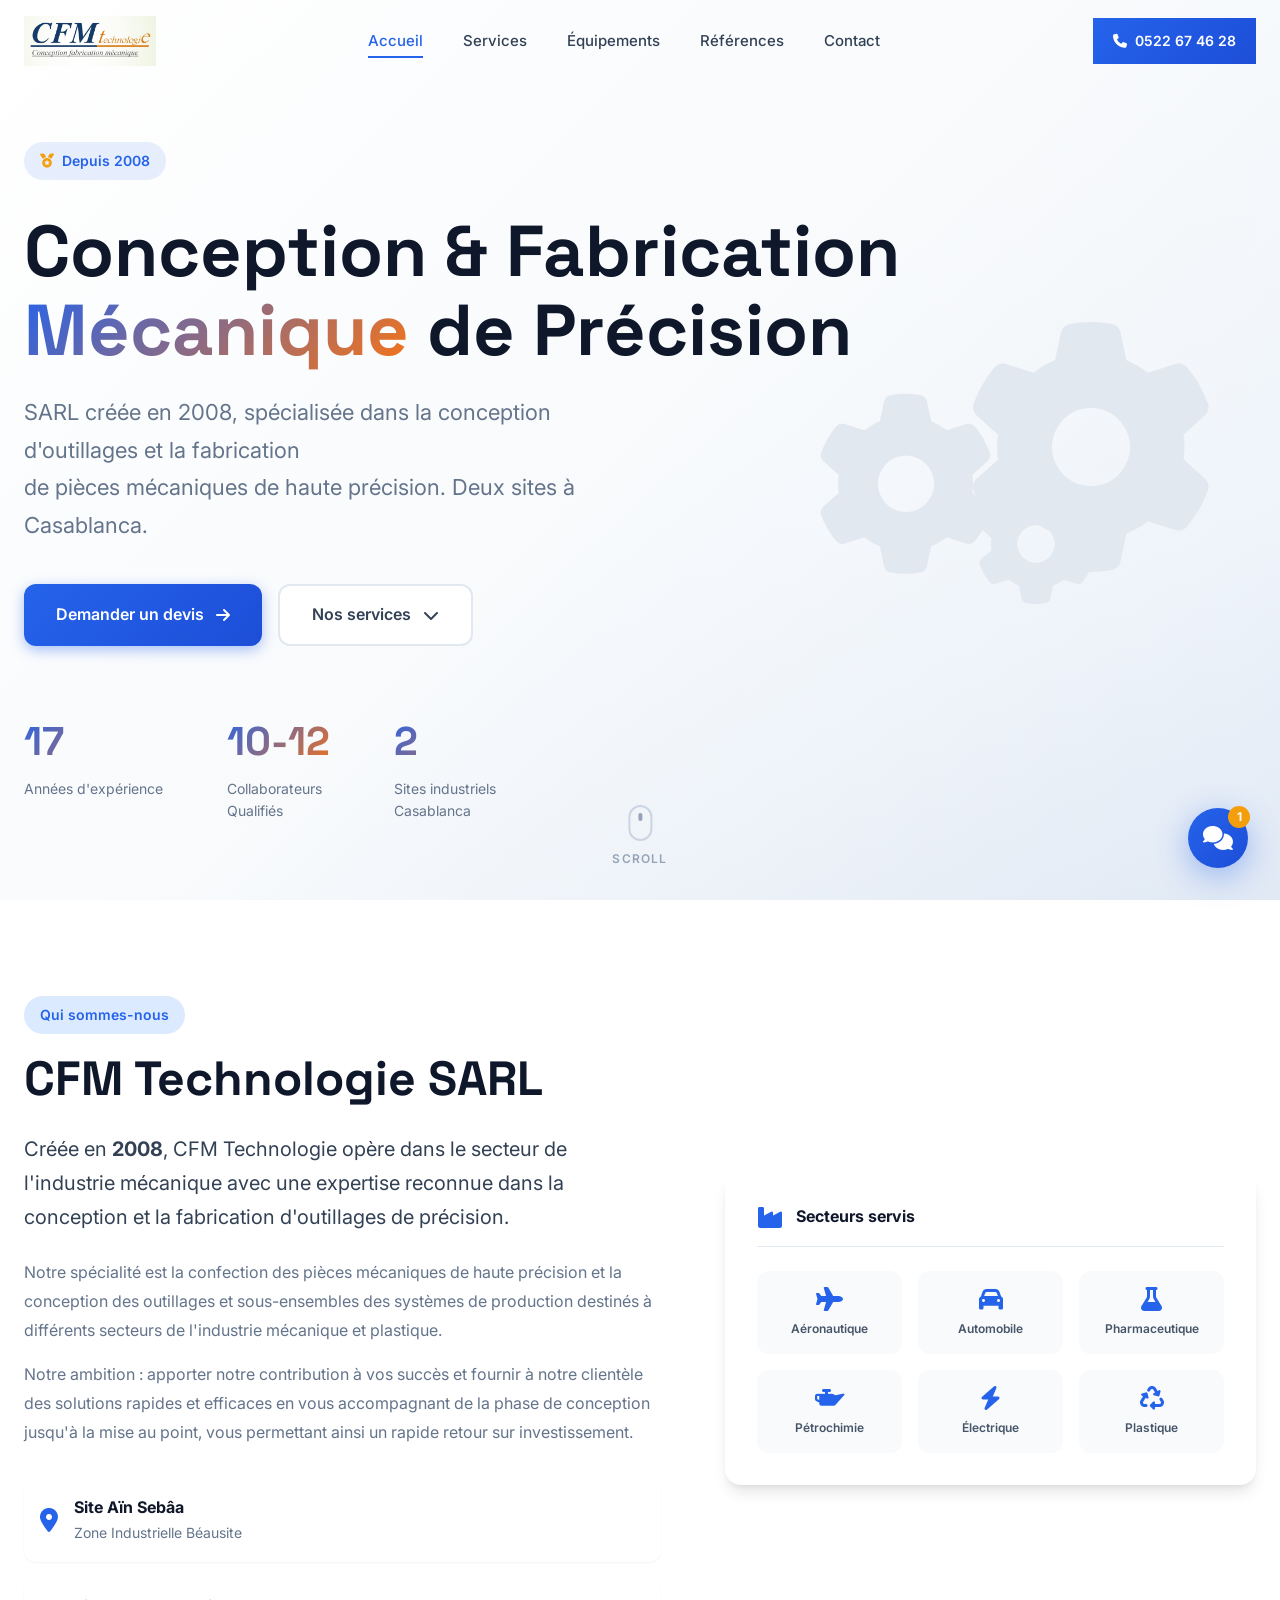
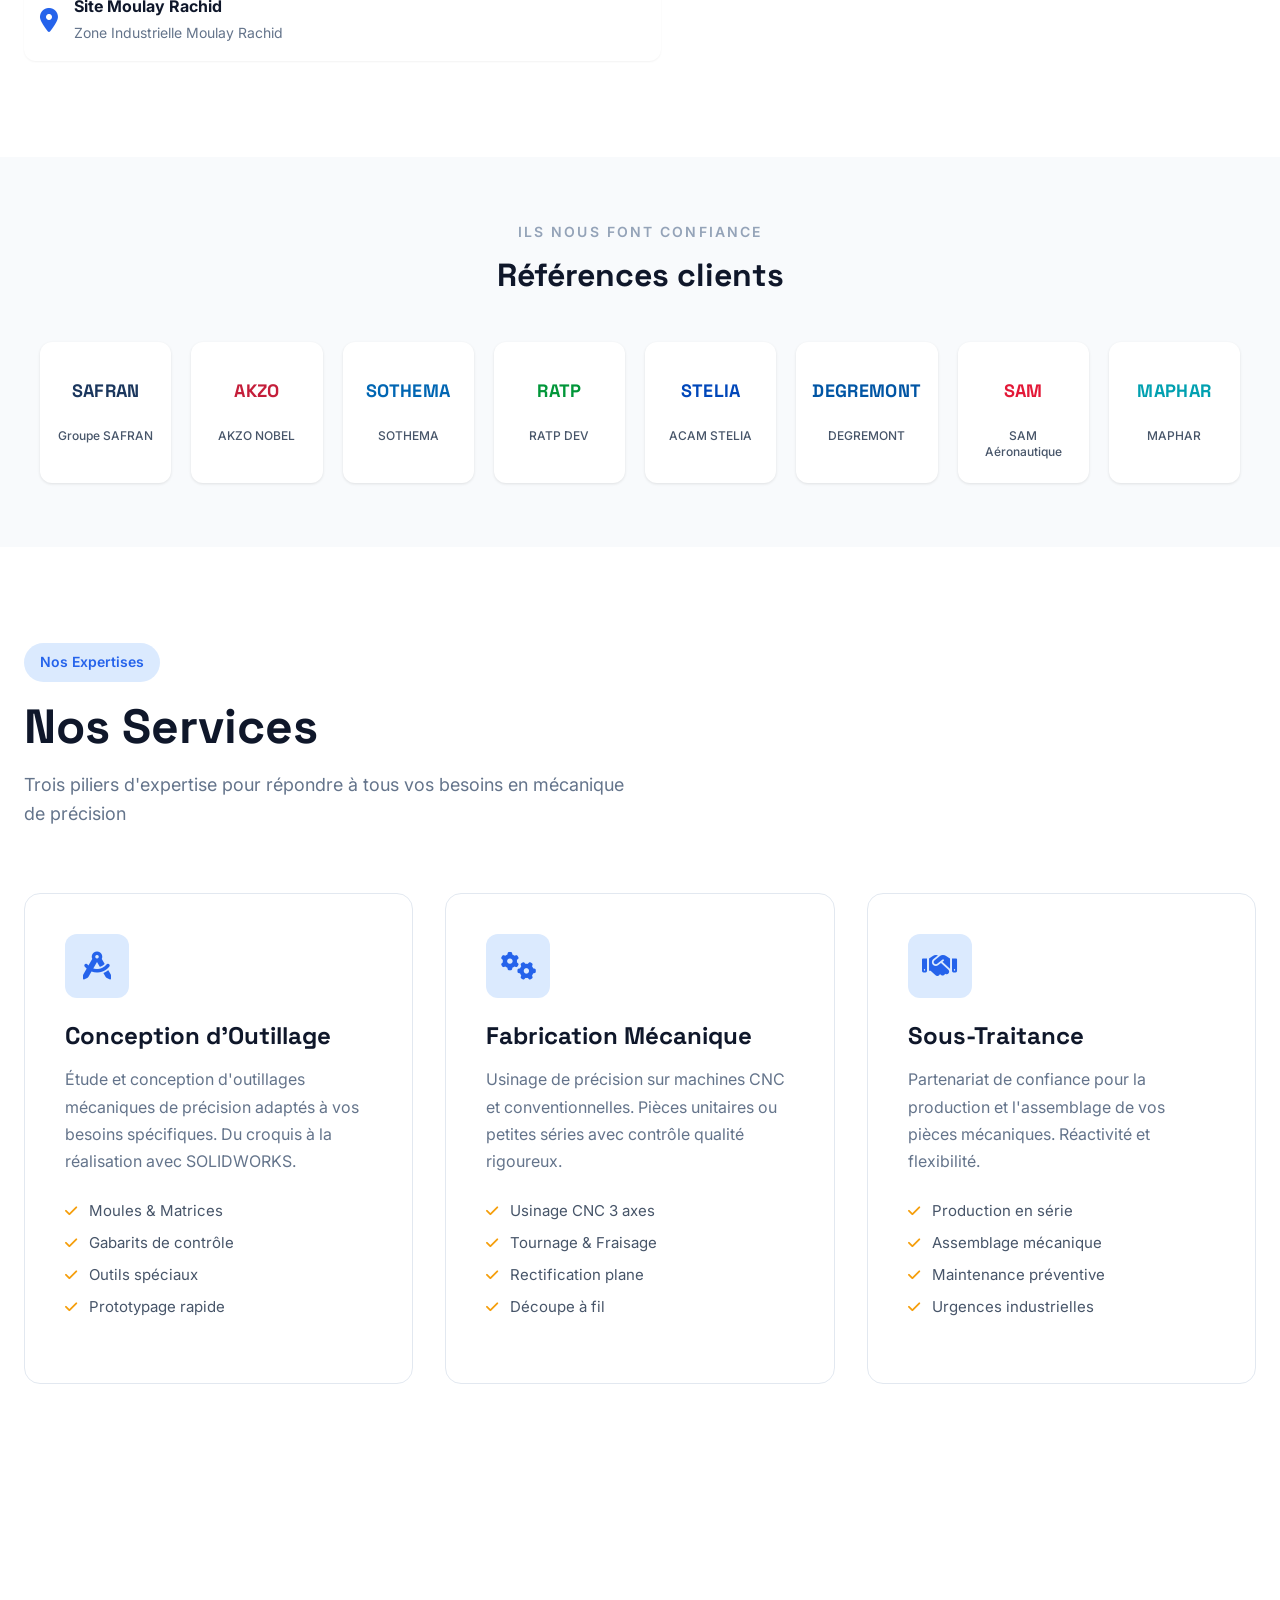
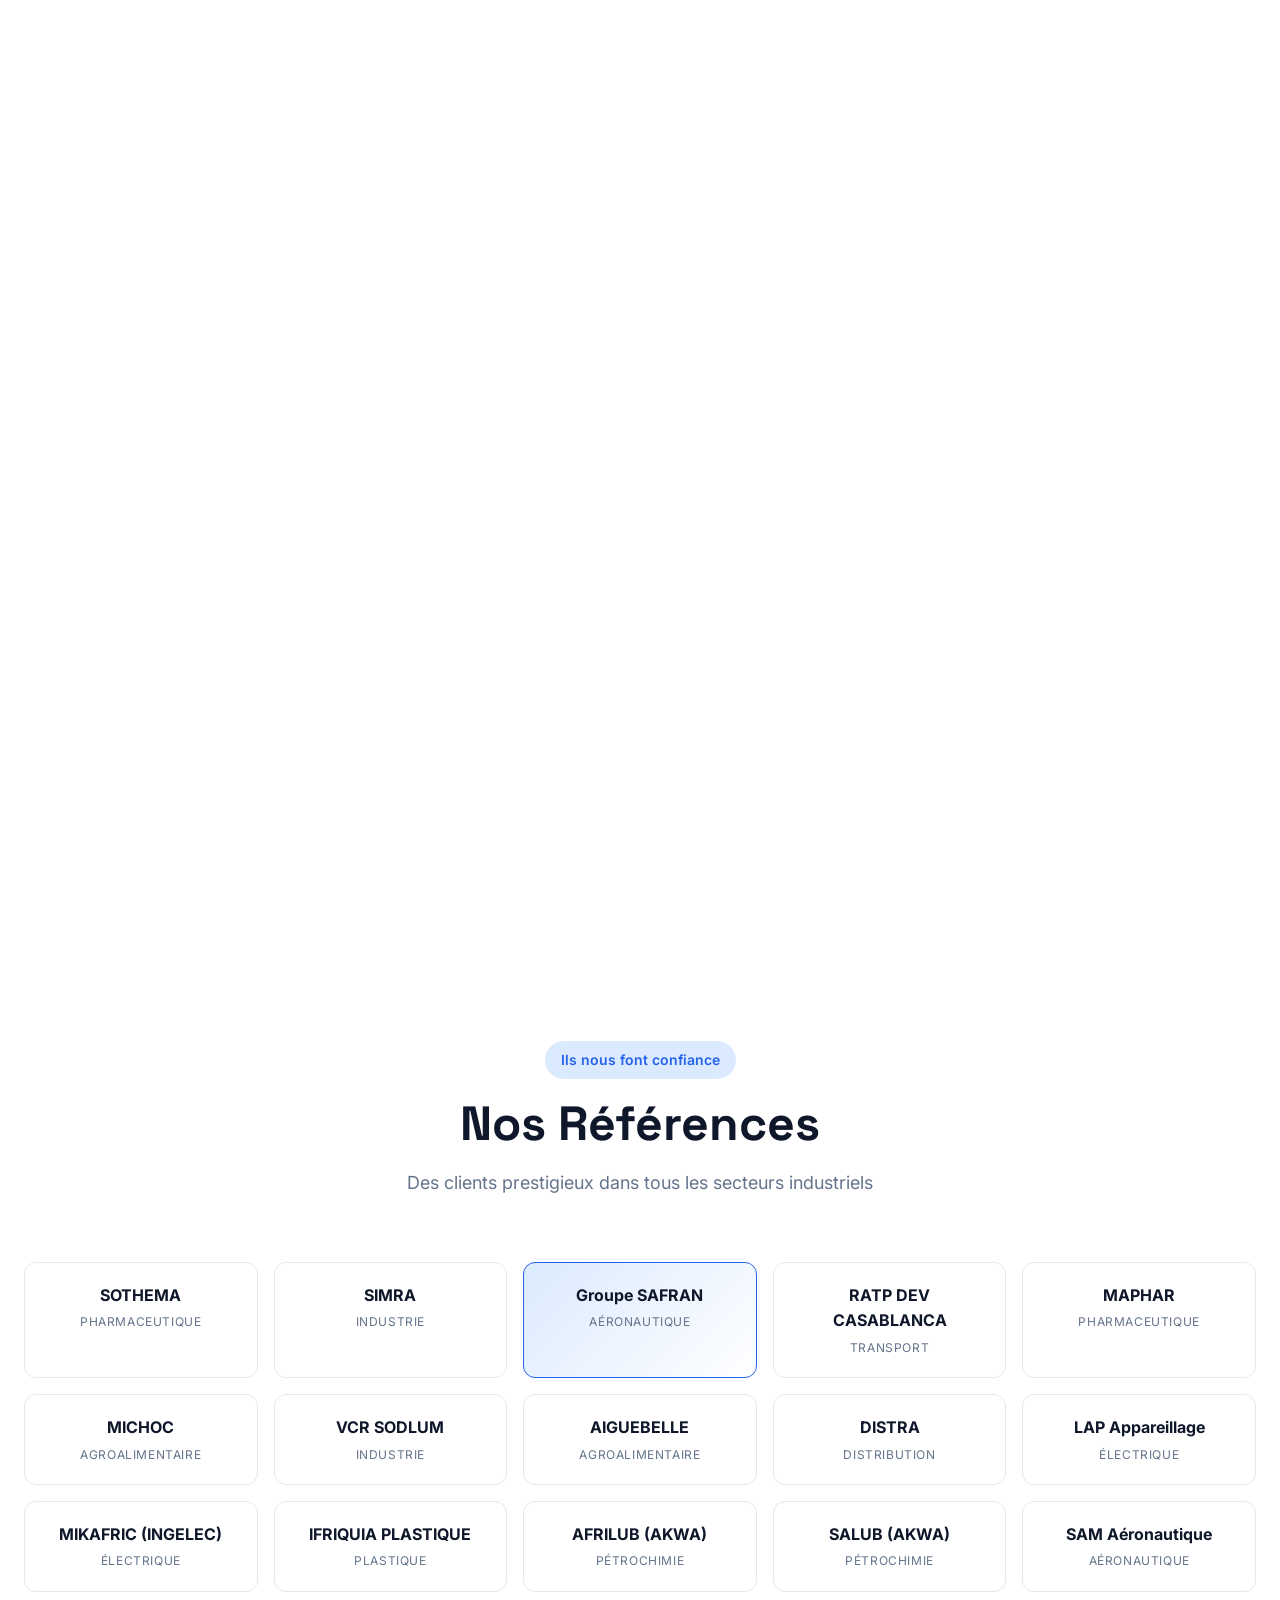
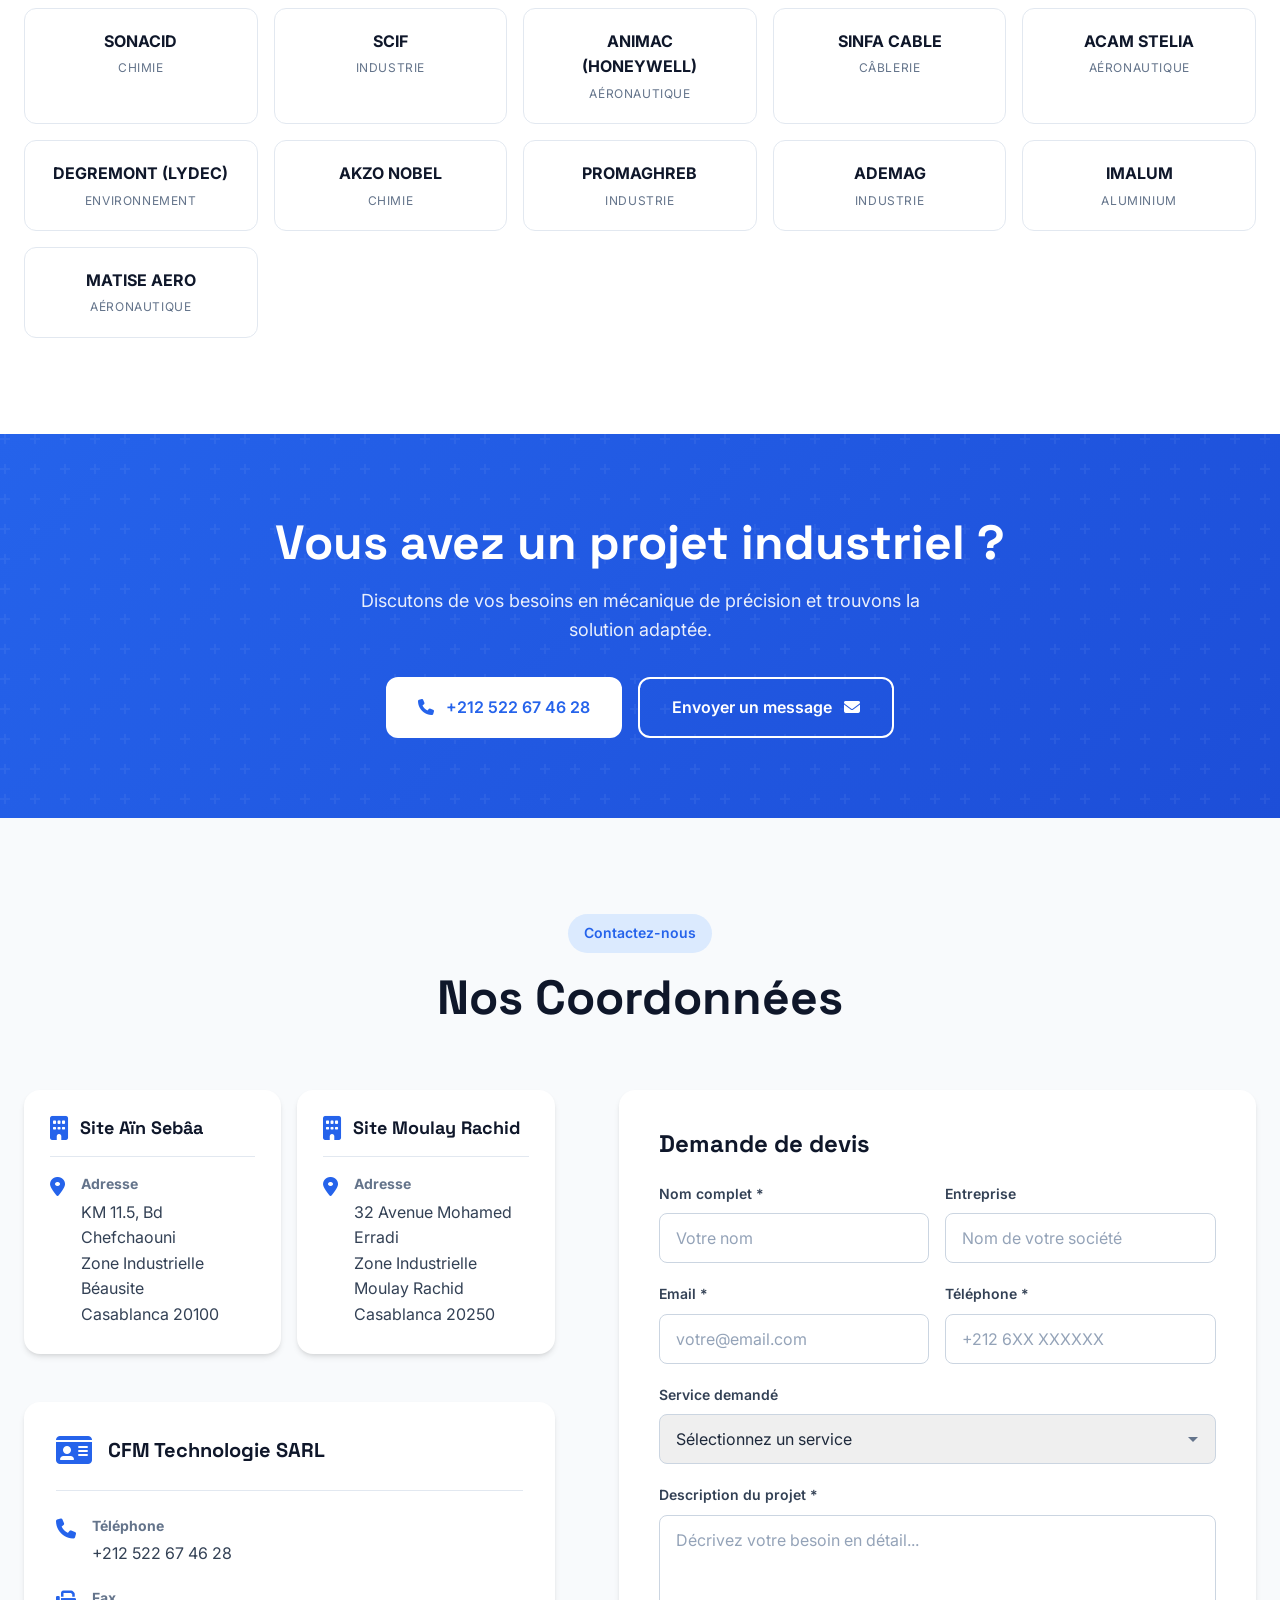
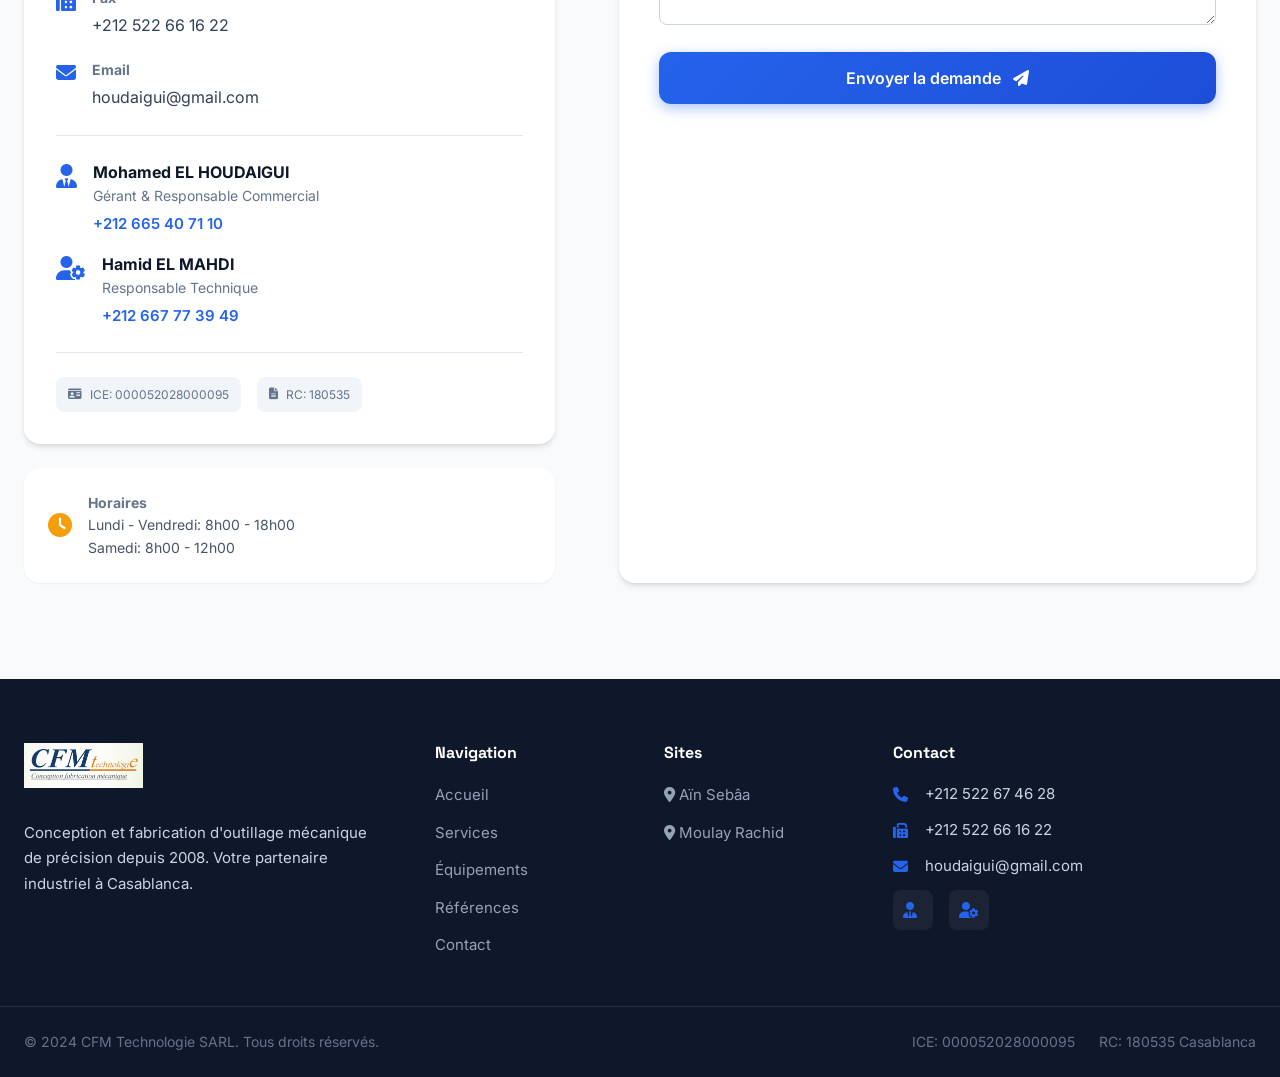
==== commit 06a9cd01: "Section références clients exactement comme demandé - Titre: 'ILS NOUS FONT CONFIANCE' + 'Références" ====
--- a/index.html
+++ b/index.html
@@ -160,32 +160,57 @@
  <section class="clients-trust">
  <div class="container">
  <div class="clients-header">
- <span class="clients-tag">Ils nous font confiance</span>
- </div>
- <div class="clients-logos">
- <div class="client-item">
- <div class="client-logo-placeholder safran">SAFRAN</div>
- </div>
- <div class="client-item">
- <div class="client-logo-placeholder">SOTHEMA</div>
- </div>
- <div class="client-item">
- <div class="client-logo-placeholder">RATP DEV</div>
- </div>
- <div class="client-item">
- <div class="client-logo-placeholder">AKZO NOBEL</div>
- </div>
- <div class="client-item">
- <div class="client-logo-placeholder">ACAM</div>
- </div>
- <div class="client-item">
- <div class="client-logo-placeholder">DEGREMONT</div>
- </div>
- <div class="client-item">
- <div class="client-logo-placeholder">SAM</div>
- </div>
- <div class="client-item">
- <div class="client-logo-placeholder">MAPHAR</div>
+ <span class="clients-subtitle">ILS NOUS FONT CONFIANCE</span>
+ <h2 class="clients-title">Références clients</h2>
+ </div>
+ <div class="clients-grid">
+ <div class="client-card">
+ <div class="client-logo-box">
+ <span class="logo-name" style="color: #1a365d;">SAFRAN</span>
+ </div>
+ <span class="client-name">Groupe SAFRAN</span>
+ </div>
+ <div class="client-card">
+ <div class="client-logo-box">
+ <span class="logo-name" style="color: #c41e3a;">AKZO</span>
+ </div>
+ <span class="client-name">AKZO NOBEL</span>
+ </div>
+ <div class="client-card">
+ <div class="client-logo-box">
+ <span class="logo-name" style="color: #0066b3;">SOTHEMA</span>
+ </div>
+ <span class="client-name">SOTHEMA</span>
+ </div>
+ <div class="client-card">
+ <div class="client-logo-box">
+ <span class="logo-name" style="color: #009639;">RATP</span>
+ </div>
+ <span class="client-name">RATP DEV</span>
+ </div>
+ <div class="client-card">
+ <div class="client-logo-box">
+ <span class="logo-name" style="color: #0047ba;">STELIA</span>
+ </div>
+ <span class="client-name">ACAM STELIA</span>
+ </div>
+ <div class="client-card">
+ <div class="client-logo-box">
+ <span class="logo-name" style="color: #0055a4;">DEGREMONT</span>
+ </div>
+ <span class="client-name">DEGREMONT</span>
+ </div>
+ <div class="client-card">
+ <div class="client-logo-box">
+ <span class="logo-name" style="color: #e31837;">SAM</span>
+ </div>
+ <span class="client-name">SAM Aéronautique</span>
+ </div>
+ <div class="client-card">
+ <div class="client-logo-box">
+ <span class="logo-name" style="color: #00a0b0;">MAPHAR</span>
+ </div>
+ <span class="client-name">MAPHAR</span>
  </div>
  </div>
  </div>
--- a/css/style.css
+++ b/css/style.css
@@ -1857,68 +1857,96 @@
 | CLIENTS TRUST SECTION
 ======================================== */
 .clients-trust {
- background: var(--white);
- padding: 2rem 0;
- border-top: 1px solid var(--gray-200);
- border-bottom: 1px solid var(--gray-200);
+ background: #f8fafc;
+ padding: 4rem 0;
 }
 
 .clients-header {
  text-align: center;
- margin-bottom: 1.5rem;
-}
-
-.clients-tag {
- display: inline-block;
+ margin-bottom: 3rem;
+}
+
+.clients-subtitle {
+ display: block;
  font-size: 0.875rem;
  font-weight: 600;
- color: var(--gray-500);
+ color: var(--gray-400);
  text-transform: uppercase;
- letter-spacing: 0.1em;
-}
-
-.clients-logos {
+ letter-spacing: 0.15em;
+ margin-bottom: 0.75rem;
+}
+
+.clients-title {
+ font-size: 2rem;
+ font-weight: 700;
+ color: var(--gray-900);
+}
+
+.clients-grid {
+ display: grid;
+ grid-template-columns: repeat(8, 1fr);
+ gap: 1.25rem;
+ max-width: 1200px;
+ margin: 0 auto;
+}
+
+.client-card {
+ background: var(--white);
+ border-radius: 0.75rem;
+ padding: 1.5rem 1rem;
+ box-shadow: 0 1px 3px rgba(0, 0, 0, 0.1);
+ transition: var(--transition-base);
  display: flex;
+ flex-direction: column;
+ align-items: center;
+ gap: 0.75rem;
+}
+
+.client-card:hover {
+ box-shadow: 0 4px 12px rgba(0, 0, 0, 0.1);
+ transform: translateY(-2px);
+}
+
+.client-logo-box {
+ height: 50px;
+ display: flex;
+ align-items: center;
  justify-content: center;
- align-items: center;
- flex-wrap: wrap;
- gap: 2rem;
-}
-
-.client-item {
- flex-shrink: 0;
-}
-
-.client-logo-placeholder {
+}
+
+.logo-name {
  font-family: var(--font-heading);
- font-size: 1.25rem;
- font-weight: 700;
- color: var(--gray-400);
+ font-size: 1.125rem;
+ font-weight: 800;
+ letter-spacing: 0.02em;
+}
+
+.client-name {
+ font-size: 0.75rem;
+ font-weight: 500;
+ color: var(--gray-600);
  text-align: center;
- padding: 0.5rem 1rem;
- transition: var(--transition-base);
- filter: grayscale(100%);
- opacity: 0.7;
-}
-
-.client-logo-placeholder:hover {
- color: var(--primary);
- filter: grayscale(0%);
- opacity: 1;
-}
-
-.client-logo-placeholder.safran {
- font-weight: 800;
- color: var(--gray-600);
+ line-height: 1.3;
+}
+
+@media (max-width: 1200px) {
+ .clients-grid {
+ grid-template-columns: repeat(4, 1fr);
+ }
 }
 
 @media (max-width: 768px) {
- .clients-logos {
+ .clients-grid {
+ grid-template-columns: repeat(2, 1fr);
  gap: 1rem;
  }
  
- .client-logo-placeholder {
- font-size: 1rem;
+ .clients-trust {
+ padding: 3rem 0;
+ }
+ 
+ .clients-title {
+ font-size: 1.5rem;
  }
 }
 
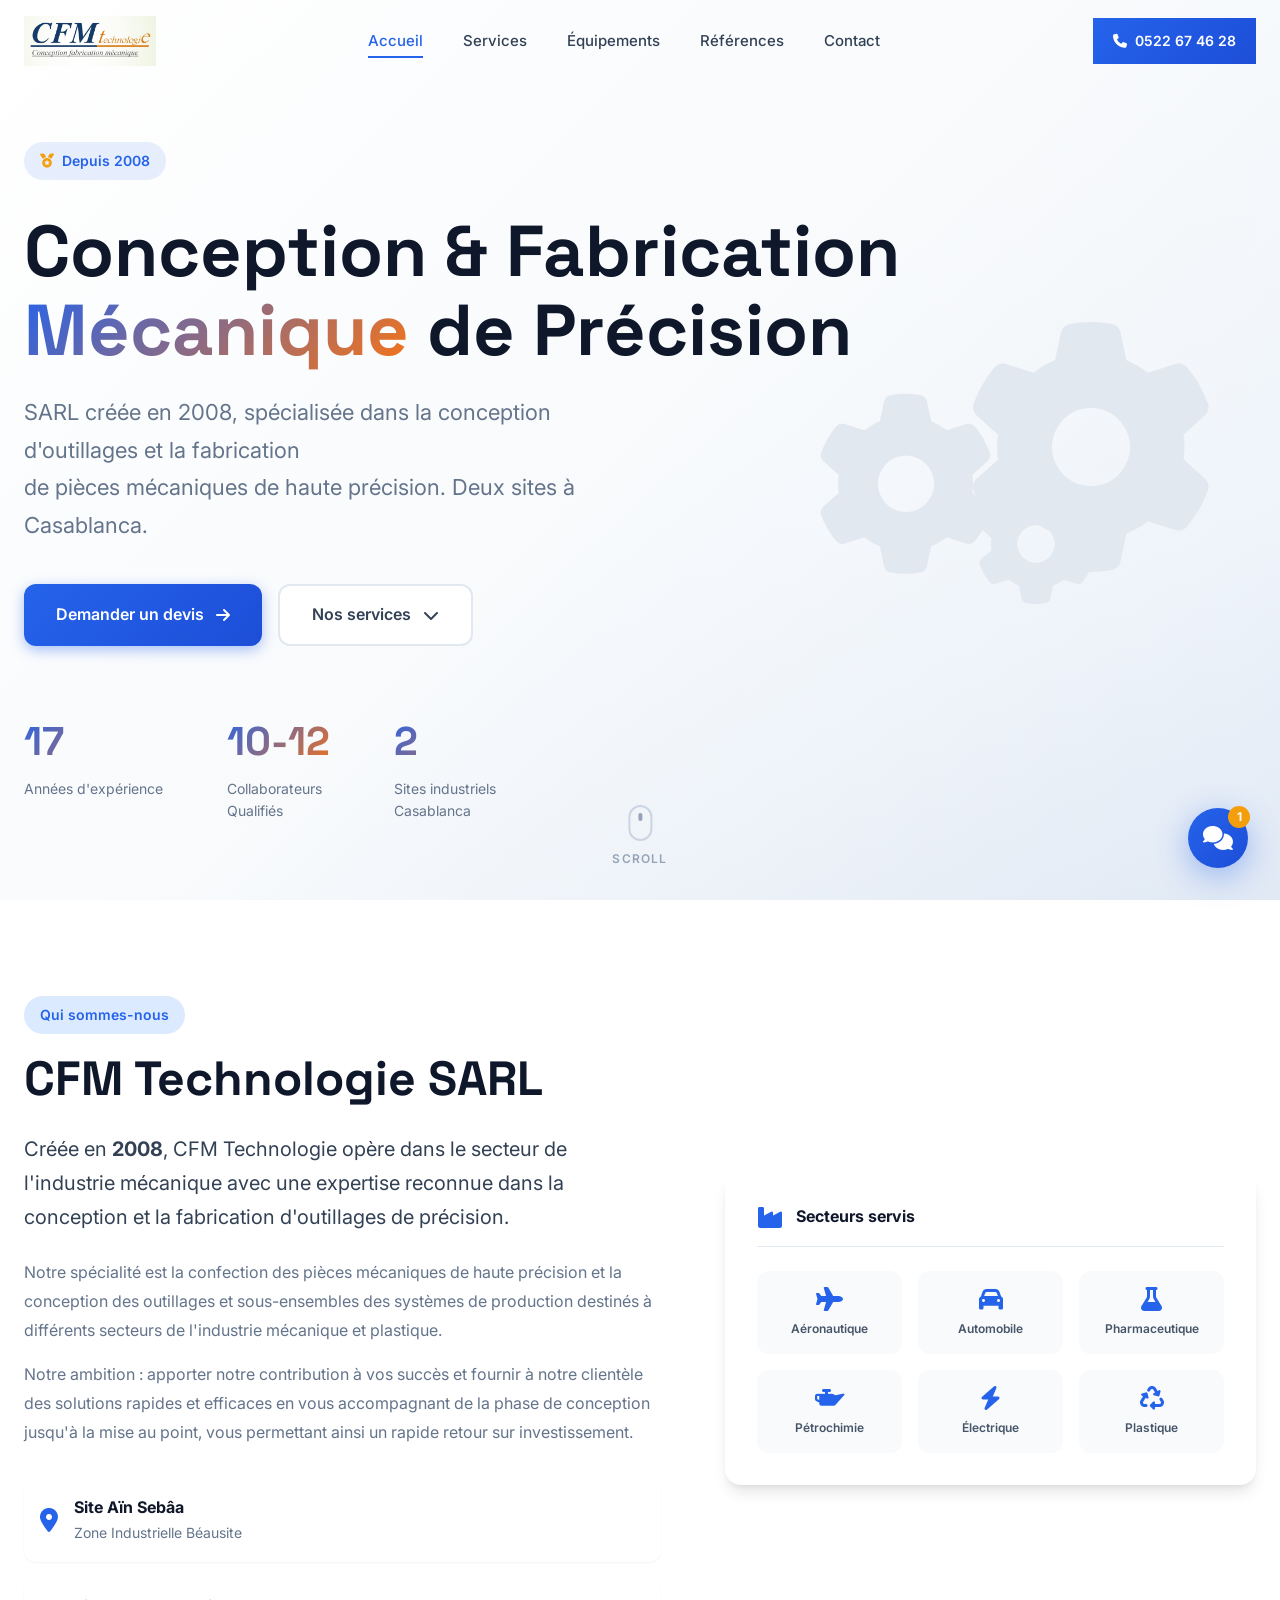
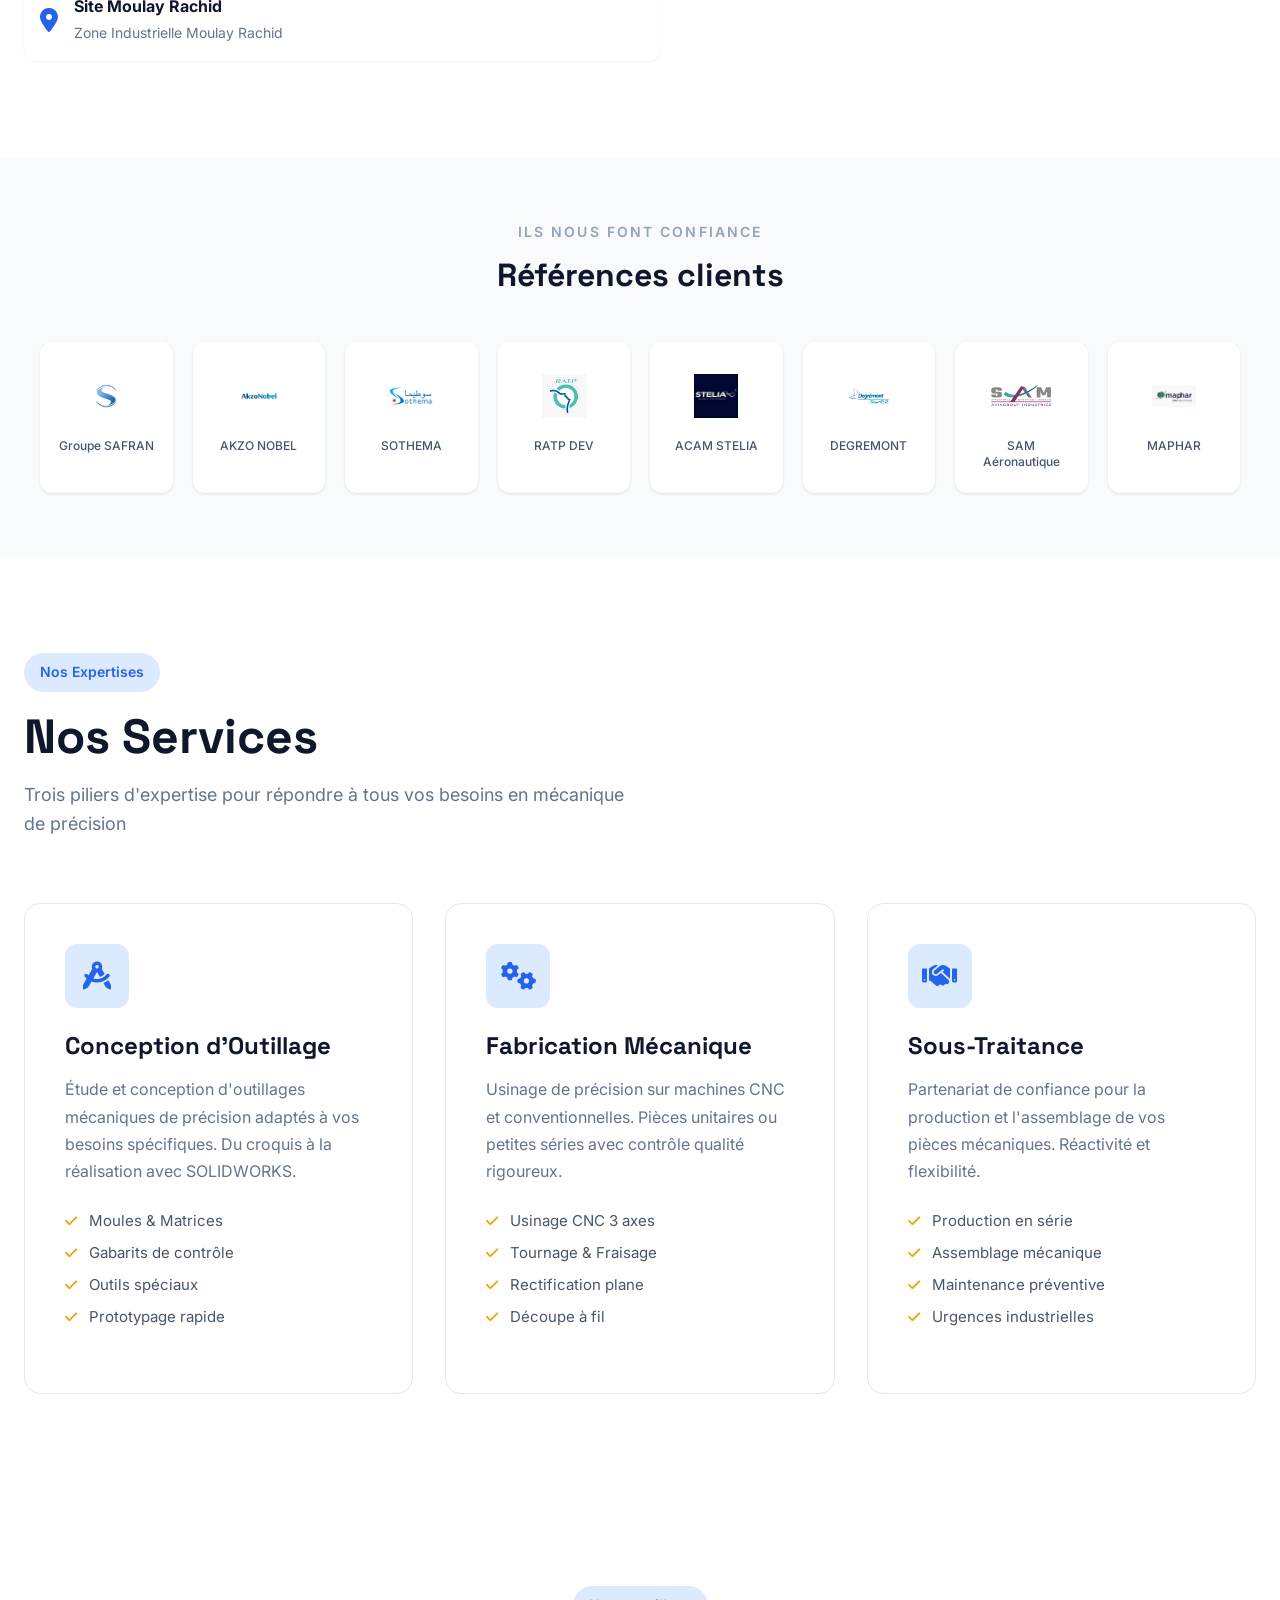
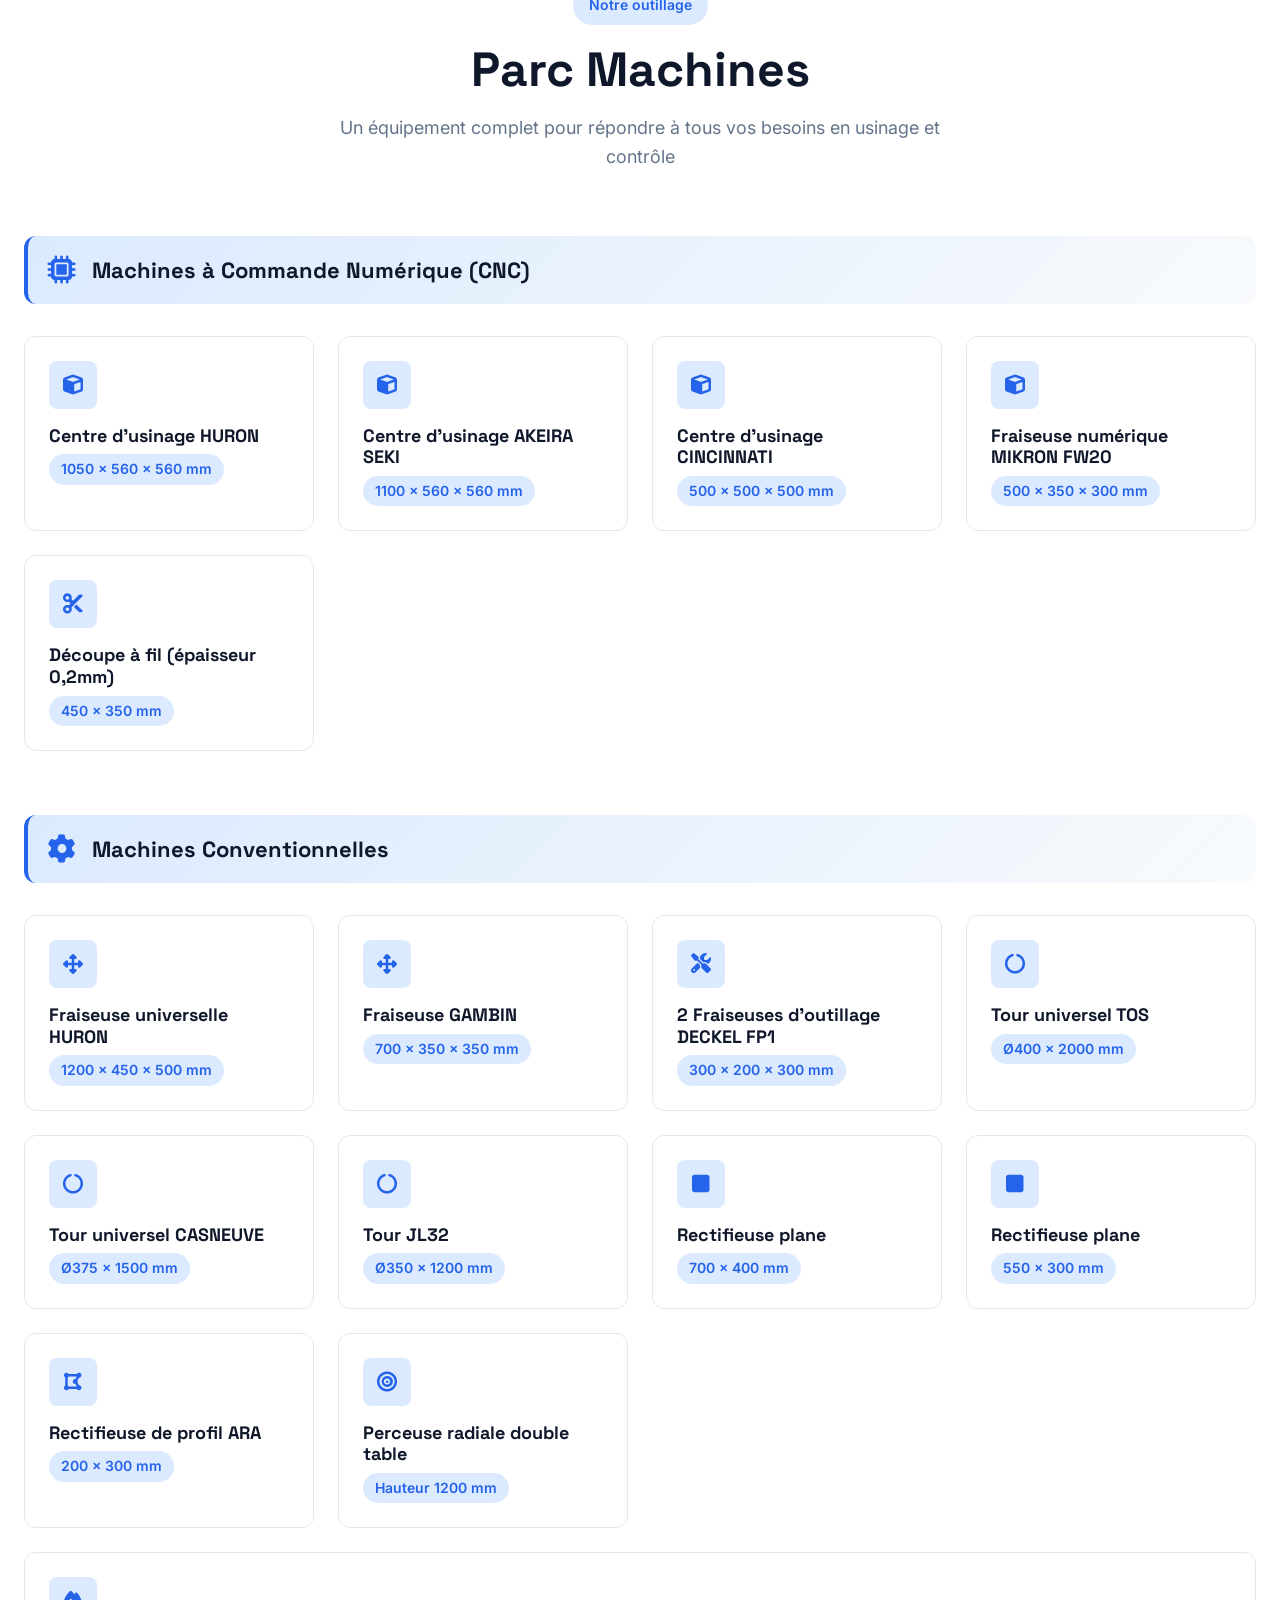
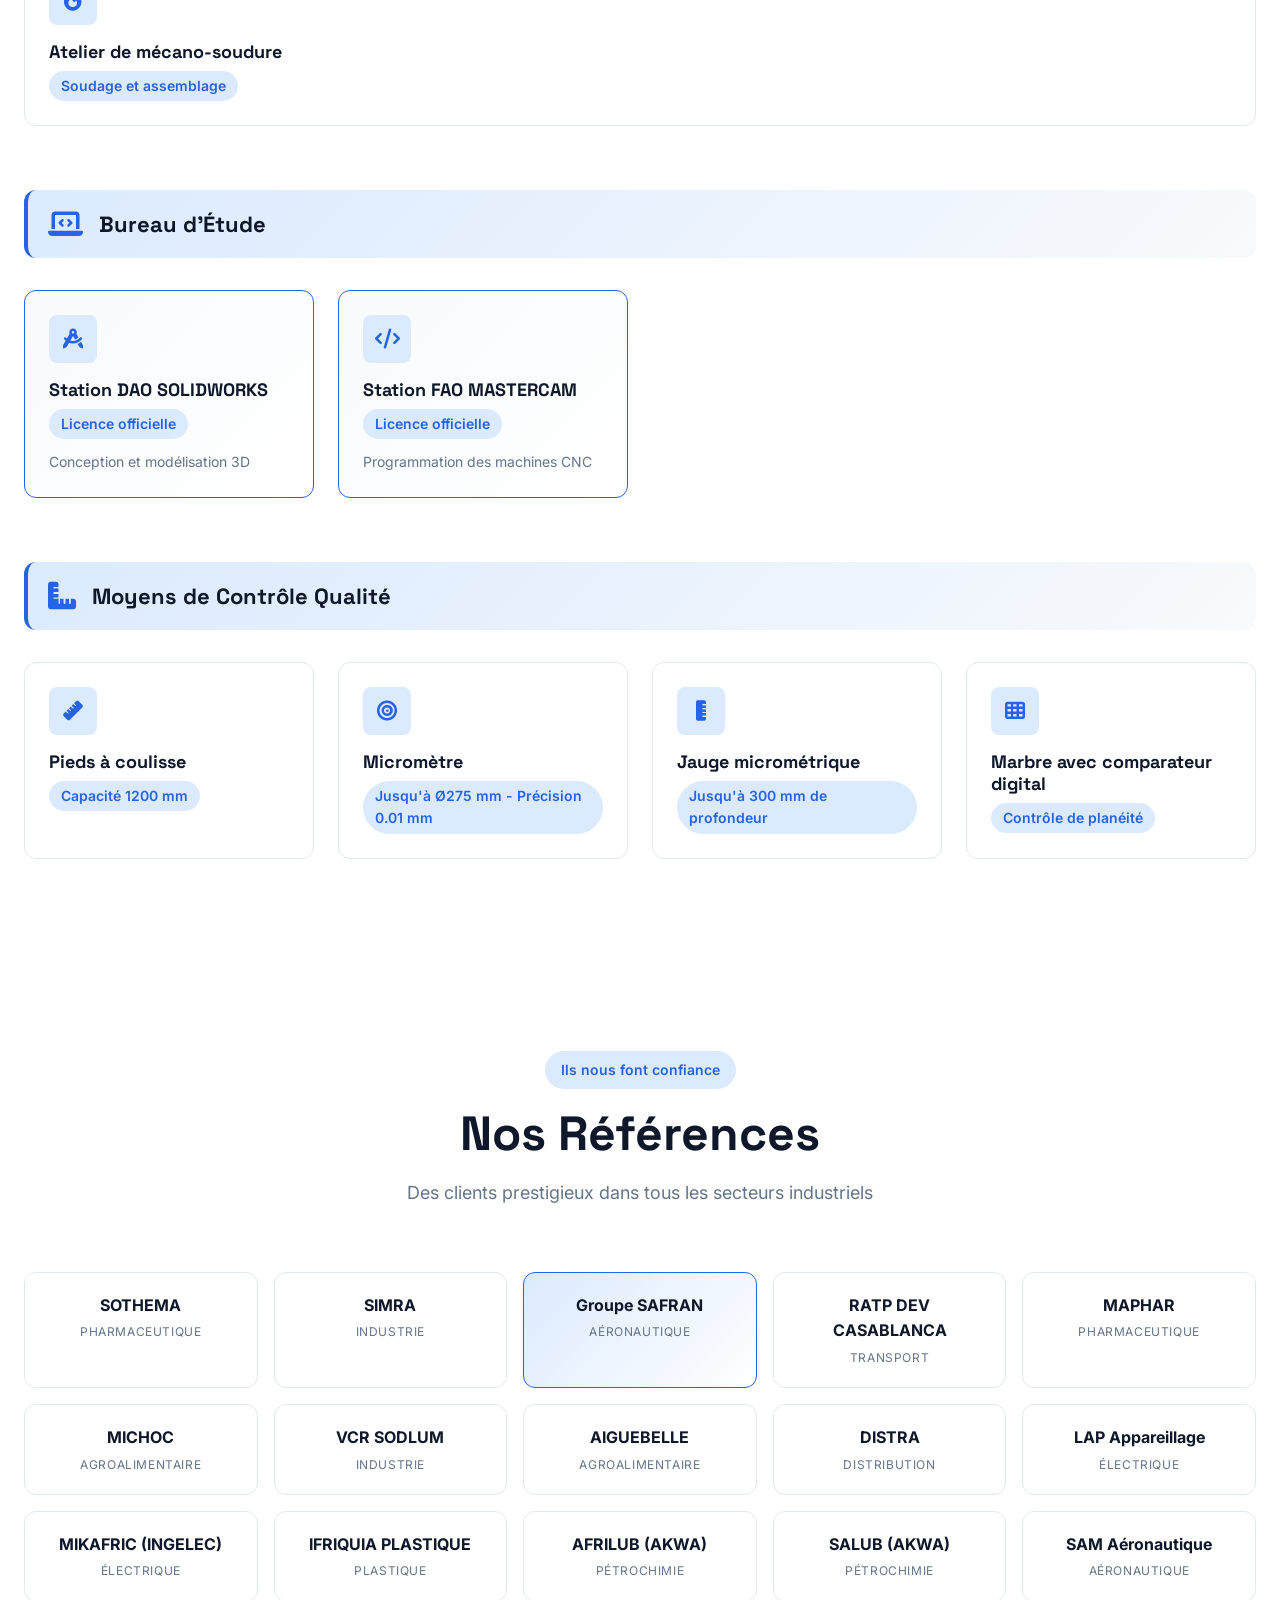
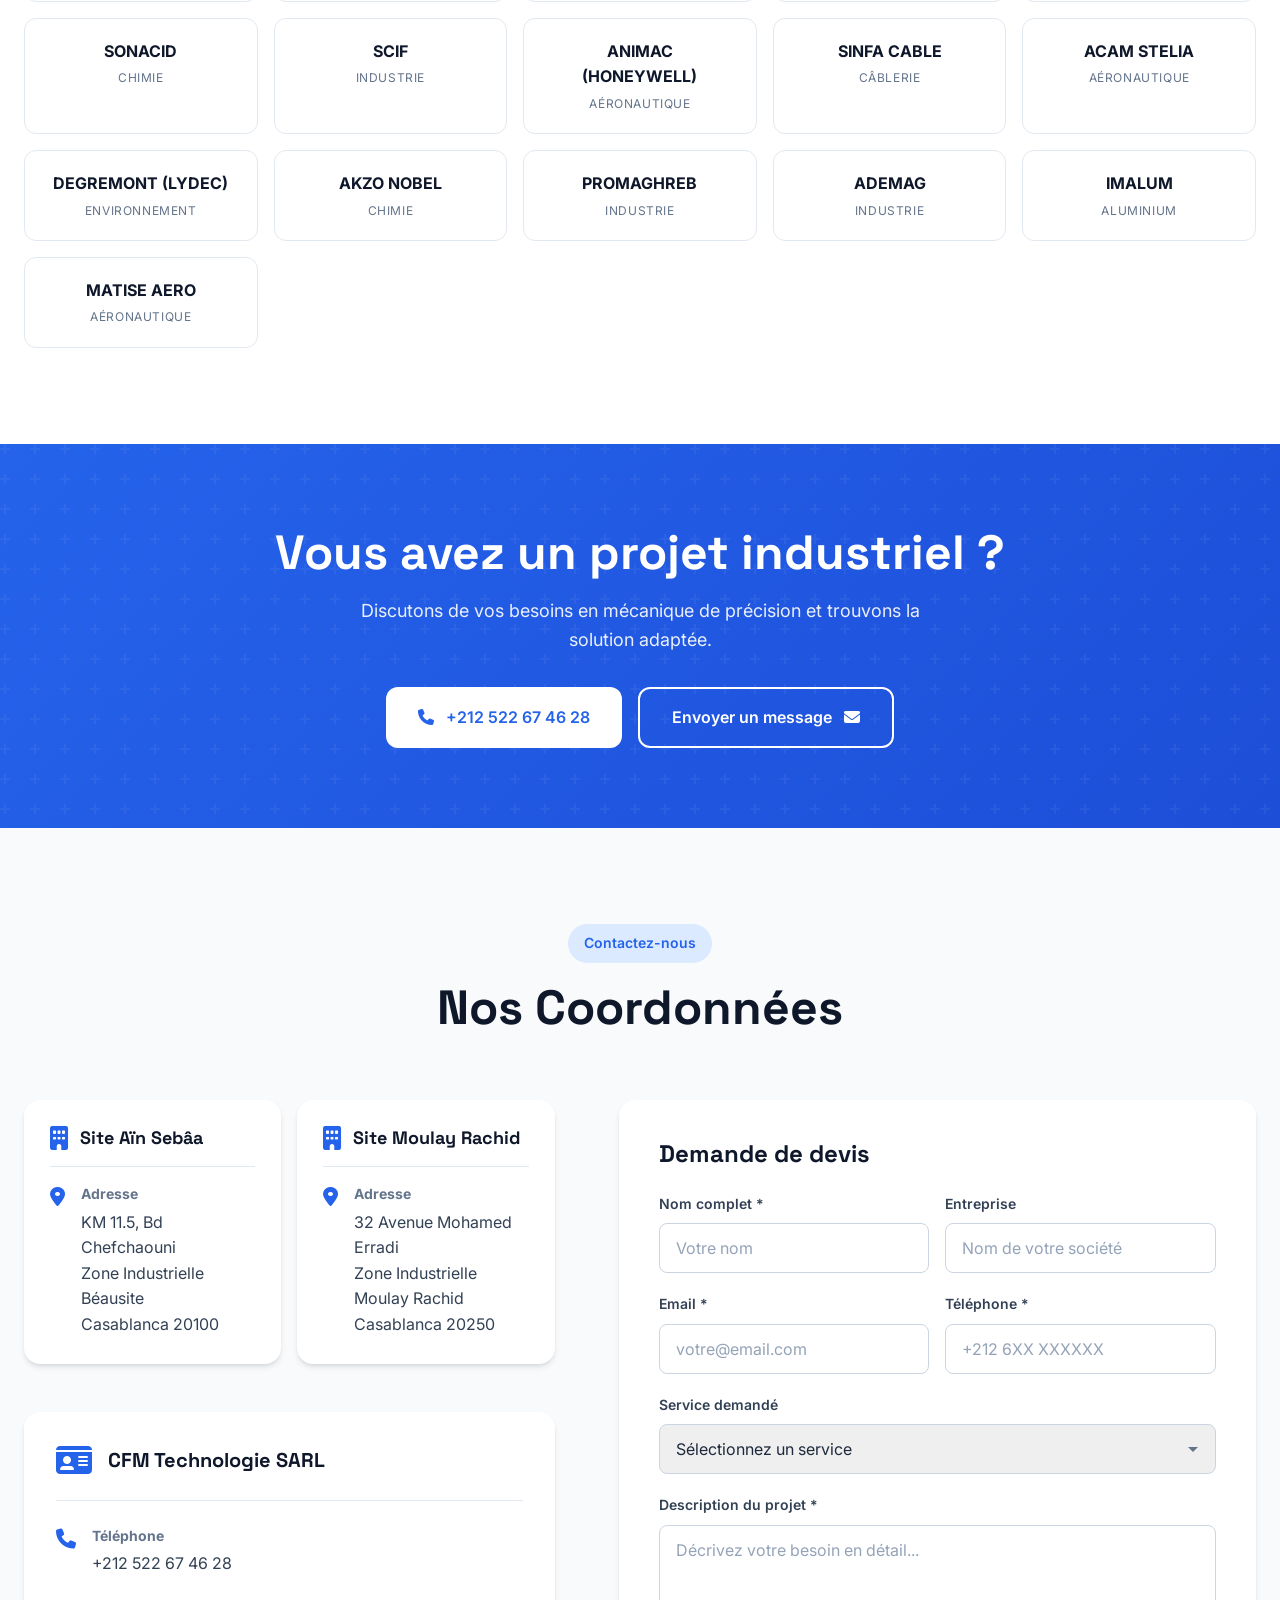
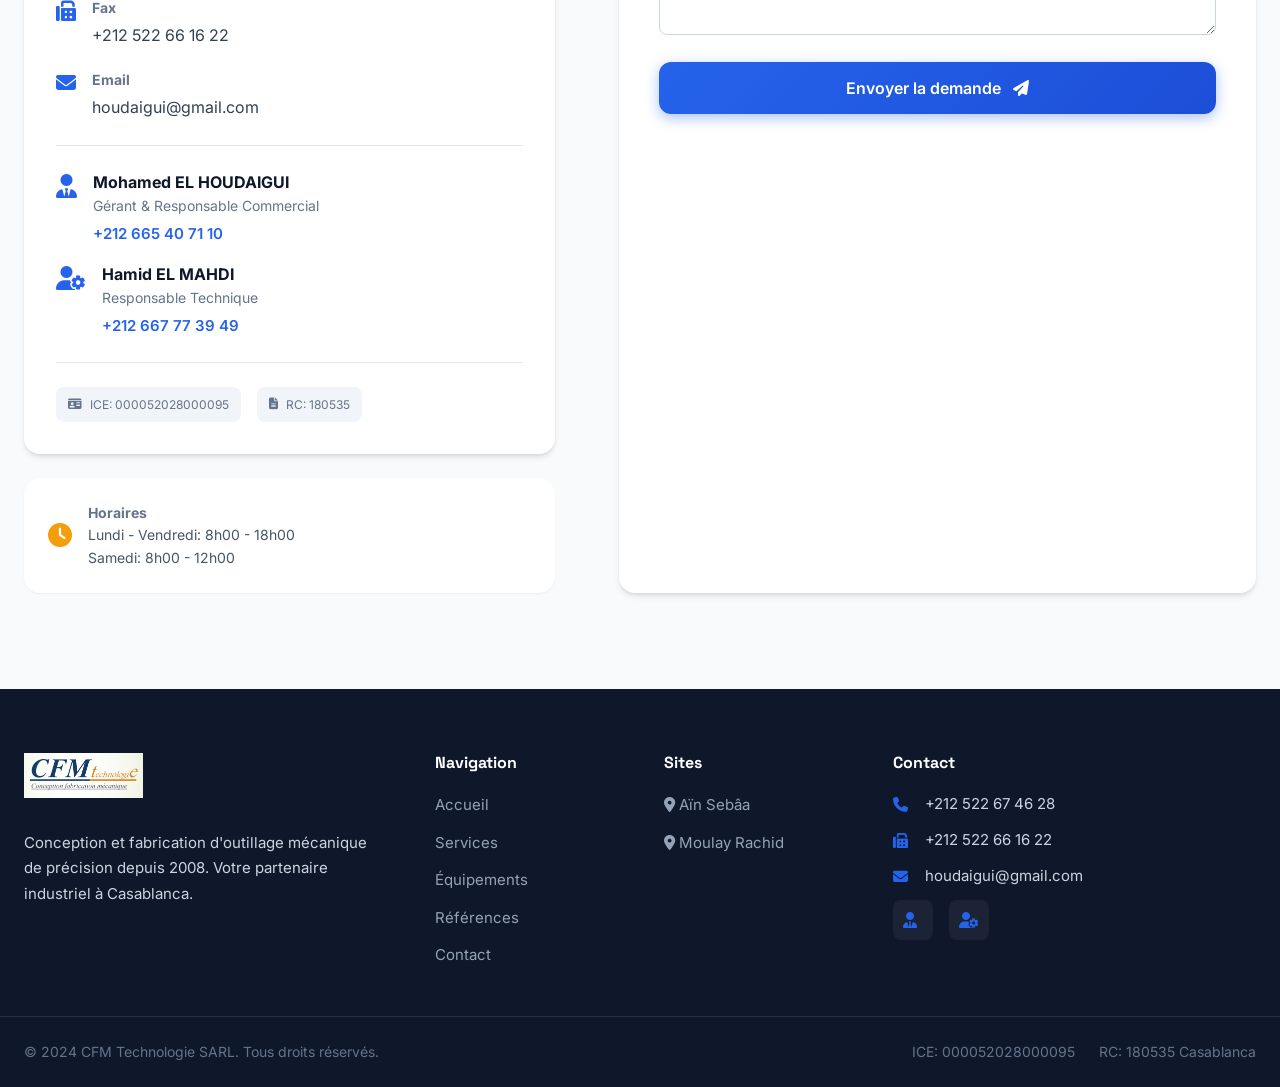
==== commit 73c7143f: "Remplacement textes par logos clients réels - 8 logos intégrés dans assets/logos/ - CSS mis à jour p" ====
--- a/index.html
+++ b/index.html
@@ -166,49 +166,49 @@
  <div class="clients-grid">
  <div class="client-card">
  <div class="client-logo-box">
- <span class="logo-name" style="color: #1a365d;">SAFRAN</span>
+ <img src="assets/logos/logo1.png" alt="Groupe SAFRAN" class="client-logo-img">
  </div>
  <span class="client-name">Groupe SAFRAN</span>
  </div>
  <div class="client-card">
  <div class="client-logo-box">
- <span class="logo-name" style="color: #c41e3a;">AKZO</span>
+ <img src="assets/logos/logo2.png" alt="AKZO NOBEL" class="client-logo-img">
  </div>
  <span class="client-name">AKZO NOBEL</span>
  </div>
  <div class="client-card">
  <div class="client-logo-box">
- <span class="logo-name" style="color: #0066b3;">SOTHEMA</span>
+ <img src="assets/logos/logo3.png" alt="SOTHEMA" class="client-logo-img">
  </div>
  <span class="client-name">SOTHEMA</span>
  </div>
  <div class="client-card">
  <div class="client-logo-box">
- <span class="logo-name" style="color: #009639;">RATP</span>
+ <img src="assets/logos/logo4.webp" alt="RATP DEV" class="client-logo-img">
  </div>
  <span class="client-name">RATP DEV</span>
  </div>
  <div class="client-card">
  <div class="client-logo-box">
- <span class="logo-name" style="color: #0047ba;">STELIA</span>
+ <img src="assets/logos/logo5.webp" alt="ACAM STELIA" class="client-logo-img">
  </div>
  <span class="client-name">ACAM STELIA</span>
  </div>
  <div class="client-card">
  <div class="client-logo-box">
- <span class="logo-name" style="color: #0055a4;">DEGREMONT</span>
+ <img src="assets/logos/logo6.png" alt="DEGREMONT" class="client-logo-img">
  </div>
  <span class="client-name">DEGREMONT</span>
  </div>
  <div class="client-card">
  <div class="client-logo-box">
- <span class="logo-name" style="color: #e31837;">SAM</span>
+ <img src="assets/logos/logo7.webp" alt="SAM Aéronautique" class="client-logo-img">
  </div>
  <span class="client-name">SAM Aéronautique</span>
  </div>
  <div class="client-card">
  <div class="client-logo-box">
- <span class="logo-name" style="color: #00a0b0;">MAPHAR</span>
+ <img src="assets/logos/logo8.webp" alt="MAPHAR" class="client-logo-img">
  </div>
  <span class="client-name">MAPHAR</span>
  </div>
--- a/css/style.css
+++ b/css/style.css
@@ -1908,17 +1908,20 @@
 }
 
 .client-logo-box {
- height: 50px;
+ height: 60px;
  display: flex;
  align-items: center;
  justify-content: center;
-}
-
-.logo-name {
- font-family: var(--font-heading);
- font-size: 1.125rem;
- font-weight: 800;
- letter-spacing: 0.02em;
+ padding: 0.5rem;
+}
+
+.client-logo-img {
+ max-height: 100%;
+ max-width: 100%;
+ width: auto;
+ height: auto;
+ object-fit: contain;
+ display: block;
 }
 
 .client-name {
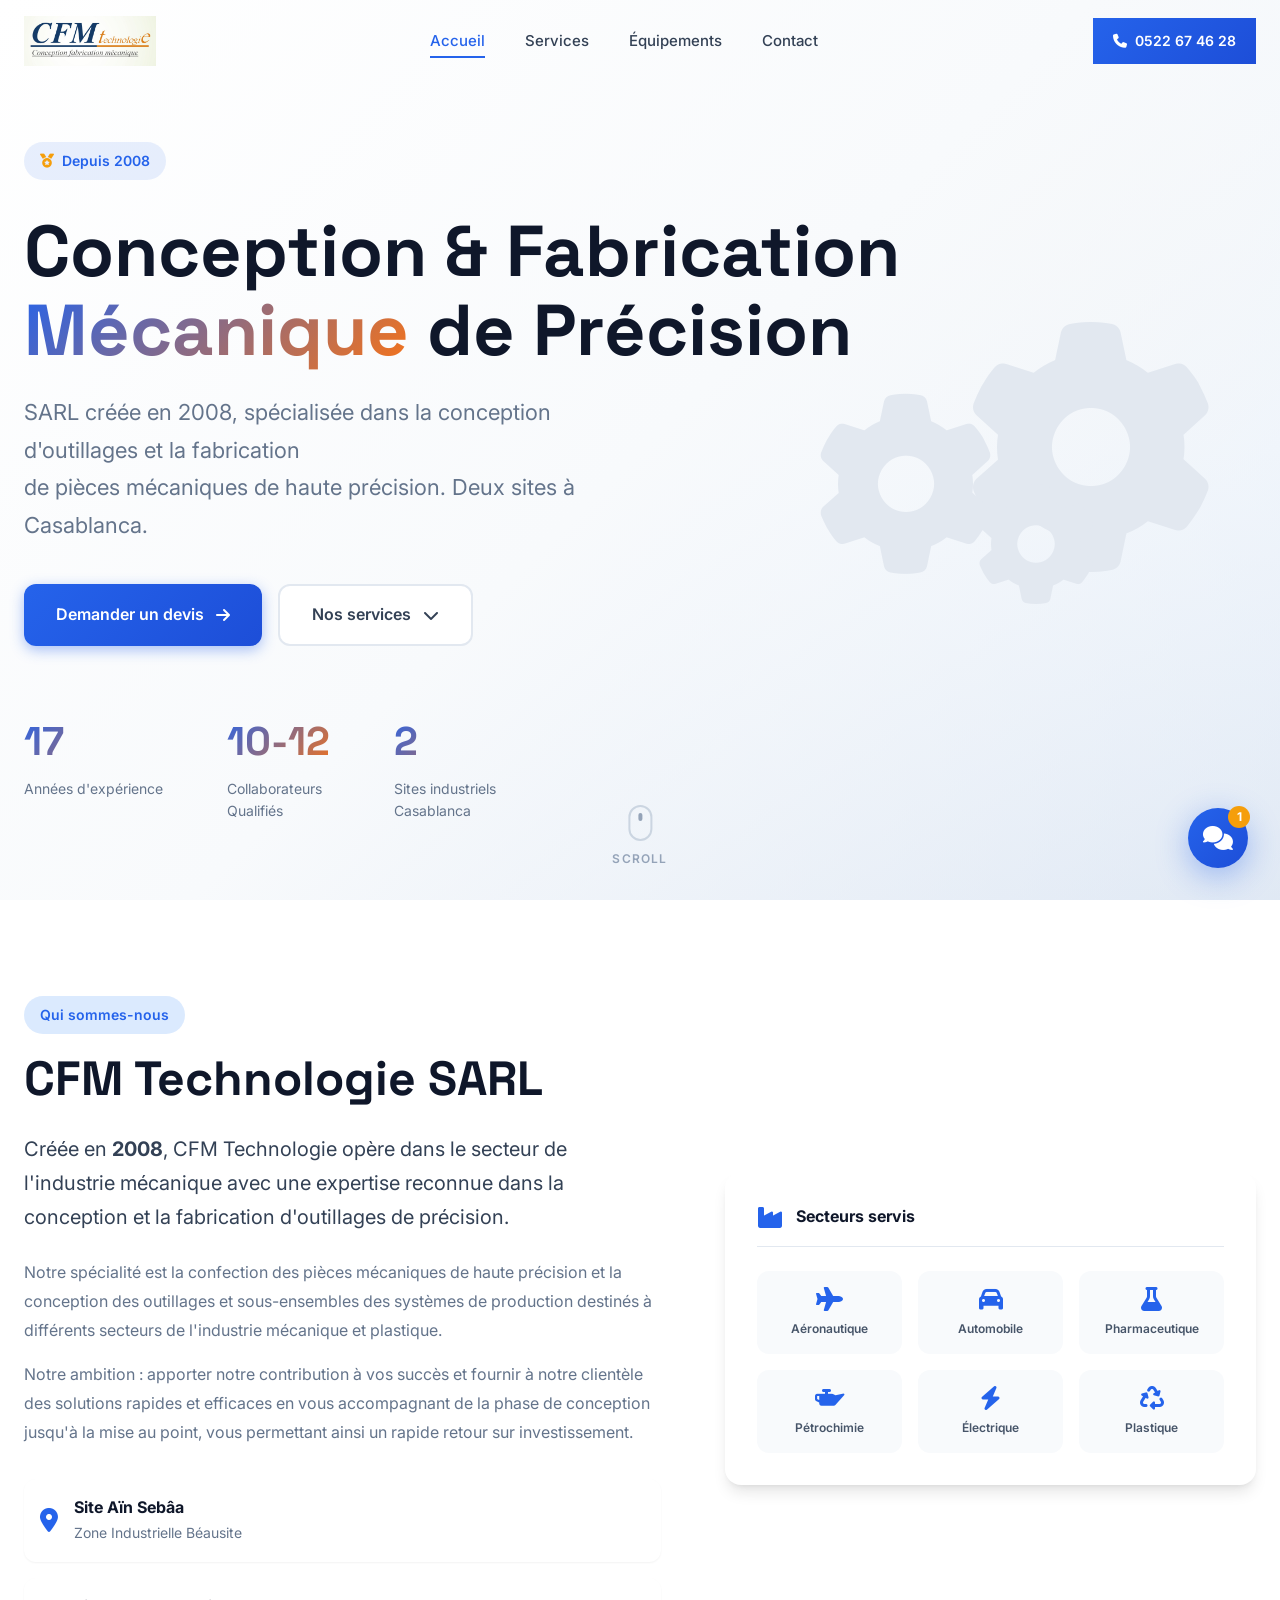
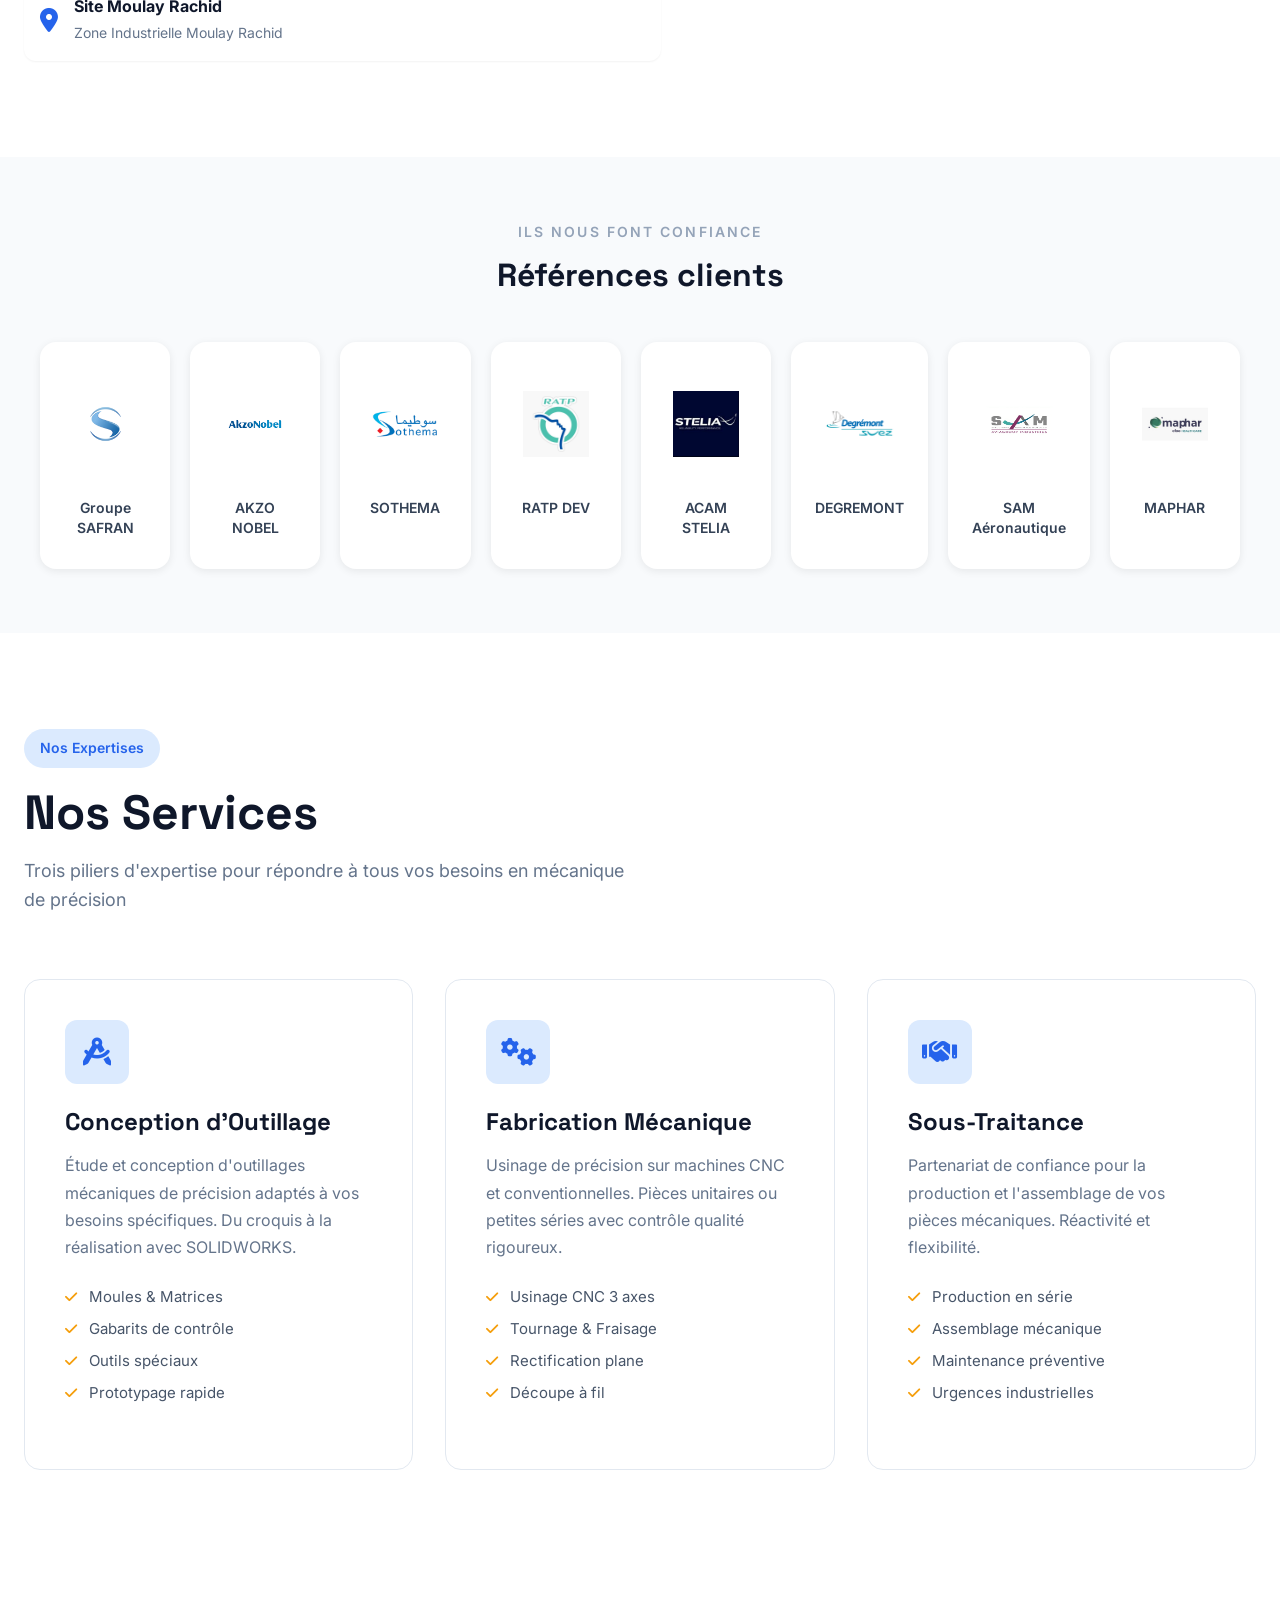
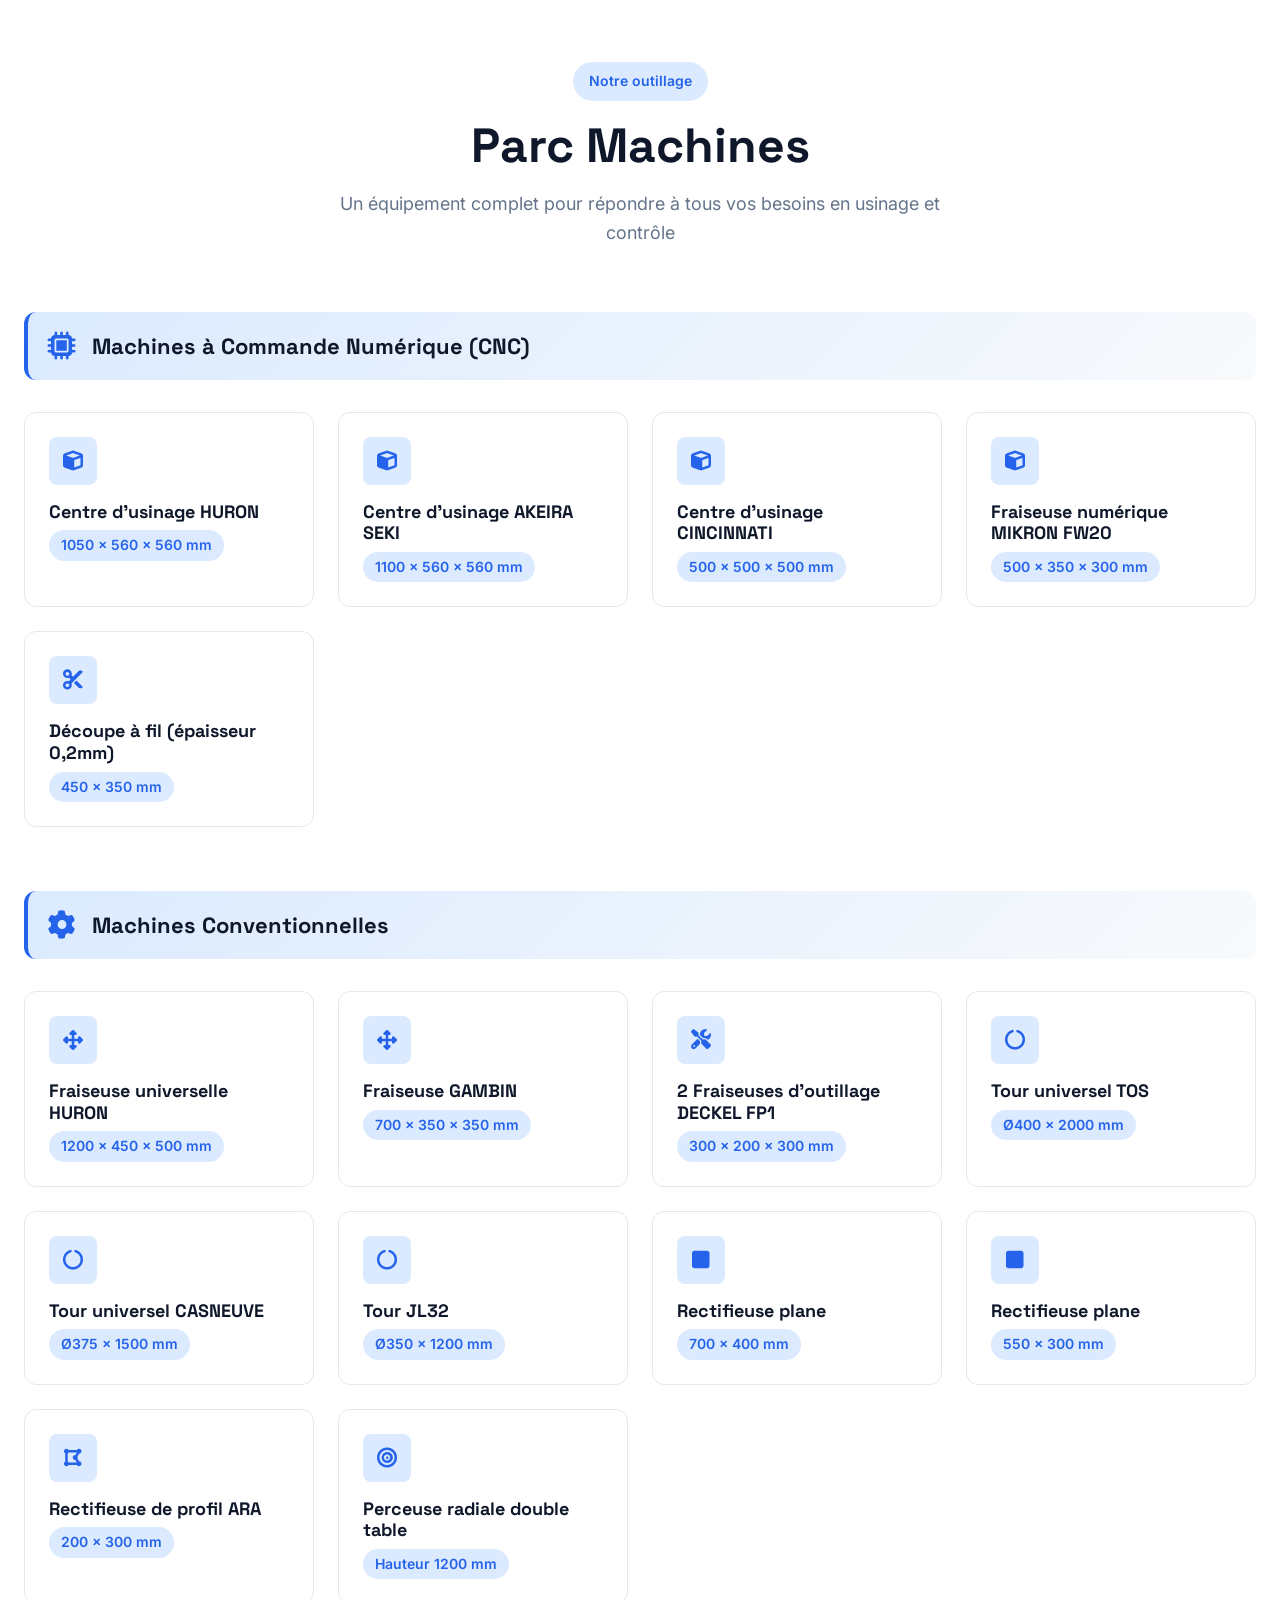
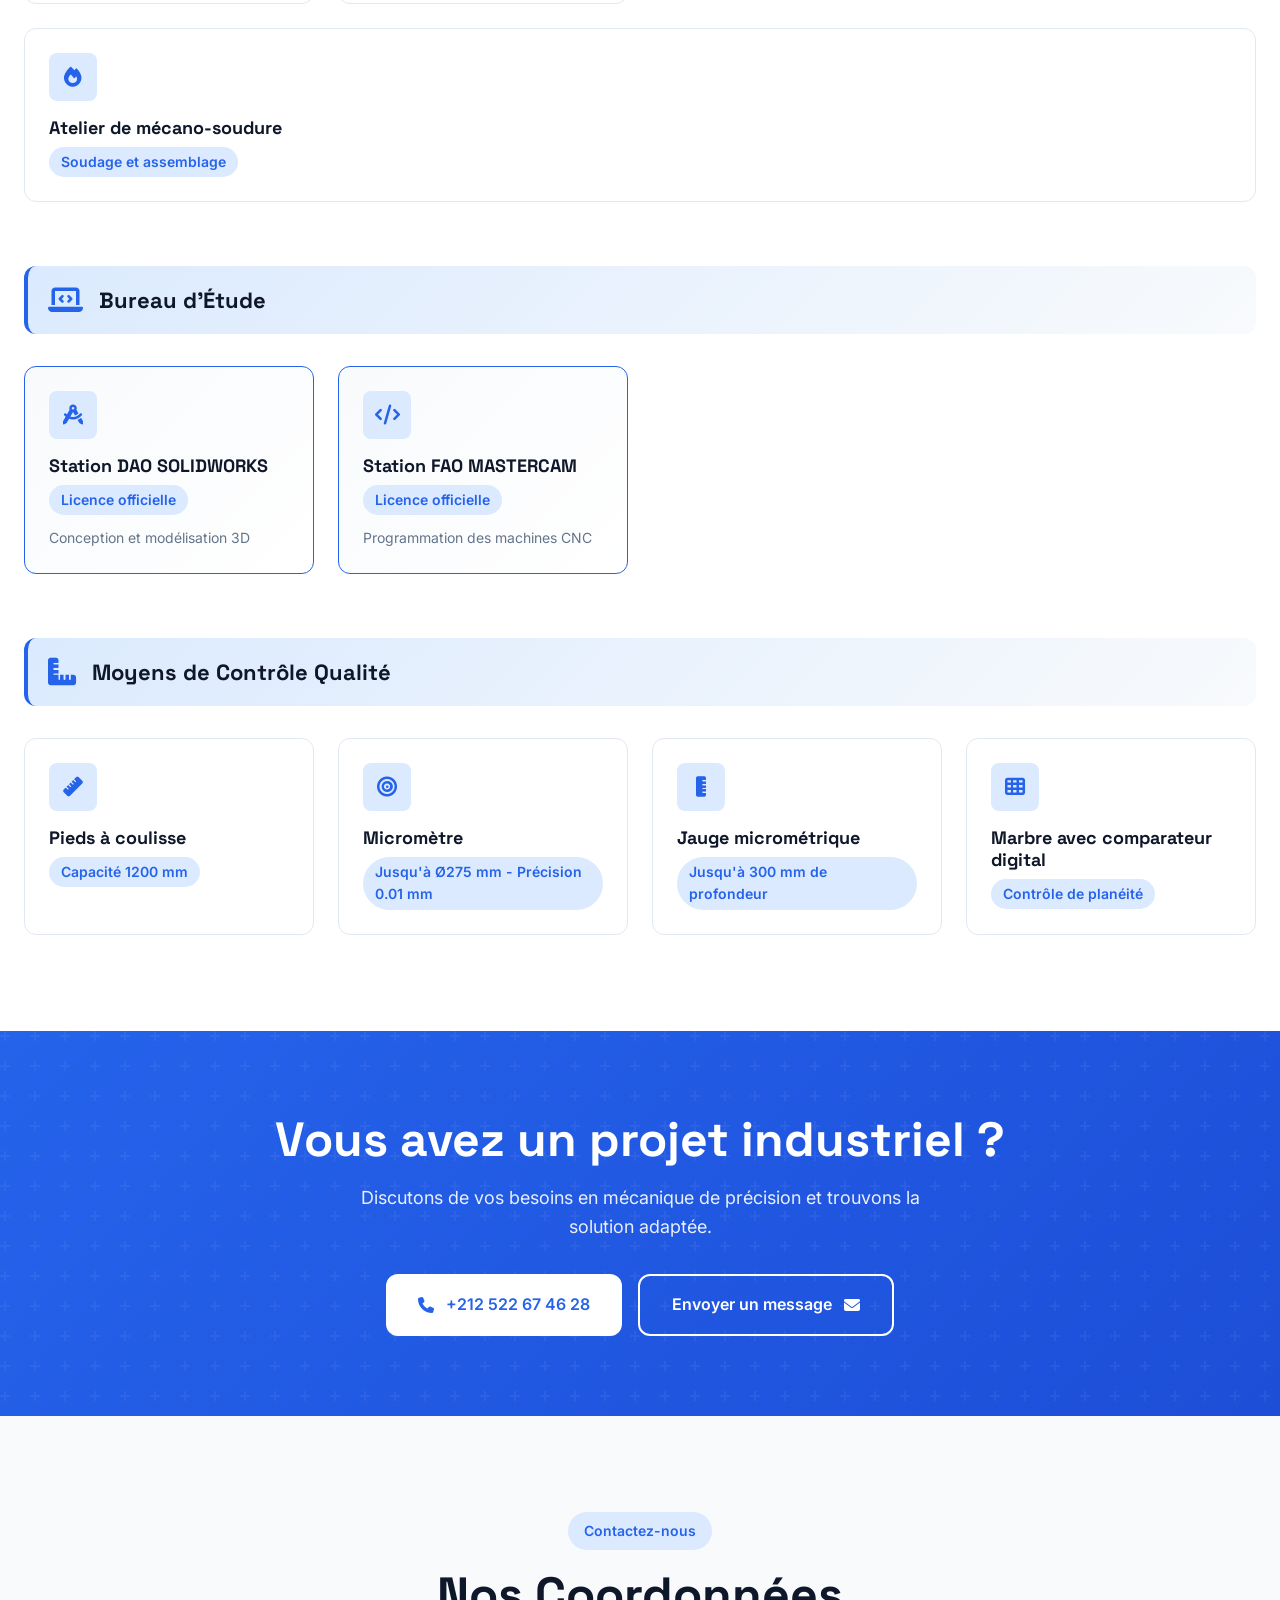
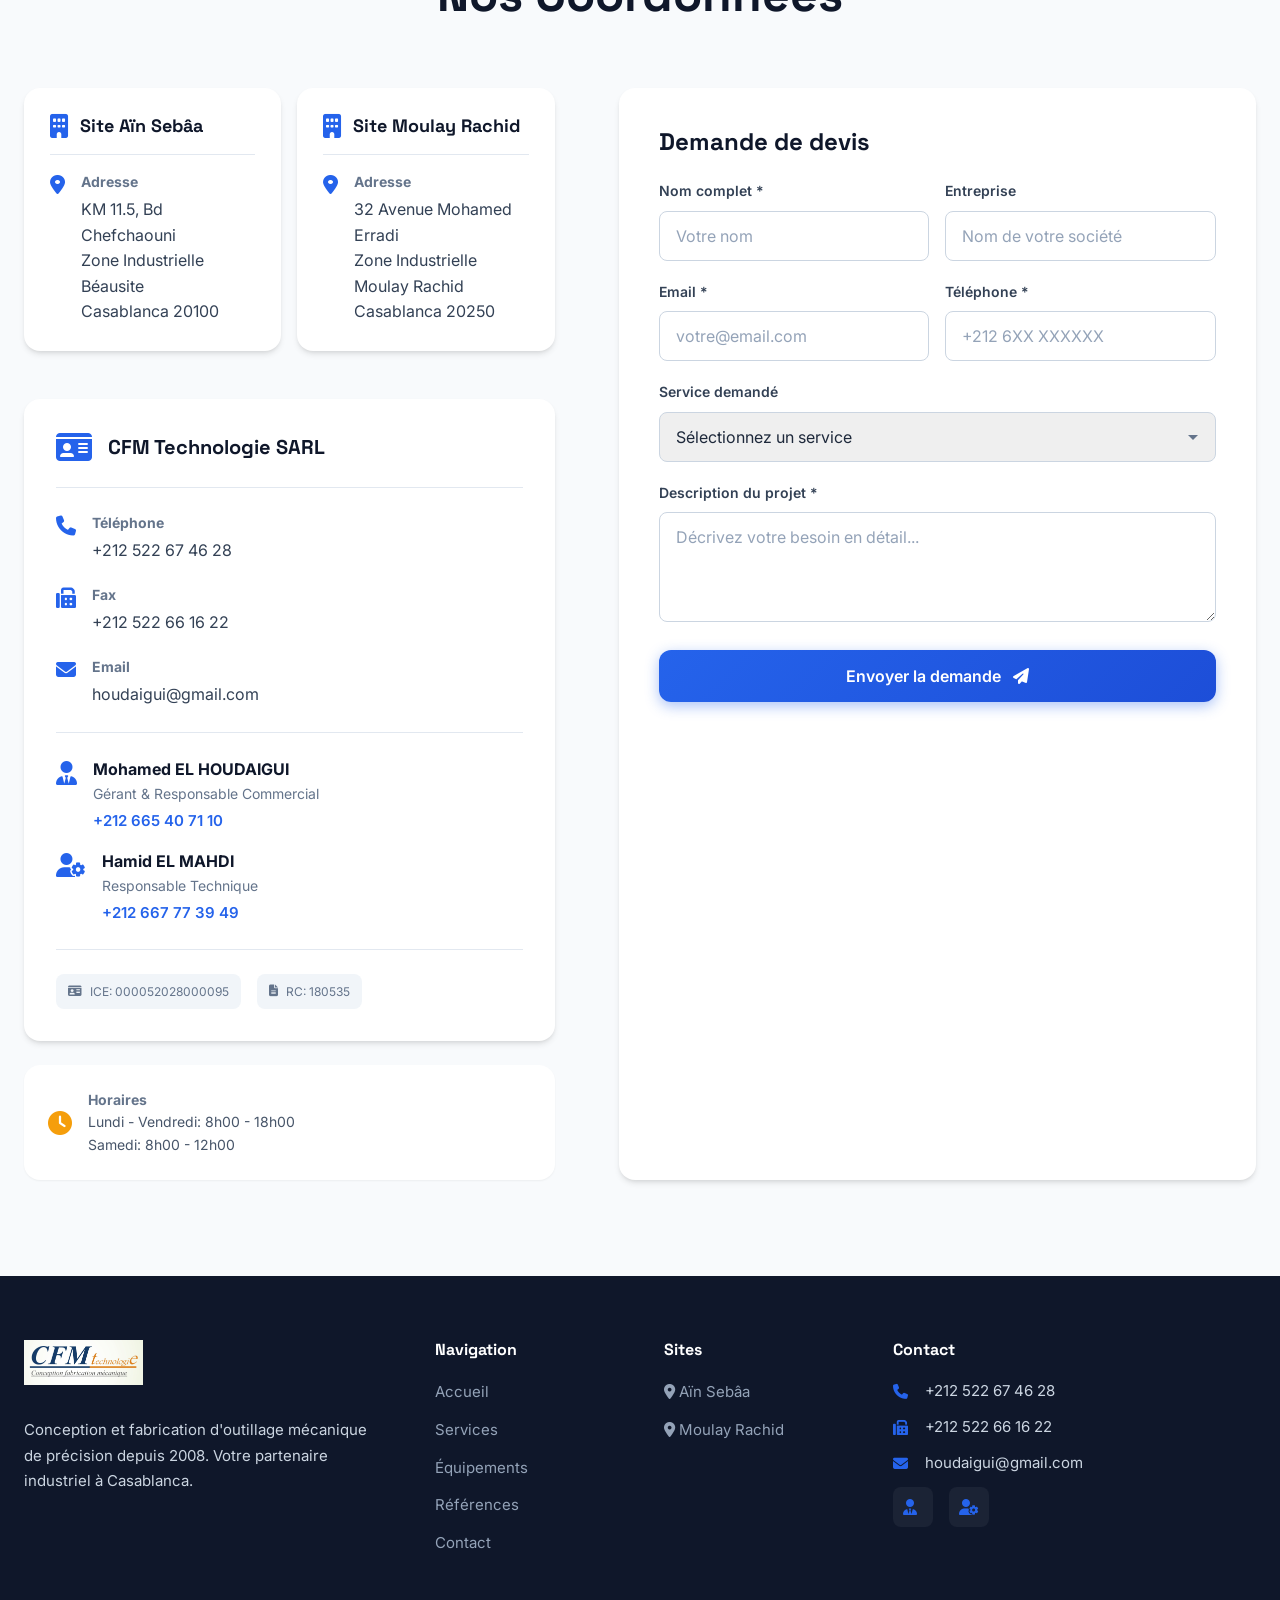
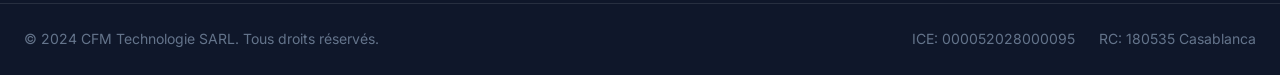
==== commit 6e53cbef: "Suppression ancienne section Références en double - Section HTML '#references' avec 26 cartes suppri" ====
--- a/index.html
+++ b/index.html
@@ -23,7 +23,6 @@
  <li><a href="#accueil" class="nav-link active">Accueil</a></li>
  <li><a href="#services" class="nav-link">Services</a></li>
  <li><a href="#equipements" class="nav-link">Équipements</a></li>
- <li><a href="#references" class="nav-link">Références</a></li>
  <li><a href="#contact" class="nav-link">Contact</a></li>
  </ul>
  <a href="#contact" class="nav-cta">
@@ -436,45 +435,6 @@
  </div>
  </section>
 
- <!-- References Section -->
- <section id="references" class="references">
- <div class="container">
- <div class="section-header center">
- <span class="section-tag">Ils nous font confiance</span>
- <h2 class="section-title">Nos Références</h2>
- <p class="section-subtitle">Des clients prestigieux dans tous les secteurs industriels</p>
- </div>
- <div class="references-grid">
- <div class="reference-card"><span class="ref-name">SOTHEMA</span><span class="ref-sector">Pharmaceutique</span></div>
- <div class="reference-card"><span class="ref-name">SIMRA</span><span class="ref-sector">Industrie</span></div>
- <div class="reference-card highlight"><span class="ref-name">Groupe SAFRAN</span><span class="ref-sector">Aéronautique</span></div>
- <div class="reference-card"><span class="ref-name">RATP DEV CASABLANCA</span><span class="ref-sector">Transport</span></div>
- <div class="reference-card"><span class="ref-name">MAPHAR</span><span class="ref-sector">Pharmaceutique</span></div>
- <div class="reference-card"><span class="ref-name">MICHOC</span><span class="ref-sector">Agroalimentaire</span></div>
- <div class="reference-card"><span class="ref-name">VCR SODLUM</span><span class="ref-sector">Industrie</span></div>
- <div class="reference-card"><span class="ref-name">AIGUEBELLE</span><span class="ref-sector">Agroalimentaire</span></div>
- <div class="reference-card"><span class="ref-name">DISTRA</span><span class="ref-sector">Distribution</span></div>
- <div class="reference-card"><span class="ref-name">LAP Appareillage</span><span class="ref-sector">Électrique</span></div>
- <div class="reference-card"><span class="ref-name">MIKAFRIC (INGELEC)</span><span class="ref-sector">Électrique</span></div>
- <div class="reference-card"><span class="ref-name">IFRIQUIA PLASTIQUE</span><span class="ref-sector">Plastique</span></div>
- <div class="reference-card"><span class="ref-name">AFRILUB (AKWA)</span><span class="ref-sector">Pétrochimie</span></div>
- <div class="reference-card"><span class="ref-name">SALUB (AKWA)</span><span class="ref-sector">Pétrochimie</span></div>
- <div class="reference-card"><span class="ref-name">SAM Aéronautique</span><span class="ref-sector">Aéronautique</span></div>
- <div class="reference-card"><span class="ref-name">SONACID</span><span class="ref-sector">Chimie</span></div>
- <div class="reference-card"><span class="ref-name">SCIF</span><span class="ref-sector">Industrie</span></div>
- <div class="reference-card"><span class="ref-name">ANIMAC (HONEYWELL)</span><span class="ref-sector">Aéronautique</span></div>
- <div class="reference-card"><span class="ref-name">SINFA CABLE</span><span class="ref-sector">Câblerie</span></div>
- <div class="reference-card"><span class="ref-name">ACAM STELIA</span><span class="ref-sector">Aéronautique</span></div>
- <div class="reference-card"><span class="ref-name">DEGREMONT (LYDEC)</span><span class="ref-sector">Environnement</span></div>
- <div class="reference-card"><span class="ref-name">AKZO NOBEL</span><span class="ref-sector">Chimie</span></div>
- <div class="reference-card"><span class="ref-name">PROMAGHREB</span><span class="ref-sector">Industrie</span></div>
- <div class="reference-card"><span class="ref-name">ADEMAG</span><span class="ref-sector">Industrie</span></div>
- <div class="reference-card"><span class="ref-name">IMALUM</span><span class="ref-sector">Aluminium</span></div>
- <div class="reference-card"><span class="ref-name">MATISE AERO</span><span class="ref-sector">Aéronautique</span></div>
- </div>
- </div>
- </section>
-
  <!-- CTA Section -->
  <section class="cta">
  <div class="cta-bg">
--- a/css/style.css
+++ b/css/style.css
@@ -1892,23 +1892,24 @@
 
 .client-card {
  background: var(--white);
- border-radius: 0.75rem;
- padding: 1.5rem 1rem;
- box-shadow: 0 1px 3px rgba(0, 0, 0, 0.1);
+ border-radius: 1rem;
+ padding: 2rem 1.5rem;
+ box-shadow: 0 2px 8px rgba(0, 0, 0, 0.08);
  transition: var(--transition-base);
  display: flex;
  flex-direction: column;
  align-items: center;
- gap: 0.75rem;
+ gap: 1rem;
 }
 
 .client-card:hover {
- box-shadow: 0 4px 12px rgba(0, 0, 0, 0.1);
- transform: translateY(-2px);
+ box-shadow: 0 8px 24px rgba(0, 0, 0, 0.12);
+ transform: translateY(-4px);
 }
 
 .client-logo-box {
- height: 60px;
+ height: 100px;
+ width: 100%;
  display: flex;
  align-items: center;
  justify-content: center;
@@ -1916,7 +1917,7 @@
 }
 
 .client-logo-img {
- max-height: 100%;
+ max-height: 90px;
  max-width: 100%;
  width: auto;
  height: auto;
@@ -1925,11 +1926,12 @@
 }
 
 .client-name {
- font-size: 0.75rem;
- font-weight: 500;
- color: var(--gray-600);
+ font-size: 0.875rem;
+ font-weight: 600;
+ color: var(--gray-700);
  text-align: center;
- line-height: 1.3;
+ line-height: 1.4;
+ margin-top: 0.5rem;
 }
 
 @media (max-width: 1200px) {
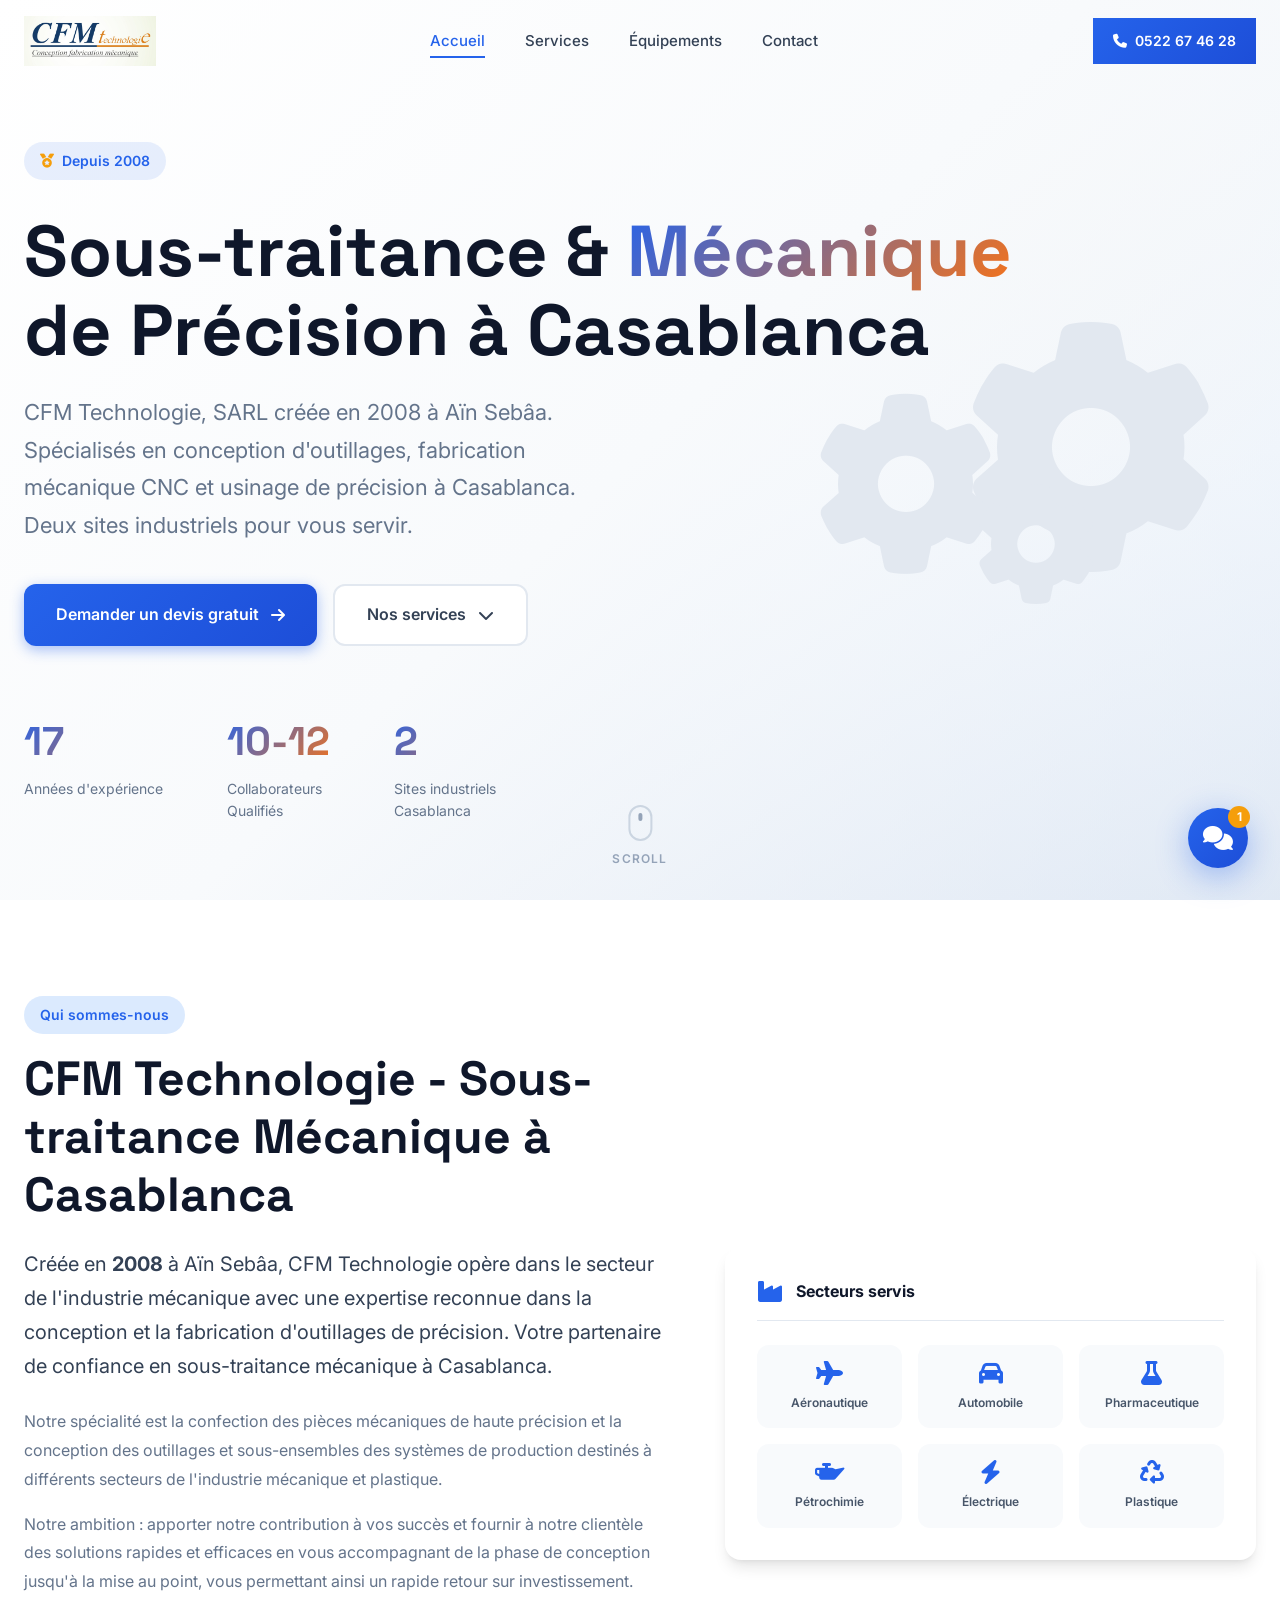
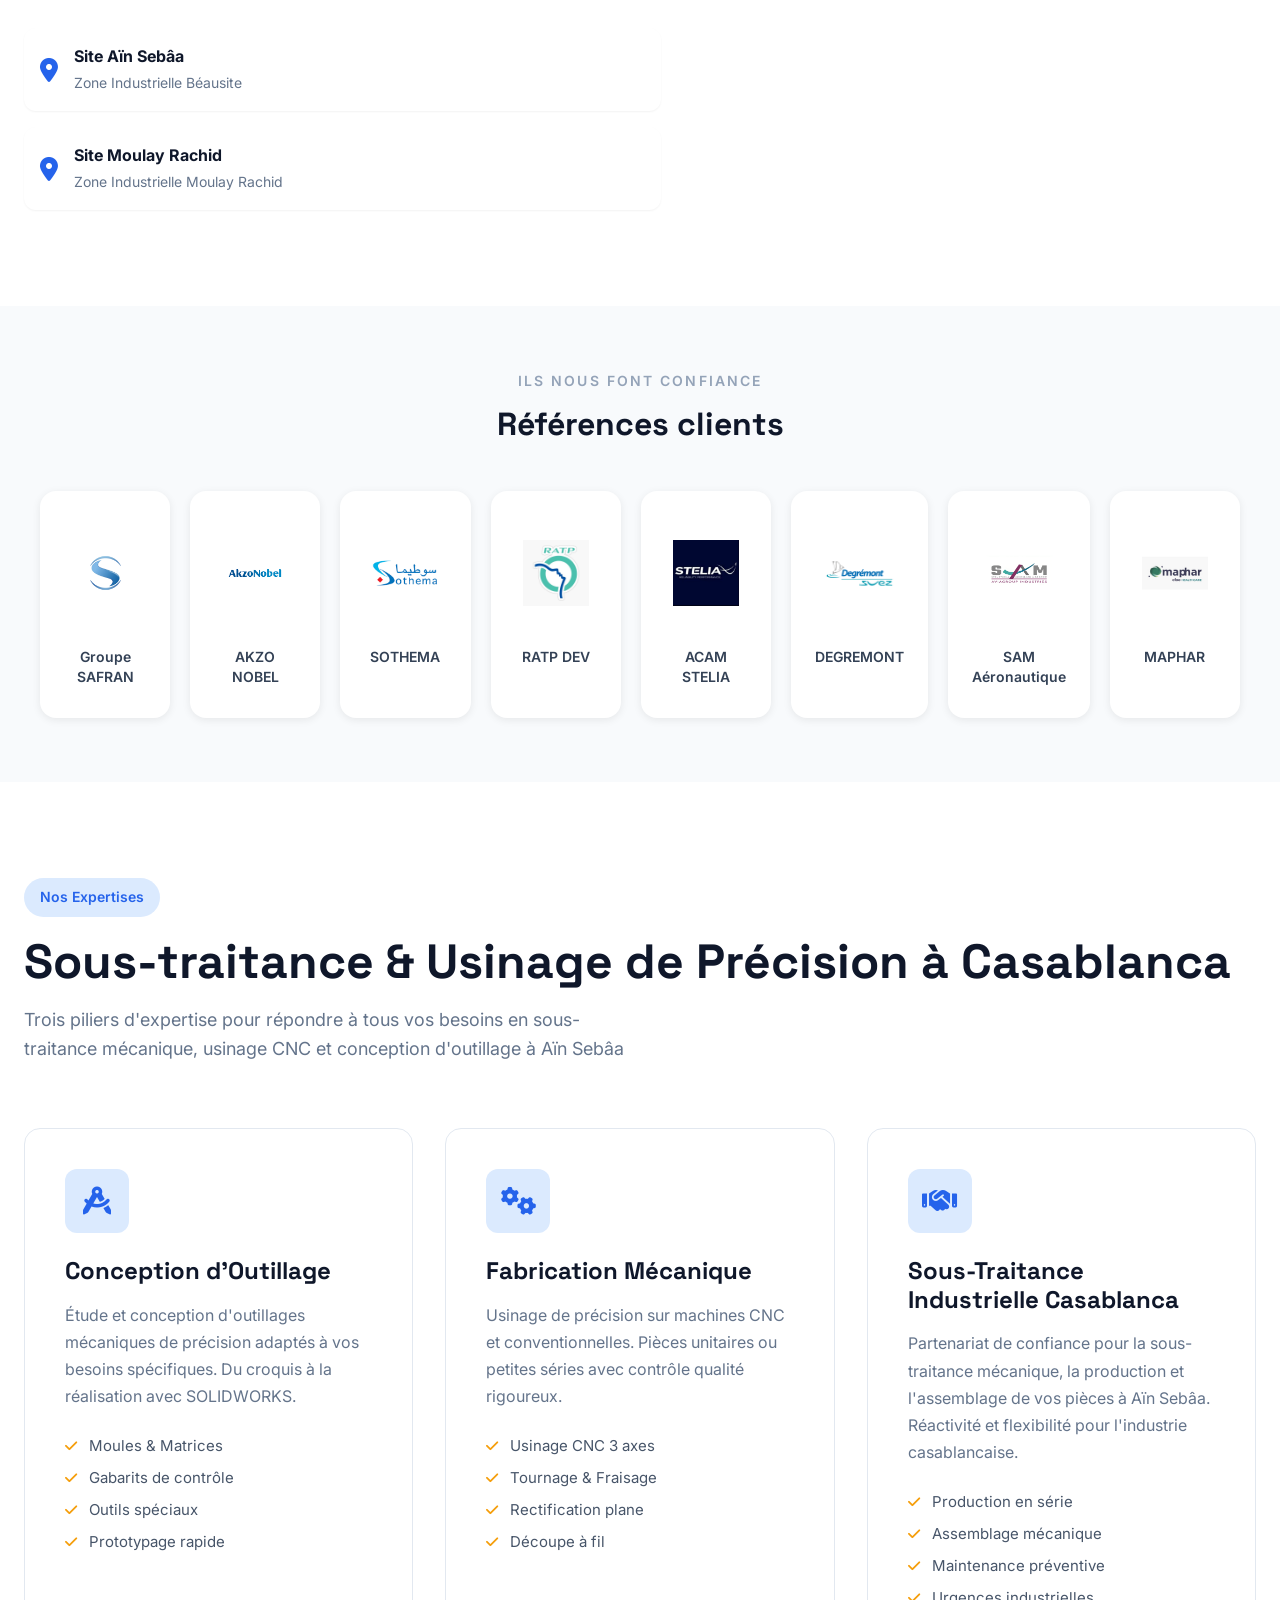
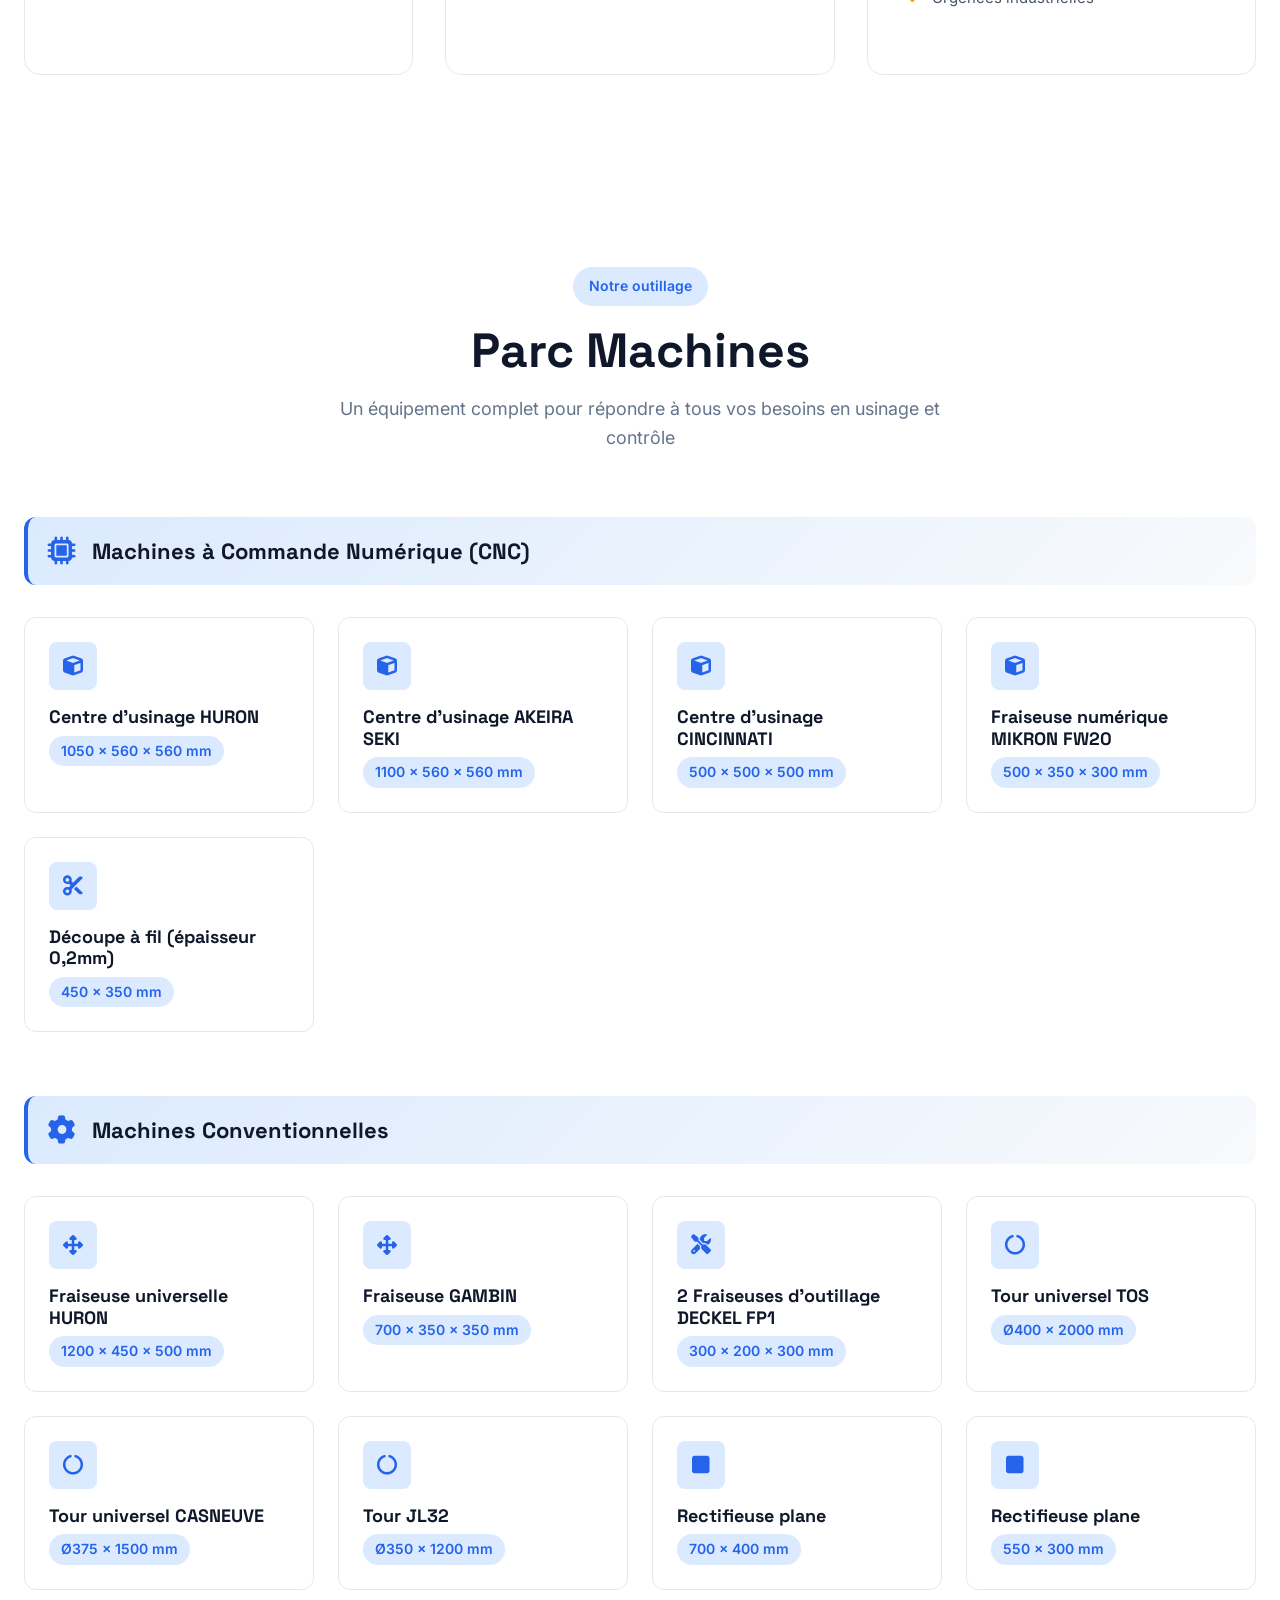
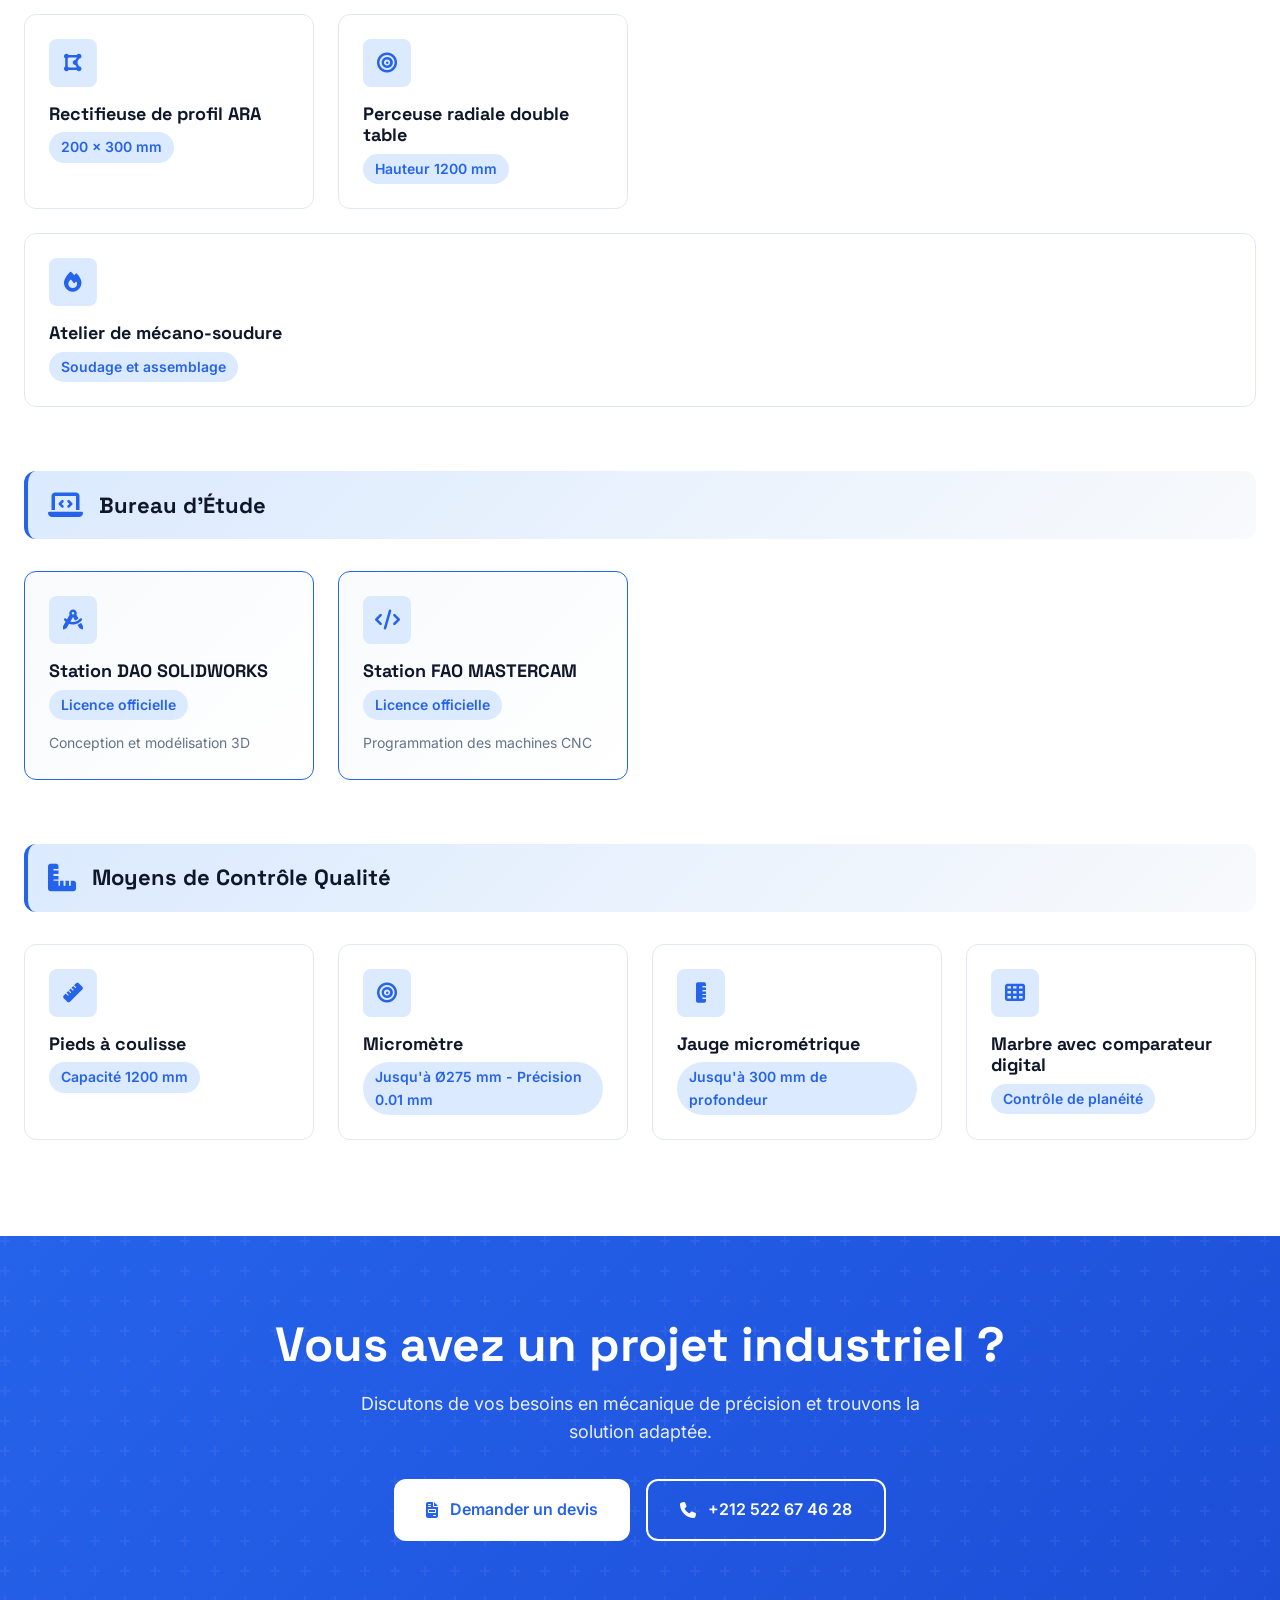
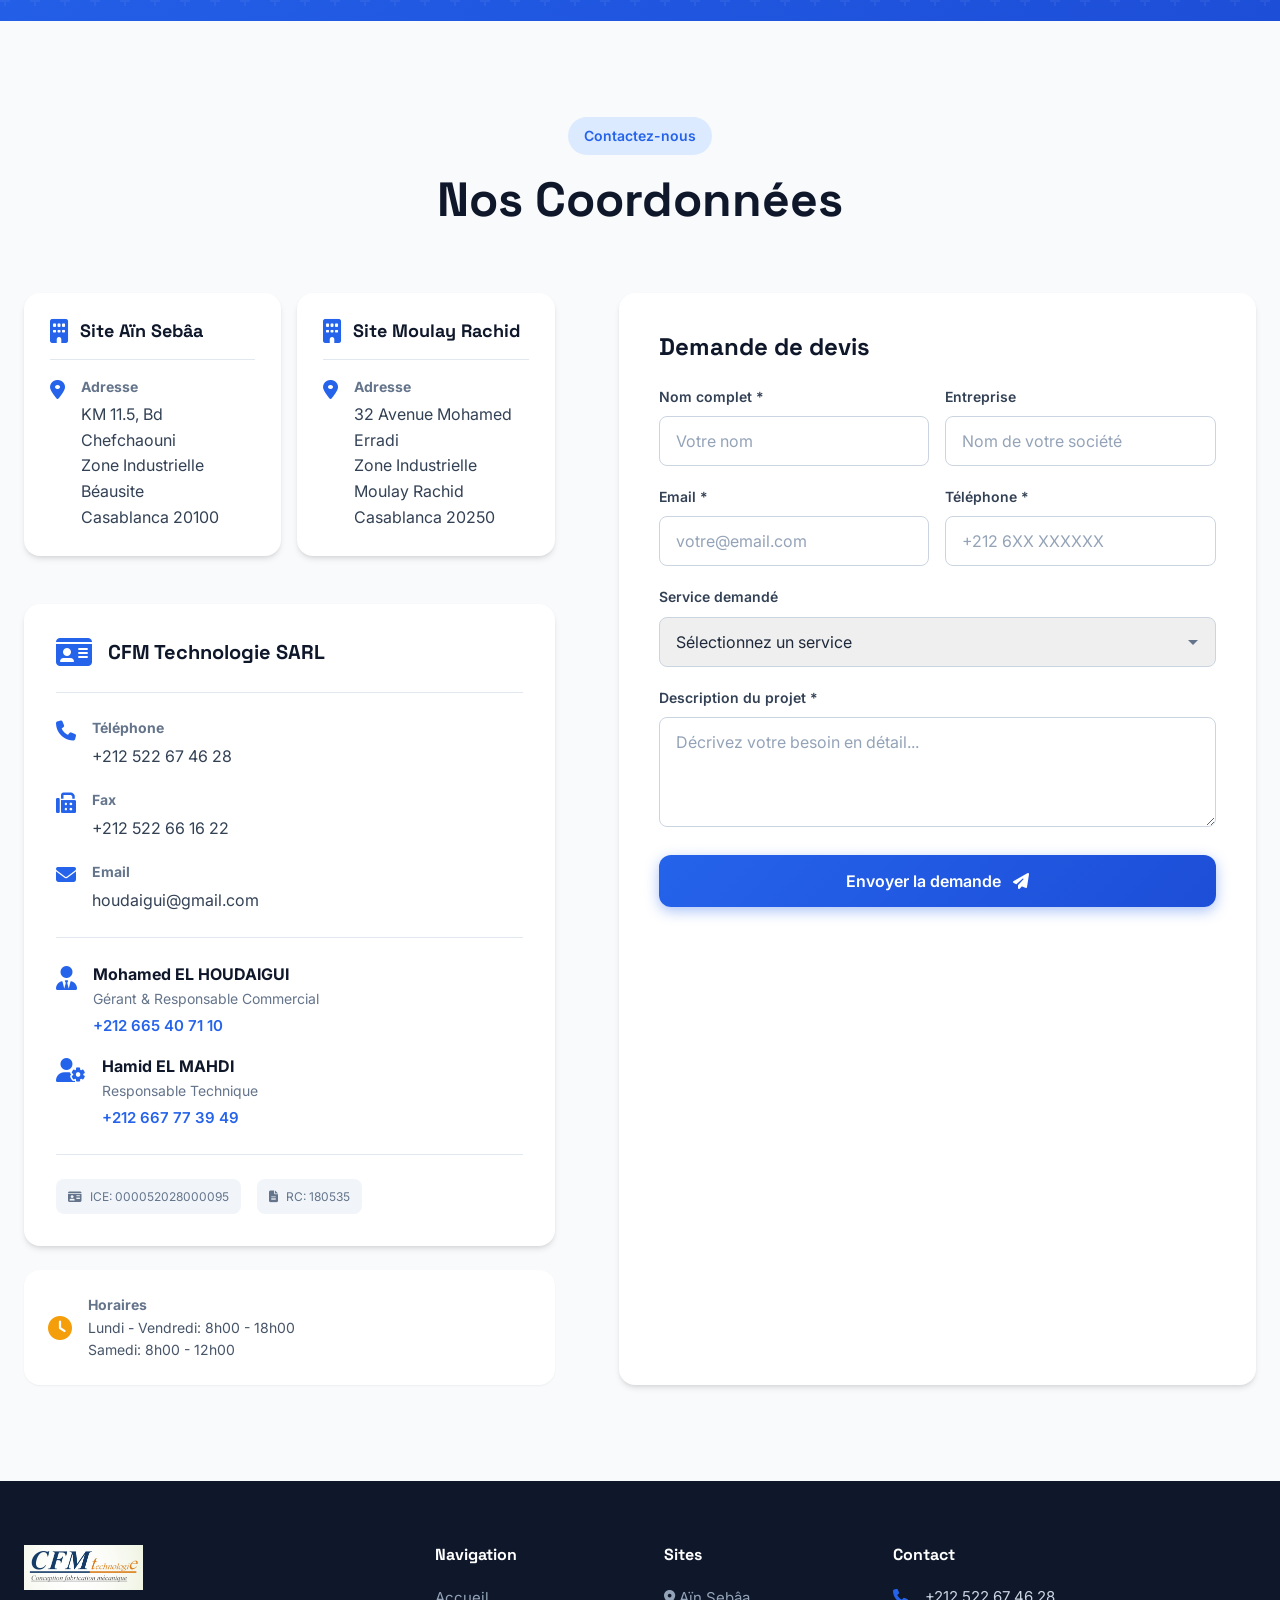
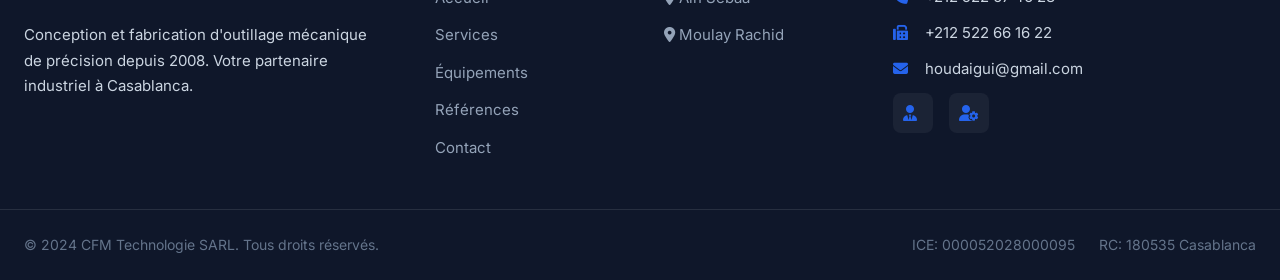
==== commit 91f89d8c: "SEO: optimisation index + creation page devis capture leads" ====
--- a/index.html
+++ b/index.html
@@ -3,9 +3,134 @@
 <head>
  <meta charset="UTF-8">
  <meta name="viewport" content="width=device-width, initial-scale=1.0">
- <title>CFM Technologie | Mécanique de Précision & Outillage Industriel | Casablanca</title>
- <meta name="description" content="CFM Technologie - Conception et fabrication d'outillage mécanique de précision depuis 2008. Machines CNC, bureau d'étude SOLIDWORKS. Sous-traitance à Casablanca.">
- <meta name="keywords" content="mécanique précision, outillage industriel, sous-traitance, usinage CNC, SOLIDWORKS, Casablanca, Maroc">
+ <title>CFM Technologie | Mécanique de Précision Casablanca | Sous-traitance Industrielle</title>
+ <meta name="description" content="CFM Technologie - Sous-traitance mécanique et usinage de précision à Casablanca, Aïn Sebâa. Conception d'outillage, machines CNC, bureau d'étude SOLIDWORKS depuis 2008. Devis gratuit.">
+ <meta name="keywords" content="sous-traitance mécanique, usinage de précision, Aïn Sebâa, Casablanca, outillage industriel, conception mécanique, fabrication CNC, SOLIDWORKS">
+ 
+ <!-- Open Graph pour les réseaux sociaux -->
+ <meta property="og:title" content="CFM Technologie | Mécanique de Précision Casablanca">
+ <meta property="og:description" content="Sous-traitance mécanique et usinage de précision à Casablanca, Aïn Sebâa. Devis gratuit.">
+ <meta property="og:type" content="business.business">
+ <meta property="og:url" content="https://cfm-technologie.ma">
+ <meta property="og:image" content="assets/logo-cfm.webp">
+ <meta property="business:contact_data:locality" content="Casablanca">
+ <meta property="business:contact_data:region" content="Casablanca-Settat">
+ <meta property="business:contact_data:country_name" content="Maroc">
+ 
+ <!-- Schema.org LocalBusiness JSON-LD -->
+ <script type="application/ld+json">
+ {
+ "@context": "https://schema.org",
+ "@type": "LocalBusiness",
+ "name": "CFM Technologie SARL",
+ "alternateName": "CFM Technologie",
+ "description": "Sous-traitance mécanique et usinage de précision à Casablanca. Conception d'outillage, machines CNC, bureau d'étude SOLIDWORKS.",
+ "url": "https://cfm-technologie.ma",
+ "telephone": "+212522674628",
+ "email": "houdaigui@gmail.com",
+ "foundingDate": "2008",
+ "address": [
+ {
+ "@type": "PostalAddress",
+ "streetAddress": "KM 11.5, Bd Chefchaouni, Zone Industrielle Béausite",
+ "addressLocality": "Casablanca",
+ "addressRegion": "Casablanca-Settat",
+ "postalCode": "20100",
+ "addressCountry": "MA"
+ },
+ {
+ "@type": "PostalAddress",
+ "streetAddress": "32 Avenue Mohamed Erradi, Zone Industrielle Moulay Rachid",
+ "addressLocality": "Casablanca",
+ "addressRegion": "Casablanca-Settat",
+ "postalCode": "20250",
+ "addressCountry": "MA"
+ }
+ ],
+ "geo": {
+ "@type": "GeoCoordinates",
+ "latitude": "33.5731",
+ "longitude": "-7.5898"
+ },
+ "areaServed": [
+ "Casablanca",
+ "Aïn Sebâa",
+ "Zone Industrielle Béausite",
+ "Moulay Rachid"
+ ],
+ "serviceType": [
+ "Conception d'outillage",
+ "Fabrication mécanique",
+ "Sous-traitance industrielle",
+ "Usinage CNC",
+ "Usinage de précision"
+ ],
+ "hasOfferCatalog": {
+ "@type": "OfferCatalog",
+ "name": "Services de mécanique de précision",
+ "itemListElement": [
+ {
+ "@type": "Offer",
+ "itemOffered": {
+ "@type": "Service",
+ "name": "Conception d'outillage",
+ "description": "Étude et conception d'outillages mécaniques avec SOLIDWORKS"
+ }
+ },
+ {
+ "@type": "Offer",
+ "itemOffered": {
+ "@type": "Service",
+ "name": "Fabrication mécanique",
+ "description": "Usinage de précision sur machines CNC et conventionnelles"
+ }
+ },
+ {
+ "@type": "Offer",
+ "itemOffered": {
+ "@type": "Service",
+ "name": "Sous-traitance industrielle",
+ "description": "Production en série et assemblage mécanique à Casablanca"
+ }
+ }
+ ]
+ },
+ "employee": [
+ {
+ "@type": "Person",
+ "name": "Mohamed EL HOUDAIGUI",
+ "jobTitle": "Gérant & Responsable Commercial",
+ "telephone": "+212665407110"
+ },
+ {
+ "@type": "Person",
+ "name": "Hamid EL MAHDI",
+ "jobTitle": "Responsable Technique",
+ "telephone": "+212667773949"
+ }
+ ],
+ "numberOfEmployees": "10",
+ "openingHoursSpecification": [
+ {
+ "@type": "OpeningHoursSpecification",
+ "dayOfWeek": ["Monday", "Tuesday", "Wednesday", "Thursday", "Friday"],
+ "opens": "08:00",
+ "closes": "18:00"
+ },
+ {
+ "@type": "OpeningHoursSpecification",
+ "dayOfWeek": ["Saturday"],
+ "opens": "08:00",
+ "closes": "12:00"
+ }
+ ],
+ "priceRange": "$$",
+ "image": "assets/logo-cfm.webp",
+ "logo": "assets/logo-cfm.webp",
+ "sameAs": []
+ }
+ </script>
+ 
  <link rel="stylesheet" href="css/style.css">
  <link rel="preconnect" href="https://fonts.googleapis.com">
  <link rel="preconnect" href="https://fonts.gstatic.com" crossorigin>
@@ -49,16 +174,16 @@
  <span>Depuis 2008</span>
  </div>
  <h1 class="hero-title">
- Conception & Fabrication<br>
- <span class="highlight">Mécanique</span> de Précision
+ Sous-traitance & <span class="highlight">Mécanique</span><br>
+ de Précision à Casablanca
  </h1>
  <p class="hero-subtitle">
- SARL créée en 2008, spécialisée dans la conception d'outillages et la fabrication<br>
- de pièces mécaniques de haute précision. Deux sites à Casablanca.
+ CFM Technologie, SARL créée en 2008 à Aïn Sebâa. Spécialisés en conception d'outillages, 
+ fabrication mécanique CNC et usinage de précision à Casablanca. Deux sites industriels pour vous servir.
  </p>
  <div class="hero-cta-group">
- <a href="#contact" class="btn btn-primary">
- <span>Demander un devis</span>
+ <a href="devis.html" class="btn btn-primary" onclick="gtag && gtag('event', 'click', { 'event_category': 'CTA', 'event_label': 'Hero Demander Devis' });">
+ <span>Demander un devis gratuit</span>
  <i class="fas fa-arrow-right"></i>
  </a>
  <a href="#services" class="btn btn-secondary">
@@ -108,9 +233,9 @@
  <div class="about-grid">
  <div class="about-content">
  <span class="section-tag">Qui sommes-nous</span>
- <h2 class="section-title">CFM Technologie SARL</h2>
+ <h2 class="section-title">CFM Technologie - Sous-traitance Mécanique à Casablanca</h2>
  <p class="about-lead">
- Créée en <strong>2008</strong>, CFM Technologie opère dans le secteur de l'industrie mécanique avec une expertise reconnue dans la conception et la fabrication d'outillages de précision.
+ Créée en <strong>2008</strong> à Aïn Sebâa, CFM Technologie opère dans le secteur de l'industrie mécanique avec une expertise reconnue dans la conception et la fabrication d'outillages de précision. Votre partenaire de confiance en sous-traitance mécanique à Casablanca.
  </p>
  <p class="about-text">
  Notre spécialité est la confection des pièces mécaniques de haute précision et la conception des outillages et sous-ensembles des systèmes de production destinés à différents secteurs de l'industrie mécanique et plastique.
@@ -220,9 +345,9 @@
  <div class="container">
  <div class="section-header">
  <span class="section-tag">Nos Expertises</span>
- <h2 class="section-title">Nos Services</h2>
+ <h2 class="section-title">Sous-traitance & Usinage de Précision à Casablanca</h2>
  <p class="section-subtitle">
- Trois piliers d'expertise pour répondre à tous vos besoins en mécanique de précision
+ Trois piliers d'expertise pour répondre à tous vos besoins en sous-traitance mécanique, usinage CNC et conception d'outillage à Aïn Sebâa
  </p>
  </div>
  <div class="services-grid">
@@ -259,8 +384,8 @@
  <i class="fas fa-handshake"></i>
  <div class="icon-bg"></div>
  </div>
- <h3>Sous-Traitance</h3>
- <p>Partenariat de confiance pour la production et l'assemblage de vos pièces mécaniques. Réactivité et flexibilité.</p>
+ <h3>Sous-Traitance Industrielle Casablanca</h3>
+ <p>Partenariat de confiance pour la sous-traitance mécanique, la production et l'assemblage de vos pièces à Aïn Sebâa. Réactivité et flexibilité pour l'industrie casablancaise.</p>
  <ul class="service-list">
  <li><i class="fas fa-check"></i> Production en série</li>
  <li><i class="fas fa-check"></i> Assemblage mécanique</li>
@@ -444,14 +569,14 @@
  <div class="cta-content">
  <h2>Vous avez un projet industriel ?</h2>
  <p>Discutons de vos besoins en mécanique de précision et trouvons la solution adaptée.</p>
- <div class="cta-actions">
- <a href="tel:+212522674628" class="btn btn-white">
+<div class="cta-actions">
+ <a href="devis.html" class="btn btn-white">
+ <i class="fas fa-file-invoice"></i>
+ <span>Demander un devis</span>
+ </a>
+ <a href="tel:+212522674628" class="btn btn-outline-white">
  <i class="fas fa-phone"></i>
  <span>+212 522 67 46 28</span>
- </a>
- <a href="#contact" class="btn btn-outline-white">
- <span>Envoyer un message</span>
- <i class="fas fa-envelope"></i>
  </a>
  </div>
  </div>
